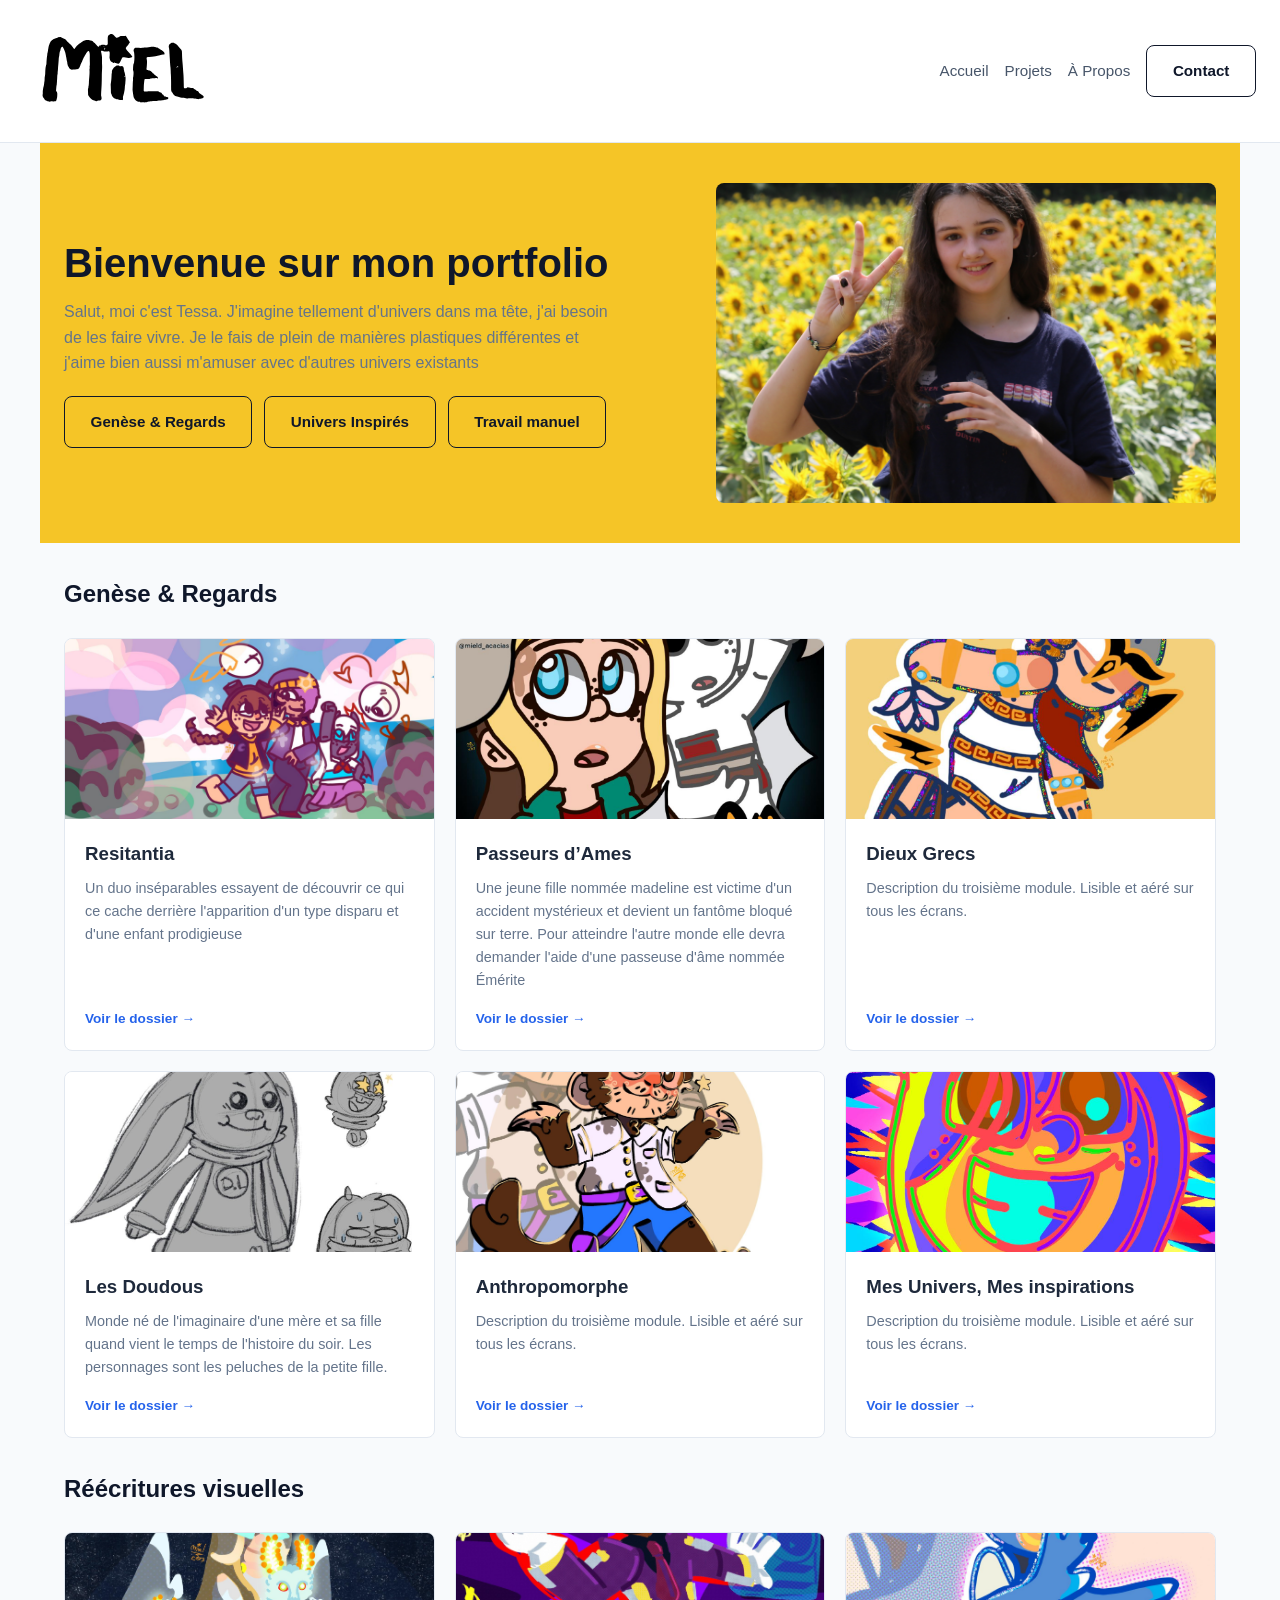
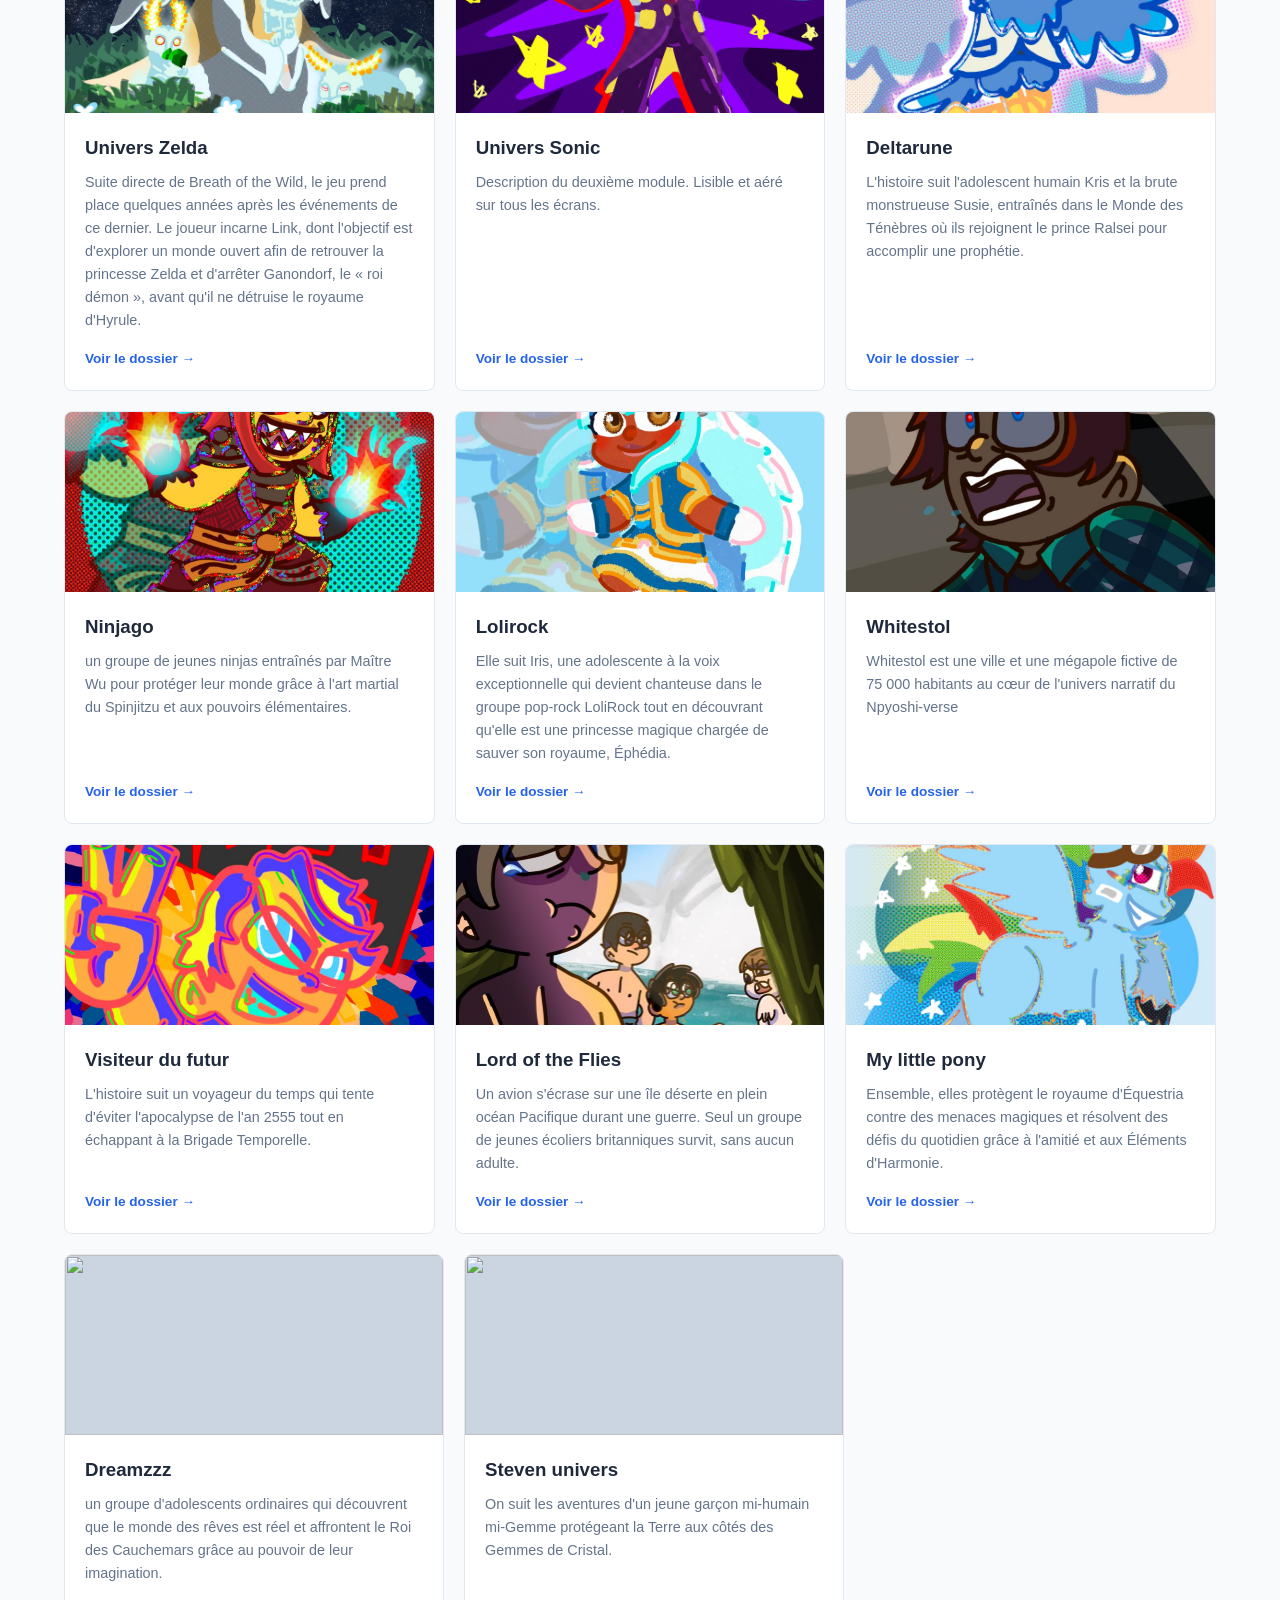
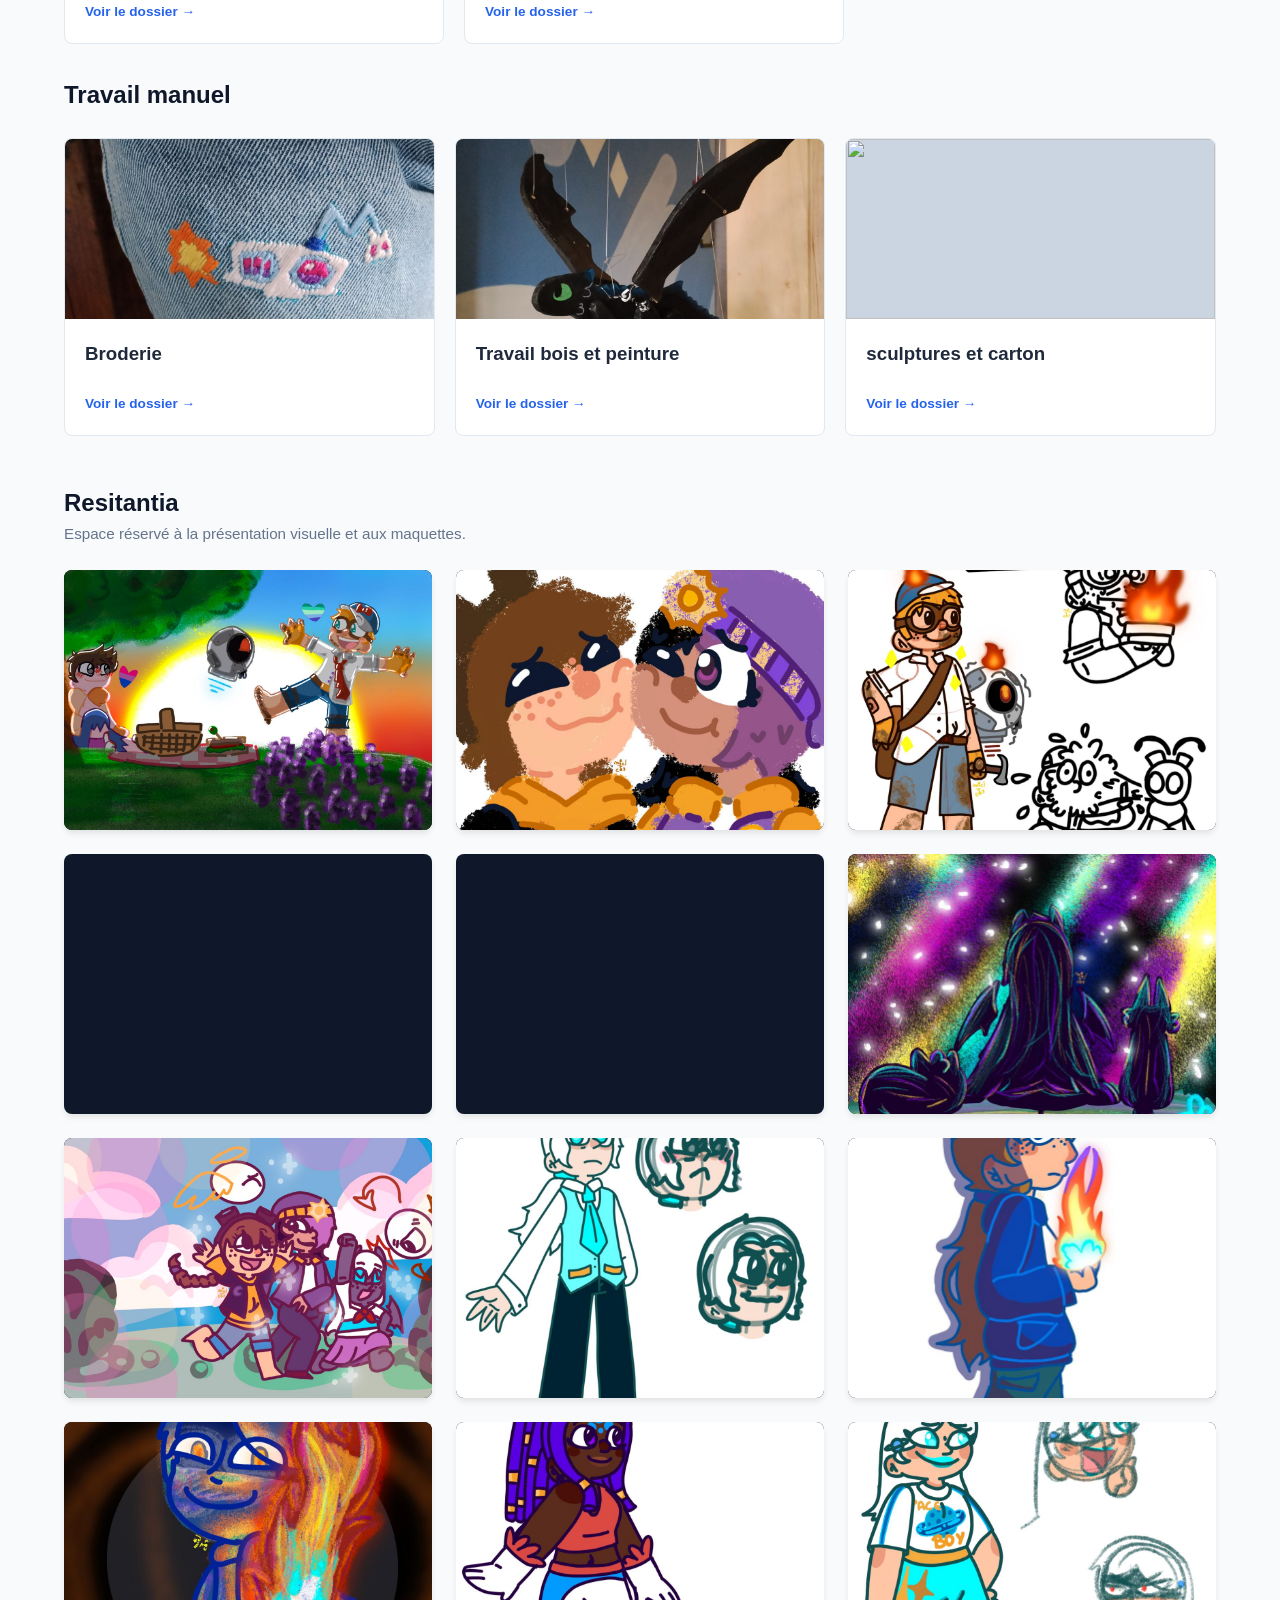
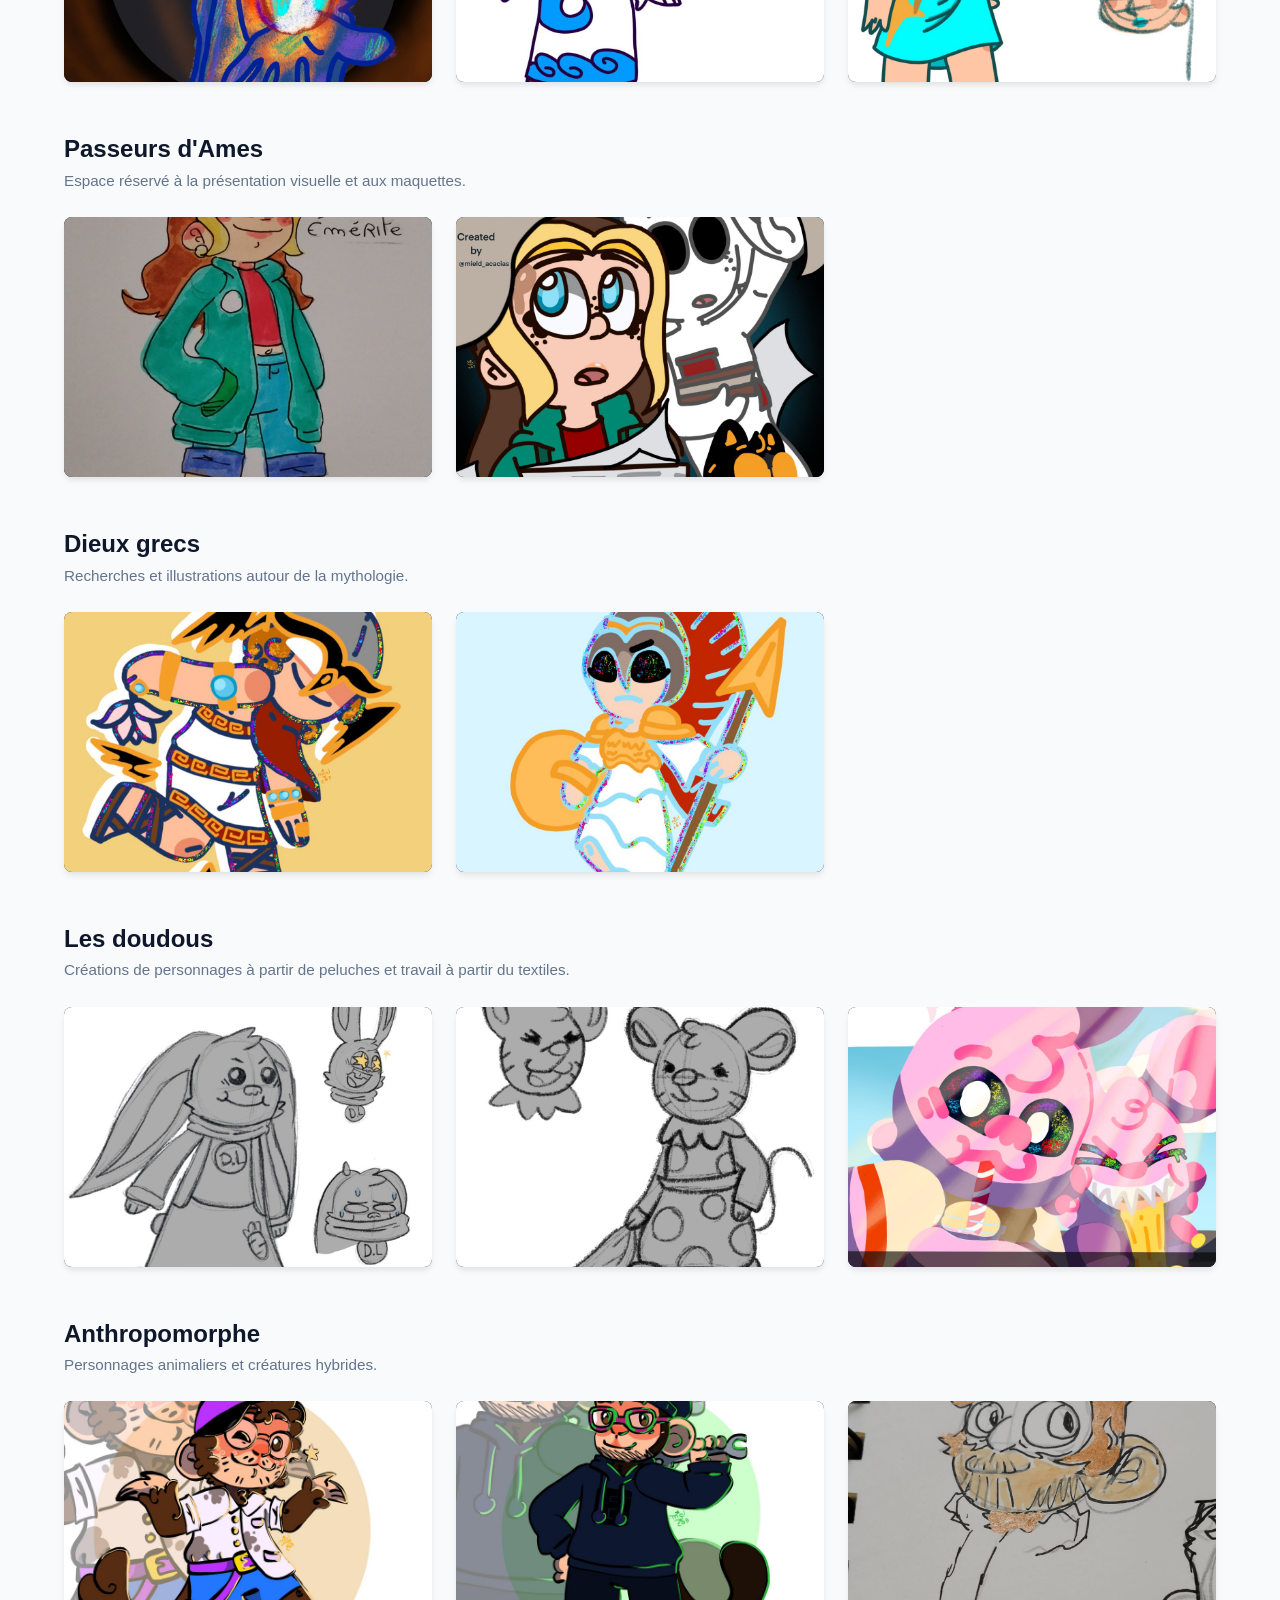
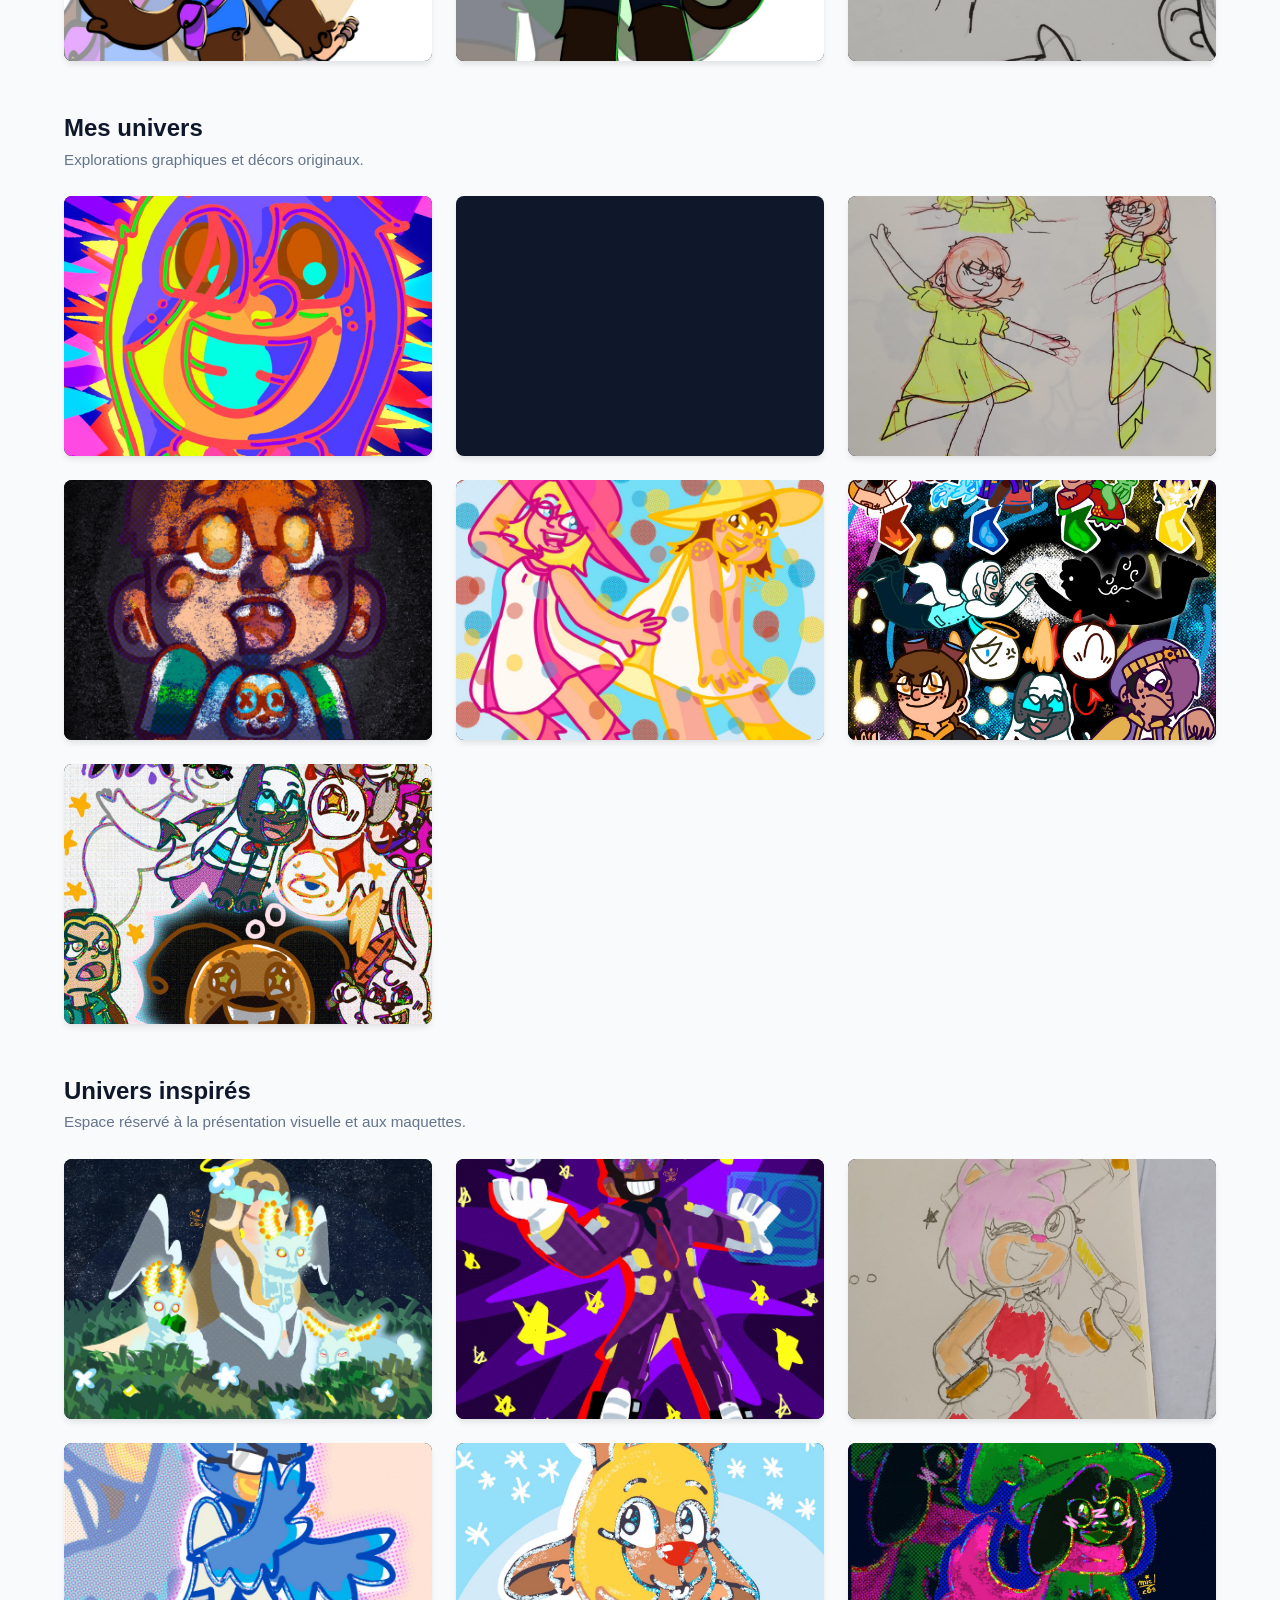
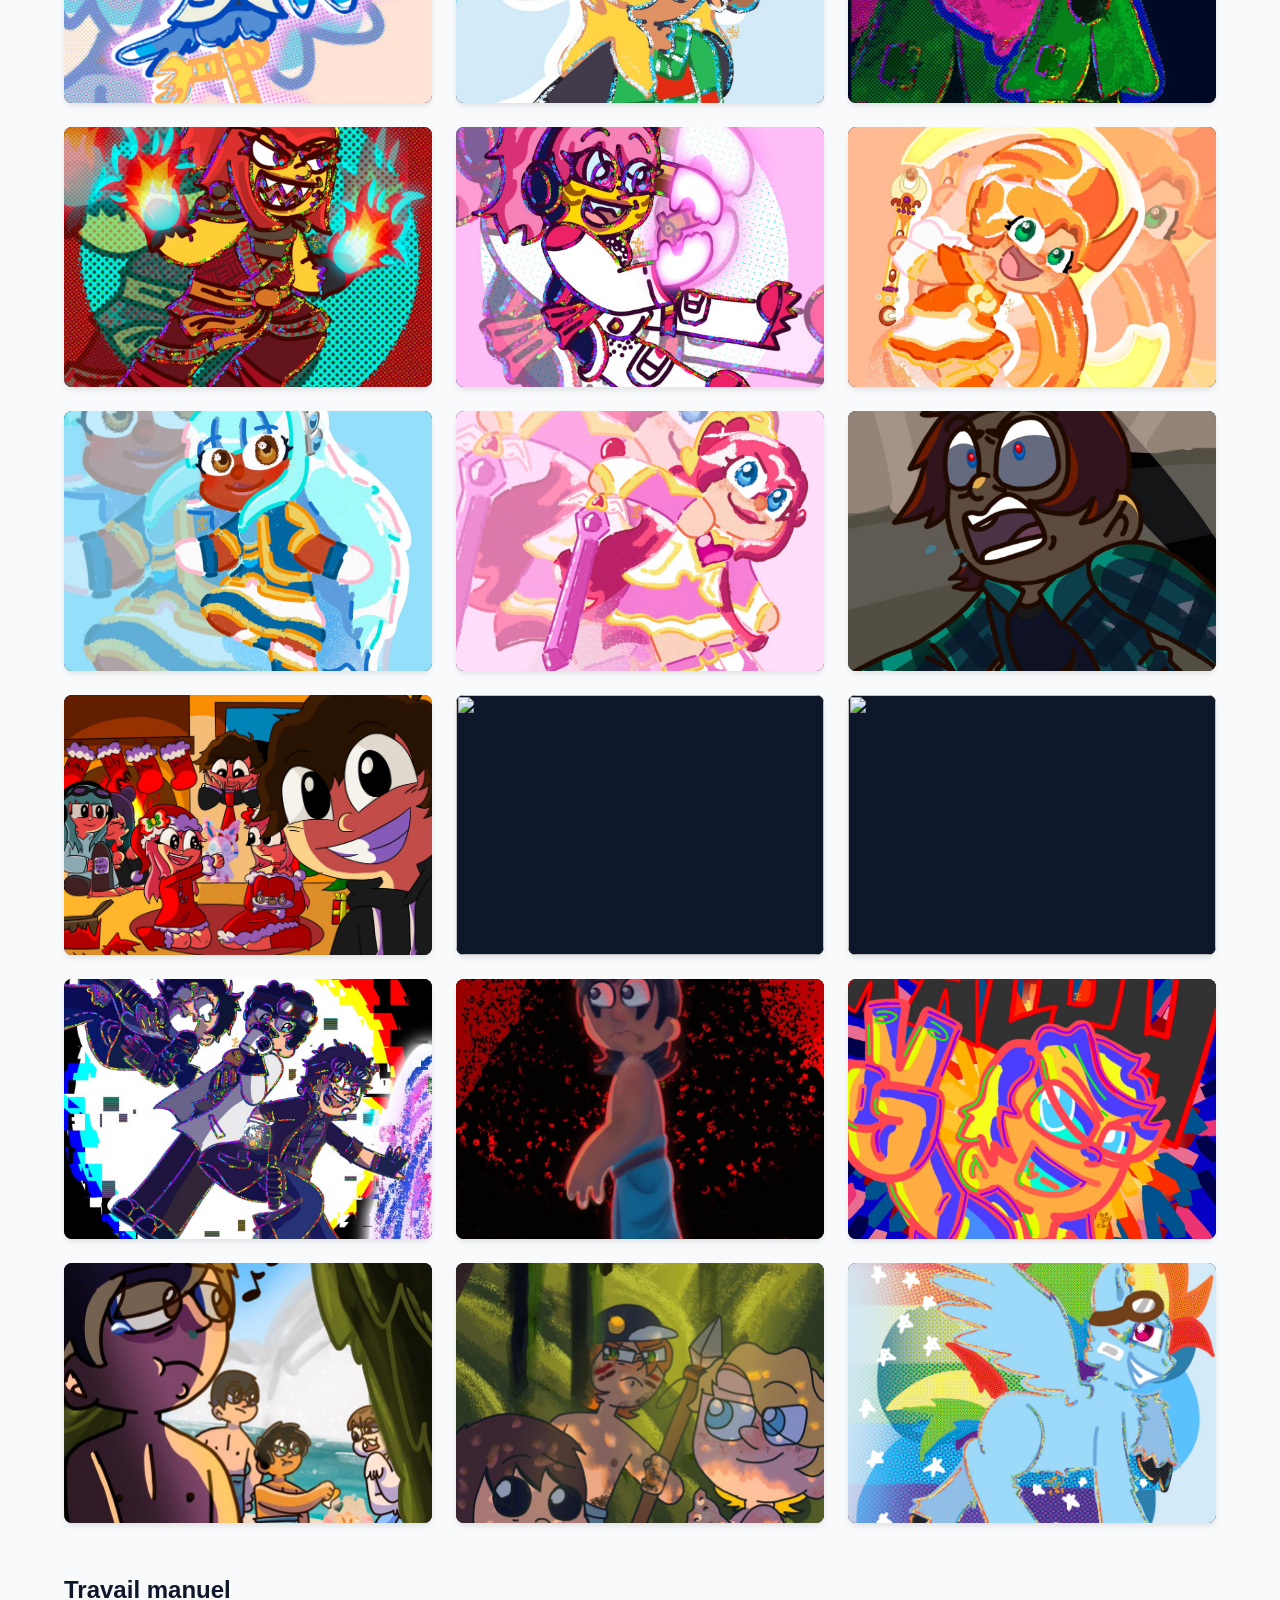
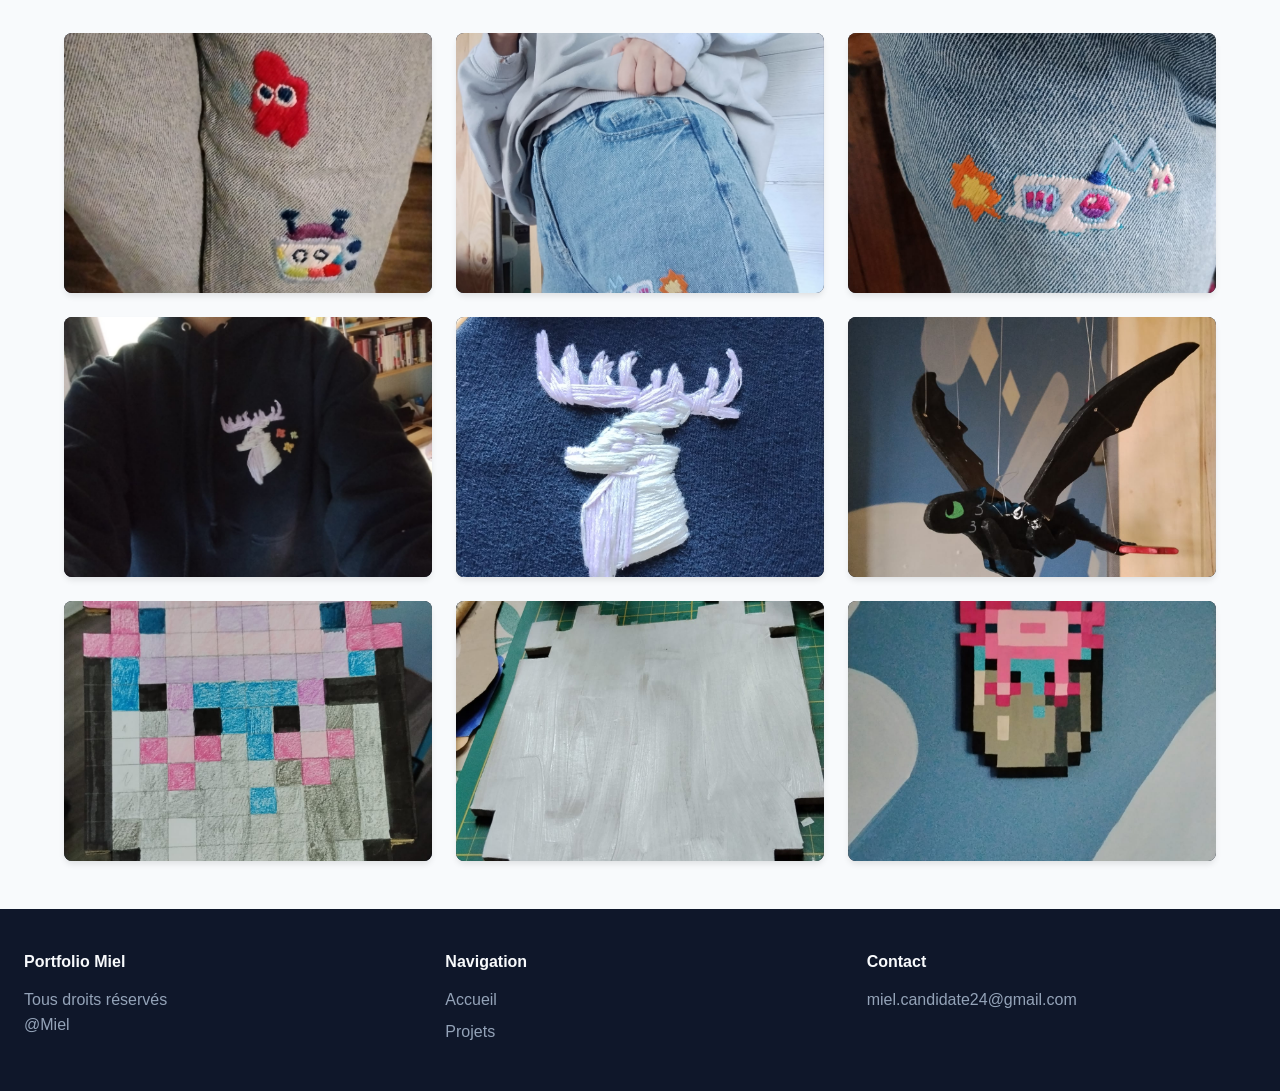
==== index.html @ b9666be2 "Update index.html" ====
<!DOCTYPE html>
<html lang="fr">
<head>
    <meta charset="UTF-8">
    <meta name="viewport" content="width=device-width, initial-scale=1.0">
    <title>Dossier de Site Web Responsive</title>
    <link rel="stylesheet" href="style.css">
    <!-- Méta-données pour WhatsApp et les réseaux sociaux (Open Graph) -->
<meta property="og:type" content="website">
<meta property="og:url" content="https://lea-paulette.github.io/Portfolio-Miel/">
<meta property="og:title" content="Portfolio Miel">
<meta property="og:description" content="Découvrez mes créations en design graphique et travaux d'art plastique.">
<meta property="og:image" content="https://lea-paulette.github.io/Portfolio-Miel/img/preview.jpg">

<!-- Sécurité pour iMessage et Twitter -->
<meta name="twitter:card" content="summary_large_image">
<meta name="twitter:title" content="Portfolio Miel">
<meta name="twitter:description" content="Découvrez mes créations en design graphique et travaux d'art plastique.">
<meta name="twitter:image" content="https://lea-paulette.github.io/Portfolio-Miel/img/preview.jpg">
</head>
<body>

    <!-- ENTÊTE / NAVIGATION RESPONSIVE -->
    <header class="main-header">
        <div class="logo"><img src="img/dessin.svg"></div>
        <nav class="nav-menu">
            <a href="#" class="nav-link">Accueil</a>
            <a href="#Projets" class="nav-link">Projets</a>
            <a href="#Accueil" class="nav-link">À Propos</a>
            <a href="#mail" class="btn btn-creative-secondary">Contact</a>
        </nav>
    </header>

    <!-- SECTION HERO / EN-TÊTE -->
    <section id="#Accueil" class="hero-section">
        <div class="hero-content">
            <h1>Bienvenue sur mon portfolio</h1>
            <p>Salut, moi c'est Tessa. J'imagine tellement d'univers dans ma tête, j'ai besoin de les faire vivre. Je le fais de plein de manières plastiques différentes et j'aime bien aussi m'amuser avec d'autres univers existants</p>
            <div class="hero-actions">
                <a href="#1" class="btn btn-creative-secondary">Genèse & Regards</a>
                <a href="#2" class="btn btn-creative-secondary">Univers Inspirés</a>
                <a href="#3" class="btn btn-creative-secondary">Travail manuel</a>
            </div>
        </div>
        <div class="hero-placeholder">
            <img src="img/portrait.jpg" alt="Visuel principal du site">
        </div>
    </section>

    <!-- SECTION CARTES / DOSSIER -->
    <main id="Projets" class="content-section">
        <h2 class="section-title">Genèse & Regards</h2>
        
        <div id="1" class="flex-container">
            <article class="flex-card">
                <div class="card-image-box"><img src="img/fond_ecran.jpeg"></div>
                <div class="card-body">
                    <h3>Resitantia</h3>
                    <p>Un duo inséparables essayent de découvrir ce qui ce cache derrière l'apparition d'un type disparu et d'une enfant prodigieuse</p>
                    <a href="#resistancia" class="card-link">Voir le dossier &rarr;</a>
                </div>
            </article>

            <article class="flex-card">
                <div class="card-image-box"><img src="img/emerite.jpeg"></div>
                <div class="card-body">
                    <h3>Passeurs d’Ames</h3>
                    <p>Une jeune fille nommée madeline est victime d'un accident mystérieux et devient un fantôme bloqué sur terre. Pour atteindre l'autre monde elle devra demander l'aide d'une passeuse d'âme nommée Émérite</p>
                    <a href="#Passeurs d’Ames" class="card-link">Voir le dossier &rarr;</a>
                </div>
            </article>

            <article class="flex-card">
                <div class="card-image-box"><img src="img/hermes.jpeg"></div>
                <div class="card-body">
                    <h3>Dieux Grecs</h3>
                    <p>Description du troisième module. Lisible et aéré sur tous les écrans.</p>
                    <a href="#Dieux" class="card-link">Voir le dossier &rarr;</a>
                </div>
            </article>
            <article class="flex-card">
                <div class="card-image-box"><img src="img/doudou_lapin_esquisse.jpeg"></div>
                <div class="card-body">
                    <h3>Les Doudous</h3>
                    <p>Monde né de l'imaginaire d'une mère et sa fille quand vient le temps de l'histoire du soir. Les personnages sont les peluches de la petite fille.</p>
                    <a href="#Les doudous" class="card-link">Voir le dossier &rarr;</a>
                </div>
            </article>
            <article class="flex-card">
                <div class="card-image-box"><img src="img/anthropomorphe2.jpeg"></div>
                <div class="card-body">
                    <h3>Anthropomorphe</h3>
                    <p>Description du troisième module. Lisible et aéré sur tous les écrans.</p>
                    <a href="#Anthropomorphe" class="card-link">Voir le dossier &rarr;</a>
                </div>
            </article>
            <article class="flex-card">
                <div class="card-image-box"><img src="img/autoportrait.jpeg"></div>
                <div class="card-body">
                    <h3>Mes Univers, Mes inspirations</h3>
                    <p>Description du troisième module. Lisible et aéré sur tous les écrans.</p>
                    <a href="#Mes univers" class="card-link">Voir le dossier &rarr;</a>
                </div>
            </article>
        </div>
    </main>

    <!-- SECTION CARTES / DOSSIER 2-->
    <main id="2" class="content-section">
        <h2 class="section-title">Réécritures visuelles</h2>
        
        <div class="flex-container">
            <article class="flex-card">
                <div class="card-image-box"><img src="img/amelie.jpeg"></div>
                <div class="card-body">
                    <h3>Univers Zelda</h3>
                    <p> Suite directe de Breath of the Wild, le jeu prend place quelques années après les événements de ce dernier. Le joueur incarne Link, dont l'objectif est d'explorer un monde ouvert afin de retrouver la princesse Zelda et d'arrêter Ganondorf, le « roi démon », avant qu'il ne détruise le royaume d'Hyrule.</p>
                    <a href="#Univers Zelda" class="card-link">Voir le dossier &rarr;</a>
                </div>
            </article>

            <article class="flex-card">
                <div class="card-image-box"><img src="img/agent_stone.jpeg"></div>
                <div class="card-body">
                    <h3>Univers Sonic</h3>
                    <p>Description du deuxième module. Lisible et aéré sur tous les écrans.</p>
                    <a href="#Univers Sonic" class="card-link">Voir le dossier &rarr;</a>
                </div>
            </article>

            <article class="flex-card">
                <div class="card-image-box"><img src="img/Berdly.jpeg"></div>
                <div class="card-body">
                    <h3>Deltarune</h3>
                    <p>L'histoire suit l'adolescent humain Kris et la brute monstrueuse Susie, entraînés dans le Monde des Ténèbres où ils rejoignent le prince Ralsei pour accomplir une prophétie.</p>
                    <a href="#Deltarune" class="card-link">Voir le dossier &rarr;</a>
                </div>
            </article>
            <article class="flex-card">
                <div class="card-image-box"><img src="img/wildfire.jpeg"></div>
                <div class="card-body">
                    <h3>Ninjago</h3>
                    <p>un groupe de jeunes ninjas entraînés par Maître Wu pour protéger leur monde grâce à l'art martial du Spinjitzu et aux pouvoirs élémentaires.</p>
                    <a href="#Ninjago" class="card-link">Voir le dossier &rarr;</a>
                </div>
            </article>
            <article class="flex-card">
                <div class="card-image-box"><img src="img/Talia.jpeg"></div>
                <div class="card-body">
                    <h3>Lolirock</h3>
                    <p>Elle suit Iris, une adolescente à la voix exceptionnelle qui devient chanteuse dans le groupe pop-rock LoliRock tout en découvrant qu'elle est une princesse magique chargée de sauver son royaume, Éphédia.</p>
                    <a href="#Lolirock" class="card-link">Voir le dossier &rarr;</a>
                </div>
            </article>
            <article class="flex-card">
                <div class="card-image-box"><img src="img/damien.jpeg"></div>
                <div class="card-body">
                    <h3>Whitestol</h3>
                    <p>Whitestol est une ville et une mégapole fictive de 75 000 habitants au cœur de l'univers narratif du Npyoshi-verse</p>
                    <a href="#Whitestol" class="card-link">Voir le dossier &rarr;</a>
                </div>
            </article>
            <article class="flex-card">
                <div class="card-image-box"><img src="img/ralph.jpeg"></div>
                <div class="card-body">
                    <h3>Visiteur du futur</h3>
                    <p>L'histoire suit un voyageur du temps qui tente d'éviter l'apocalypse de l'an 2555 tout en échappant à la Brigade Temporelle.</p>
                    <a href="#Visiteur du futur" class="card-link">Voir le dossier &rarr;</a>
                </div>
            </article>
            <article class="flex-card">
                <div class="card-image-box"><img src="img/percival.jpeg"></div>
                <div class="card-body">
                    <h3>Lord of the Flies</h3>
                    <p>Un avion s'écrase sur une île déserte en plein océan Pacifique durant une guerre. Seul un groupe de jeunes écoliers britanniques survit, sans aucun adulte.</p>
                    <a href="#Lord of the Flies" class="card-link">Voir le dossier &rarr;</a>
                </div>
            </article>
            <article class="flex-card">
                <div class="card-image-box"><img src="img/rainbow_dash.jpeg"></div>
                <div class="card-body">
                    <h3>My little pony</h3>
                    <p>Ensemble, elles protègent le royaume d'Équestria contre des menaces magiques et résolvent des défis du quotidien grâce à l'amitié et aux Éléments d'Harmonie.</p>
                    <a href="#My little pony" class="card-link">Voir le dossier &rarr;</a>
                </div>
            </article>
            <article class="flex-card">
                <div class="card-image-box"><img src="img/"></div>
                <div class="card-body">
                    <h3>Dreamzzz</h3>
                    <p>un groupe d'adolescents ordinaires qui découvrent que le monde des rêves est réel et affrontent le Roi des Cauchemars grâce au pouvoir de leur imagination.</p>
                    <a href="#Dreamzzz" class="card-link">Voir le dossier &rarr;</a>
                </div>
            </article>
            <article class="flex-card">
                <div class="card-image-box"><img src="img/"></div>
                <div class="card-body">
                    <h3>Steven univers</h3>
                    <p>On suit les aventures d'un jeune garçon mi-humain mi-Gemme protégeant la Terre aux côtés des Gemmes de Cristal.</p>
                    <a href="#Steven univers" class="card-link">Voir le dossier &rarr;</a>
                </div>
            </article>
        </div>
    </main>

 <!-- SECTION CARTES / DOSSIER 3-->
    <main id="3" class="content-section">
        <h2 class="section-title">Travail manuel</h2>
        
        <div id="Genèse & Regards" class="flex-container">
            <article class="flex-card">
                <div class="card-image-box"><img src="img/bone_drone.jpeg"></div>
                <div class="card-body">
                    <h3>Broderie</h3>
                    <p></p>
                    <a href="#broderie" class="card-link">Voir le dossier &rarr;</a>
                </div>
            </article>

            <article class="flex-card">
                <div class="card-image-box"><img src="img/krokmou.jpeg"></div>
                <div class="card-body">
                    <h3>Travail bois et peinture</h3>
                    <p></p>
                    <a href="#bois" class="card-link">Voir le dossier &rarr;</a>
                </div>
            </article>

            <article class="flex-card">
                <div class="card-image-box"><img src="img/.jpeg"></div>
                <div class="card-body">
                    <h3>sculptures et carton</h3>
                    <p></p>
                    <a href="#sculpture" class="card-link">Voir le dossier &rarr;</a>
                </div>
            </article>
        </div>
    </main>
    <!-- ========================================== -->
    <!-- SECTION 1 : Résitantia                        -->
    <!-- ========================================== -->
    <section id="resistancia" class="gallery-section">
        <div class="gallery-header">
            <h2>Resitantia</h2>
            <p>Espace réservé à la présentation visuelle et aux maquettes.</p>
        </div>

        <div class="gallery-grid">
            <!-- Item 1 -->
            <div class="gallery-item">
                <img src="img/pique_nique.jpeg" alt="Thomas et son ami">
                <div class="gallery-overlay">
                    <h4>Thomas et son ami</h4>
                </div>
            </div>

            <!-- Item 2 (Large) -->
            <div class="gallery-item item-wide">
                <img src="img/hanna et mel.jpeg" alt="Hanna et Mel">
                <div class="gallery-overlay">
                    <h4>Hanna et Mel</h4>
                </div>
            </div>

            <!-- Item 3 -->
            <div class="gallery-item">
                <img src="img/thomas.jpeg" alt="Thomas">
                <div class="gallery-overlay">
                    <h4>Thomas</h4>
                </div>
            </div>

            <!-- Item 4 -->
            <div class="gallery-item item-wide">
    <video autoplay muted loop playsinline preload="auto">
        <source src="img/ignis2.mp4" type="video/mp4">
    </video>

    <div class="gallery-overlay">
        <h4>Animation</h4>
    </div>
</div>

            <!-- Item 5 -->
            <div class="gallery-item item-wide">
    <video autoplay muted loop playsinline preload="auto">
        <source src="img/ignis1.mp4" type="video/mp4">
    </video>

    <div class="gallery-overlay">
        <h4>Animation</h4>
    </div>
</div>
            <!-- Item 6 -->
            <div class="gallery-item">
                <img src="img/stargazing.jpeg" alt="Stargazing">
                <div class="gallery-overlay">
                    <h4>Stargazing</h4>
                </div>
            </div>

            <!-- Item 7 -->
            <div class="gallery-item item-wide">
                <img src="img/fond_ecran.jpeg" alt="Mel, Hanna, Ignis, Deedee et Angel">
                <div class="gallery-overlay">
                    <h4>Mel, Hanna, Ignis, Deedee et Angel</h4>
                </div>
            </div>

            <!-- Item 8 -->
            <div class="gallery-item item-wide">
                <img src="img/harold.jpeg" alt="Harold">
                <div class="gallery-overlay">
                    <h4>Harold</h4>
                </div>
            </div>

            <!-- Item 9 -->
            <div class="gallery-item item-wide">
                <img src="img/Abi.jpeg" alt="Abi">
                <div class="gallery-overlay">
                    <h4>Abi</h4>
                </div>
            </div>

            <!-- Item 10 -->
            <div class="gallery-item item-wide">
                <img src="img/abi1.jpeg" alt="Abi (variante)">
                <div class="gallery-overlay">
                    <h4>Abi</h4>
                </div>
            </div>

            <!-- Item 11 -->
            <div class="gallery-item item-wide">
                <img src="img/poppy.jpeg" alt="Poppy">
                <div class="gallery-overlay">
                    <h4>Poppy</h4>
                </div>
            </div>

            <!-- Item 12 -->
            <div class="gallery-item item-wide">
                <img src="img/linda.jpeg" alt="Linda">
                <div class="gallery-overlay">
                    <h4>Linda</h4>
                </div>
            </div>
        </div>
    </section>


    <!-- ========================================== -->
    <!-- SECTION 2 : Passeurs d'Ames                 -->
    <!-- ========================================== -->
    <section id="Passeurs d’Ames" class="gallery-section">
        <div class="gallery-header">
            <h2>Passeurs d'Ames</h2>
            <p>Espace réservé à la présentation visuelle et aux maquettes.</p>
        </div>

        <div class="gallery-grid">
            <!-- Item 1 -->
            <div class="gallery-item">
                <img src="img/emerite1.jpeg" alt="Émérite">
                <div class="gallery-overlay">
                    <h4>Émérite</h4>
                </div>
            </div>

            <!-- Espace pour de futures images -->
            <div class="gallery-item">
                <img src="img/emerite.jpeg" alt="À venir">
                <div class="gallery-overlay">
                    <h4>Titre de l'œuvre</h4>
                </div>
            </div>
        </div>
    </section>


    <!-- ========================================== -->
    <!-- SECTION 3 : Dieux grecs                     -->
    <!-- ========================================== -->
    <section id="Dieux" class="gallery-section">
        <div class="gallery-header">
            <h2>Dieux grecs</h2>
            <p>Recherches et illustrations autour de la mythologie.</p>
        </div>

        <div class="gallery-grid">
            <!-- Item de base (à dupliquer selon les besoins) -->
            <div class="gallery-item">
                <img src="img/hermes.jpeg" alt="Dieu grec">
                <div class="gallery-overlay">
                    <h4>Hermès / déesse</h4>
                </div>
            </div>
            <div class="gallery-item">
                <img src="img/athena.jpeg" alt="Dieu grec">
                <div class="gallery-overlay">
                    <h4>Athena / déesse</h4>
                </div>
            </div>
        </div>
    </section>


    <!-- ========================================== -->
    <!-- SECTION 4 : Les doudous                     -->
    <!-- ========================================== -->
    <section id="Les doudous" class="gallery-section">
        <div class="gallery-header">
            <h2>Les doudous</h2>
            <p>Créations de personnages à partir de peluches et travail à partir du textiles.</p>
        </div>

        <div class="gallery-grid">
            <!-- Item de base (à dupliquer selon les besoins) -->
            <div class="gallery-item">
                <img src="img/doudou_lapin_esquisse.jpeg" alt="Doudou">
                <div class="gallery-overlay">
                    <h4>Doudou Lapin</h4>
                </div>
            </div>
            <div class="gallery-item">
                <img src="img/doudounette.jpeg" alt="Doudou">
                <div class="gallery-overlay">
                    <h4>Doudounette</h4>
                </div>
            </div>
            <div class="gallery-item">
                <img src="img/doudou_sortie.jpeg" alt="Doudou">
                <div class="gallery-overlay">
                    <h4>Sortie entre Doudous</h4>
                </div>
            </div>
        
        </div>
    </section>


    <!-- ========================================== -->
    <!-- SECTION 5 : Anthropomorphe                  -->
    <!-- ========================================== -->
    <section id="Anthropomorphe" class="gallery-section">
        <div class="gallery-header">
            <h2>Anthropomorphe</h2>
            <p>Personnages animaliers et créatures hybrides.</p>
        </div>

        <div class="gallery-grid">
            <!-- Item de base (à dupliquer selon les besoins) -->
            <div class="gallery-item">
                <img src="img/anthropomorphe2.jpeg" alt="Anthropomorphe">
                <div class="gallery-overlay">
                    <h4>Nom du personnage</h4>
                </div>
            </div>
            <div class="gallery-item">
                <img src="img/anthropomorphe3.jpeg" alt="Anthropomorphe">
                <div class="gallery-overlay">
                    <h4>Nom du personnage</h4>
                </div>
            </div>
            <div class="gallery-item">
                <img src="img/anthropomorphe4.jpeg" alt="Anthropomorphe">
                <div class="gallery-overlay">
                    <h4>Nom du personnage</h4>
                </div>
            </div>
        </div>
    </section>


    <!-- ========================================== -->
    <!-- SECTION 6 : Mes univers                     -->
    <!-- ========================================== -->
    <section id="Mes univers" class="gallery-section">
        <div class="gallery-header">
            <h2>Mes univers</h2>
            <p>Explorations graphiques et décors originaux.</p>
        </div>

        <div class="gallery-grid">
            <!-- Item de base (à dupliquer selon les besoins) -->
            <div class="gallery-item item-wide">
                <img src="img/autoportrait.jpeg" alt="Univers">
                <div class="gallery-overlay">
                    <h4>Autoportrait</h4>
                </div>
            </div>
            <div class="gallery-item item-wide">
    <video autoplay muted loop playsinline preload="auto">
        <source src="img/anim1.mp4" type="video/mp4">
    </video>

    <div class="gallery-overlay">
        <h4>Animation</h4>
    </div>
</div>
            <div class="gallery-item item-wide">
                <img src="img/lalaland.jpeg" alt="Univers">
                <div class="gallery-overlay">
                    <h4>Lalaland</h4>
                </div>
            </div>
            <div class="gallery-item item-wide">
                <img src="img/enfant.jpeg" alt="Univers">
                <div class="gallery-overlay">
                    <h4>Enfance</h4>
                </div>
            </div>
            <div class="gallery-item item-wide">
                <img src="img/demoiselles.jpeg" alt="Univers">
                <div class="gallery-overlay">
                    <h4>Les demoiselles de Rocheford</h4>
                </div>
            </div>
             <div class="gallery-item item-wide">
                <img src="img/affiche.jpeg" alt="Univers">
                <div class="gallery-overlay">
                    <h4>Affiche</h4>
                </div>
            </div>
            <div class="gallery-item item-wide">
                <img src="img/mes univers.jpeg" alt="Univers">
                <div class="gallery-overlay">
                    <h4>Mes personnages</h4>
                </div>
            </div>
        </div>
    </section>
     <!-- ========================================== -->
    <!-- SECTION 7 : Univers inspirés                -->
    <!-- ========================================== -->
   <section id="univers-zelda" class="gallery-section">

    <div id="Univers Inspirés" class="gallery-header">
        <h2>Univers inspirés</h2>
        <p>Espace réservé à la présentation visuelle et aux maquettes.</p>
    </div>

    <div class="gallery-grid">

        <!-- Item 1 -->
        <div id="Univers Zelda" class="gallery-item">
            <img src="img/amelie.jpeg" alt="Émérite">
            <div class="gallery-overlay">
                <h4>Amélie</h4>
            </div>
        </div>

        <!-- Item 2 -->
        <div id="Univers Sonic" class="gallery-item">
            <img src="img/agent_stone.jpeg" alt="Agent Stone">
            <div class="gallery-overlay">
                <h4>Agent Stone</h4>
            </div>
        </div>

        <!-- Item 3 -->
        <div class="gallery-item">
            <img src="img/amy.jpeg" alt="Amy">
            <div class="gallery-overlay">
                <h4>Amy</h4>
            </div>
        </div>

        <!-- Item 4 -->
        <div id="Deltarune" class="gallery-item">
            <img src="img/Berdly.jpeg" alt="">
            <div class="gallery-overlay">
                <h4>Berdly</h4>
            </div>
        </div>

        <!-- Item 5 -->
        <div class="gallery-item">
            <img src="img/noelle.jpeg" alt="">
            <div class="gallery-overlay">
                <h4>Noelle</h4>
            </div>
        </div>

        <!-- Item 6 -->
        <div class="gallery-item">
            <img src="img/ralsei.jpeg" alt="">
            <div class="gallery-overlay">
                <h4>Ralsei</h4>
            </div>
        </div>

        <!-- Item 7 -->
        

        <!-- Item 8 -->
        <div id="Ninjago" class="gallery-item">
            <img src="img/wildfire.jpeg" alt="">
            <div class="gallery-overlay">
                <h4>Wildfire</h4>
            </div>
        </div>

        <!-- Item 9 -->
        <div class="gallery-item">
            <img src="img/sora.jpeg" alt="">
            <div class="gallery-overlay">
                <h4>Sora</h4>
            </div>
        </div>

        <!-- Item 10 -->
        <div id="Lolirock" class="gallery-item">
            <img src="img/auriana.jpeg" alt="">
            <div class="gallery-overlay">
                <h4>Auriana</h4>
            </div>
        </div>

        <!-- Item 11 -->
        <div class="gallery-item">
            <img src="img/Talia.jpeg" alt="">
            <div class="gallery-overlay">
                <h4>Talia</h4>
            </div>
        </div>

        <!-- Item 12 -->
        <div class="gallery-item">
            <img src="img/iris.jpeg" alt="">
            <div class="gallery-overlay">
                <h4>Iris</h4>
            </div>
        </div>
        <div id="Whitestol" class="gallery-item">
            <img src="img/damien.jpeg" alt="">
            <div class="gallery-overlay">
                <h4>Damien</h4>
            </div>
        </div>

        <!-- Item 13 -->
        <div class="gallery-item">
            <img src="img/Noel.jpeg" alt="">
            <div class="gallery-overlay">
                <h4>Noel</h4>
            </div>
        </div>

        <!-- Item 14 -->
        <div class="gallery-item">
            <img src="img/.jpeg" alt="">
            <div class="gallery-overlay">
                <h4>Tommy</h4>
            </div>
        </div>

        <!-- Item 15 -->
        <div class="gallery-item">
            <img src="img/w.jpeg" alt="">
            <div class="gallery-overlay">
                <h4>Titre 15</h4>
            </div>
        </div>

        <!-- Item 16 -->
        <div class="gallery-item">
            <img src="img/visiteurs_du_futur.jpeg" alt="">
            <div class="gallery-overlay">
                <h4>Visiteur du futur</h4>
            </div>
        </div>

        <!-- Item 17 -->

        <!-- Item 18 -->
        <div class="gallery-item">
            <img src="img/simon.jpeg" alt="">
            <div class="gallery-overlay">
                <h4>Simon</h4>
            </div>
        </div>

        <!-- Item 19 -->
        <div id="Lord of the Flies" class="gallery-item">
            <img src="img/ralph.jpeg" alt="">
            <div class="gallery-overlay">
                <h4>Lord of the Flies-Ralph</h4>
            </div>
        </div>

        <!-- Item 20 -->
        <div class="gallery-item">
            <img src="img/percival.jpeg" alt="">
            <div class="gallery-overlay">
                <h4>Percival</h4>
            </div>
        </div>

        <!-- Item 21 -->
        <div class="gallery-item">
            <img src="img/Trio.jpeg" alt="">
            <div class="gallery-overlay">
                <h4>Trio</h4>
            </div>
        </div>

        <!-- Item 22 -->
        <div id="My little pony" class="gallery-item">
            <img src="img/rainbow_dash.jpeg" alt="">
            <div class="gallery-overlay">
                <h4>Rainbow dash</h4>
            </div>
        </div>

    </div><!-- Fin gallery-grid -->

</section><!-- Fin gallery-section -->
<!-- ========================================== -->
    <!-- SECTION  : Travail manuel                -->
    <!-- ========================================== -->
    <section id="Passeurs d’Ames" class="gallery-section">
        <div class="gallery-header">
            <h2>Travail manuel</h2>
            <p></p>
        </div>

        <div id="broderie" class="gallery-grid">
            <!-- Item 1 -->
            <div class="gallery-item">
                <img src="img/puzzles.jpeg" alt="Émérite">
                <div class="gallery-overlay">
                    <h4>Puzzle</h4>
                </div>
            </div>

            <!-- Espace pour de futures images -->
            <div class="gallery-item">
                <img src="img/bone_drone2.jpeg" alt="À venir">
                <div class="gallery-overlay">
                    <h4>Bone drone</h4>
                </div>
            </div>
             <div class="gallery-item">
                <img src="img/bone_drone.jpeg" alt="Émérite">
                <div class="gallery-overlay">
                    <h4>bone drone</h4>
                </div>
            </div>
             <div class="gallery-item">
                <img src="img/cerf.jpeg" alt="Émérite">
                <div class="gallery-overlay">
                    <h4>cerf-emblème</h4>
                </div>
            </div>
             <div class="gallery-item">
                <img src="img/cerf1.jpeg" alt="Émérite">
                <div class="gallery-overlay">
                    <h4>cerf-emblème</h4>
                </div>
            </div>
             <div id="bois" class="gallery-item">
                <img src="img/krokmou.jpeg" alt="À venir">
                <div class="gallery-overlay">
                    <h4>krokmou</h4>
                </div>
            </div>
             <div class="gallery-item">
                <img src="img/axolotl.jpeg" alt="Émérite">
                <div class="gallery-overlay">
                    <h4>axolote</h4>
                </div>
            </div>
             <div class="gallery-item">
                <img src="img/axolotl2.jpeg" alt="Émérite">
                <div class="gallery-overlay">
                    <h4>axolote</h4>
                </div>
            </div>
             <div class="gallery-item">
                <img src="img/axolotl3.jpeg" alt="Émérite">
                <div class="gallery-overlay">
                    <h4>axolote</h4>
                </div>
            </div>
        </div>
    </section>

    <!-- PIED DE PAGE -->
    <footer class="main-footer">
        <div class="footer-col">
            <h4>Portfolio Miel</h4>
            <p>Tous droits réservés<br>@Miel</p>
        </div>
        <div class="footer-col">
            <h4>Navigation</h4>
            <ul>
                <li><a href="#Accueil">Accueil</a></li>
                <li><a href="#Projets">Projets</a></li>
            </ul>
        </div>
        <div id="mail" class="footer-col">
            <h4>Contact</h4>
            <ul>
                <li><a href="#">miel.candidate24@gmail.com</a></li>
                <li><a href="#"></a></li>
            </ul>
        </div>
    </footer>

</body>
</html>
---- style.css ----
/* ==========================================
   RESET & STYLES DE BASE
   ========================================== */
* {
    box-sizing: border-box;
    margin: 0;
    padding: 0;
}

body {
    font-family: -apple-system, BlinkMacSystemFont, "Segoe UI", Roboto, Helvetica, Arial, sans-serif;
    line-height: 1.6;
    color: #2d3748;
    background-color: #f8fafc;
    overflow-x: hidden; /* Sécurité anti-débordement horizontal */
}

a {
    text-decoration: none;
    color: inherit;
}

/* Règle globale pour empêcher TOUTE image de casser son conteneur */
img {
    max-width: 100%;
    height: auto;
    display: block;
}

/* ==========================================
   HEADER / NAVIGATION
   ========================================== */
.main-header {
    display: flex;
    justify-content: space-between;
    align-items: center;
    padding: 1rem 1.5rem;
    background-color: #ffffff;
    border-bottom: 1px solid #e2e8f0;
    flex-wrap: wrap;
    gap: 1rem;
}

.logo {
    font-weight: 700;
    font-size: 1.2rem;
    color: #0f172a;
    max-width: 200px;
}

.nav-menu {
    display: flex;
    align-items: center;
    gap: 1rem;
    flex-wrap: wrap;
}

.nav-link {
    color: #475569;
    font-weight: 500;
    font-size: 0.95rem;
}

.nav-link:hover {
    color: #2563eb;
}

.btn-cta {
    padding: 0.4rem 0.8rem;
    background-color: #2563eb;
    color: #ffffff !important;
    border-radius: 6px;
}

/* ==========================================
   SECTION HERO (VERROUILLÉE)
   ========================================== */
.hero-section {
    display: flex;
    flex-wrap: wrap;
    align-items: center;
    justify-content: space-between;
    padding: 2.5rem 1.5rem;
    max-width: 1200px;
    margin: 0 auto;
    gap: 2rem;
    background-color: #F5C527;
}

.hero-content {
    flex: 1 1 300px;
    max-width: 550px; /* Empêche le bloc texte de trop s'étaler */
}

.hero-content h1 {
    font-size: 2rem;
    margin-bottom: 0.75rem;
    color: #0f172a;
    line-height: 1.2;
}

.hero-content p {
    font-size: 1rem;
    color: #64748b;
    margin-bottom: 1.25rem;
}

.hero-actions {
    display: flex;
    gap: 0.75rem;
    flex-wrap: wrap;
}

.btn {
    padding: 0.75rem 1.25rem;
    border: none;
    border-radius: 6px;
    font-weight: 600;
    cursor: pointer;
}

.btn-primary { background-color: #2563eb; color: #ffffff; }
.btn-secondary { background-color: #e2e8f0; color: #334155; }
.btn-rainbow {
    /* Dégradé arc-en-ciel étendu pour permettre le glissement */
    background: linear-gradient(
        115deg, 
        #ff007f, 
        #7928ca, 
        #0070f3, 
        #00dfd8, 
        #7928ca, 
        #ff007f
    );
    /* On agrandit l'arrière-plan à 300% pour pouvoir l'animer */
    background-size: 300% 300%;
    background-position: 0% 50%;
    
    color: #ffffff !important;
    font-weight: 700;
    border: none;
    border-radius: 8px;
    padding: 0.75rem 1.5rem;
    cursor: pointer;
    
    /* Ombre portée subtile avec la couleur principale */
    box-shadow: 0 4px 15px rgba(121, 40, 202, 0.35);
    
    /* Transitions fluides pour le survol */
    transition: background-position 0.6s ease, transform 0.2s ease, box-shadow 0.3s ease;
}

/* Effet au survol (Hover) */
.btn-rainbow:hover {
    /* Déplace le dégradé pour créer l'effet d'animation */
    background-position: 100% 50%;
    
    /* Léger soulèvement du bouton */
    transform: translateY(-2px);
    
    /* Accentuation de l'ombre portée au survol */
    box-shadow: 0 6px 20px rgba(0, 223, 216, 0.45);
}

/* Effet au clic (Active) */
.btn-rainbow:active {
    transform: translateY(0);
    box-shadow: 0 2px 10px rgba(121, 40, 202, 0.3);
}

/* Conteneur de l'image Hero avec limites strictes */
.hero-placeholder {
    flex: 1 1 300px;
    max-width: 500px;       /* Largeur maximale sur grand écran */
    width: 100%;            /* S'adapte sur mobile */
    height: 320px;          /* Hauteur verrouillée */
    background-color: #e2e8f0;
    border:zero;
    border-radius: 8px;
    overflow: hidden;       /* Masque strict de ce qui dépasse */
    position: relative;
    display: flex;
    align-items: center;
    justify-content: center;
}

/* Image à l'intérieur du bloc Hero */
.hero-placeholder img {
    width: 100%;
    height: 100%;
    object-fit: cover;      /* Cadre parfait sans déformation */
}

.btn-coloring {
    position: relative;
    z-index: 1;
    overflow: hidden; /* Masque la couleur de fond avant le survol */
    
    background-color: #ffffff;
    color: #4a5568;
    font-weight: 700;
    border: 2px solid #e2e8f0;
    border-radius: 8px;
    padding: 0.75rem 1.5rem;
    cursor: pointer;
    
    /* Smooth transitions */
    transition: color 0.4s ease, border-color 0.4s ease, transform 0.2s ease, box-shadow 0.3s ease;
}

/* Pseudo-élément qui simule le coup de pinceau / coloriage en arrière-plan */
.btn-coloring::before {
    content: "";
    position: absolute;
    top: 0;
    left: 0;
    width: 100%;
    height: 100%;
    z-index: -1;
    
    /* Dégradé arc-en-ciel doux / pastel */
    background: linear-gradient(
        120deg, 
        #ffb7b2, /* Pêche / Rose pastel */
        #ffdac1, /* Abricot pastel */
        #e2f0cb, /* Vert menthe pastel */
        #b5ead7, /* Turquoise pastel */
        #c7ceea  /* Lavande / Bleu pastel */
    );
    
    /* Positionné complètement en dehors du bouton à gauche par défaut */
    transform: translateX(-101%);
    transition: transform 0.45s cubic-bezier(0.4, 0, 0.2, 1);
}

/* --- EFFETS AU SURVOL (HOVER) --- */
.btn-coloring:hover {
    color: #2d3748; /* Couleur du texte plus contrastée sur fond pastel */
    border-color: transparent; /* Masque la bordure grise */
    transform: translateY(-2px);
    box-shadow: 0 4px 15px rgba(199, 206, 234, 0.5); /* Douce ombre pastel */
}

/* Déclenchement de l'effet de coloriage (glissement du dégradé) */
.btn-coloring:hover::before {
    transform: translateX(0);
}

/* Effet au clic (Active) */
.btn-coloring:active {
    transform: translateY(0);
    box-shadow: 0 2px 8px rgba(199, 206, 234, 0.3);
}
/* ==========================================
   BOUTONS CRÉATIFS & NEUTRES (ELEGANT/MODERNE)
   ========================================== */

/* Base commune */
.btn {
    padding: 0.8rem 1.6rem;
    font-size: 0.95rem;
    font-weight: 600;
    border-radius: 8px;
    cursor: pointer;
    position: relative;
    overflow: hidden;
    z-index: 1;
    transition: all 0.35s cubic-bezier(0.16, 1, 0.3, 1);
}

/* ------------------------------------------
   1. BOUTON PRINCIPAL : ÉCLIPSE / SOMBRE
   ------------------------------------------ */
.btn-creative-primary {
    background-color: #0f172a;
    color: #ffffff;
    border: 1px solid #0f172a;
    letter-spacing: 0px;
    box-shadow: 0 4px 12px rgba(15, 23, 42, 0.12);
}

/* Reflet subtil au survol */
.btn-creative-primary::before {
    content: "";
    position: absolute;
    top: 0;
    left: -100%;
    width: 100%;
    height: 100%;
    background: linear-gradient(
        90deg, 
        transparent, 
        rgba(255, 255, 255, 0.15), 
        transparent
    );
    transition: left 0.6s ease;
    z-index: -1;
}

.btn-creative-primary:hover {
    background-color: #1e293b;
    transform: translateY(-2px);
    letter-spacing: 0.5px; /* Petit effet typographique créatif */
    box-shadow: 0 8px 20px rgba(15, 23, 42, 0.22);
}

.btn-creative-primary:hover::before {
    left: 100%; /* Le reflet balaye le bouton */
}

/* ------------------------------------------
   2. BOUTON SECONDAIRE : CONTOUR INTERACTIF
   ------------------------------------------ */
.btn-creative-secondary {
    background-color: transparent;
    color: #0f172a;
    border: 1.5px solid #0f172a;
}

/* Fond sombre qui monte au survol */
.btn-creative-secondary::before {
    content: "";
    position: absolute;
    top: 100%;
    left: 0;
    width: 100%;
    height: 100%;
    background-color: #0f172a;
    transition: transform 0.35s cubic-bezier(0.16, 1, 0.3, 1);
    z-index: -1;
}

.btn-creative-secondary:hover {
    color: #ffffff;
    transform: translateY(-2px);
    box-shadow: 0 6px 16px rgba(15, 23, 42, 0.1);
}

.btn-creative-secondary:hover::before {
    transform: translateY(-100%);
}

/* Effet d'appui (Active) pour les deux */
.btn:active {
    transform: translateY(0);
    box-shadow: none;
}

/* ==========================================
   SECTION CONTENU / MODULES (VERROUILLÉE)
   ========================================== */
.content-section {
    max-width: 1200px;
    margin: 2rem auto;
    padding: 0 1.5rem;
}

.section-title {
    margin-bottom: 1.5rem;
    color: #0f172a;
    font-size: 1.5rem;
}

.flex-container {
    display: flex;
    flex-wrap: wrap;
    gap: 1.25rem;
}

.flex-card {
    flex: 1 1 280px;
    max-width: 380px;       /* Évite qu'une carte isolée ne devienne géante */
    background-color: #ffffff;
    border: 1px solid #e2e8f0;
    border-radius: 8px;
    overflow: hidden;       /* Verrouille l'image dans sa carte */
    display: flex;
    flex-direction: column;
}

.card-image-box {
    width: 100%;
    height: 180px;          /* Hauteur fixe pour l'image du module */
    background-color: #cbd5e1;
    overflow: hidden;
    position: relative;
    display: flex;
    align-items: center;
    justify-content: center;
}

.card-image-box img {
    width: 100%;
    height: 100%;
    object-fit: cover;
}

.card-body {
    padding: 1.25rem;
    display: flex;
    flex-direction: column;
    flex-grow: 1;
}

.card-body h3 {
    margin-bottom: 0.5rem;
    color: #1e293b;
}

.card-body p {
    color: #64748b;
    font-size: 0.9rem;
    margin-bottom: 1rem;
    flex-grow: 1;
}

.card-link {
    color: #2563eb;
    font-weight: 600;
    font-size: 0.85rem;
}

/* ==========================================
   SECTION MOSAÏQUE (CADRÉE & FLEXIBLE)
   ========================================== */
.gallery-item {
    position: relative;
    overflow: hidden;
}

.gallery-item video {
    position: absolute;
    inset: 0;
    width: 100%;
    height: 100%;
    object-fit: cover;
    display: block;
}
.gallery-section {
    max-width: 1200px;
    margin: 3rem auto;
    padding: 0 1.5rem;
}

.gallery-header {
    margin-bottom: 1.5rem;
}

.gallery-header h2 {
    color: #0f172a;
    font-size: 1.5rem;
}

.gallery-header p {
    color: #64748b;
    font-size: 0.95rem;
}

/* Grille responsive fluide */
.gallery-grid {
    display: grid;
    grid-template-columns: repeat(auto-fill, minmax(280px, 1fr));
    gap: 1.5rem;
    align-items: start; /* Permet aux cartes de s'ajuster verticalement si besoin */
}

/* Cadre de base de la vignette */
.gallery-item {
    position: relative;
    height: 280px;          /* Hauteur fixe initiale pour la mosaïque */
    border-radius: 8px;
    overflow: hidden;       
    background-color: #0f172a; /* Fond sombre élégant pour les bandes si l'image est très différente */
    box-shadow: 0 4px 6px -1px rgba(0, 0, 0, 0.1);
    cursor: pointer;
    transition: height 0.4s cubic-bezier(0.4, 0, 0.2, 1); /* La boîte s'agrandit en douceur */
}

/* L'image au repos (remplit le cadre en mosaïque) */
.gallery-item img {
    width: 100%;
    height: 100%;
    object-fit: cover;      /* Au repos : coupe proprement pour faire une belle mosaïque */
    transition: object-fit 0.3s ease, background-color 0.3s ease;
}

/* LE VRAI DÉPLOIEMENT AU SURVOL */
.gallery-item:hover {
    height: 450px;          /* On agrandit la hauteur de la carte pour laisser toute l'image respirer ! */
}

.gallery-item:hover img {
    object-fit: contain;    /* L'image se met à plat et montre 100% de son contenu sans crop */
    background-color: #0f172a; /* Assure un fond propre */
}

/* Masque vide d'attente (placeholders) */
.image-placeholder {
    width: 100%;
    height: 100%;
    display: flex;
    align-items: center;
    justify-content: center;
    background: linear-gradient(135deg, #f7f8fa 0%, #fafbfc 100%);
    color: #334155;
    font-weight: 600;
    border: 0px dashed #64748b;
}

/* L'overlay (titre/légende) */
.gallery-overlay {
    position: absolute;
    inset: 0;
    background: linear-gradient(to top, rgba(15, 23, 42, 0.85) 0%, rgba(15, 23, 42, 0) 25%);
    display: flex;
    flex-direction: column;
    justify-content: flex-end;
    padding: 1rem;
    color: #ffffff;
    opacity: 0;             
    transition: opacity 0.3s ease;
    pointer-events: none;
}

.gallery-item:hover .gallery-overlay {
    opacity: 1;
}

.gallery-overlay h4 { font-size: 1rem; margin-bottom: 0.2rem; }
.gallery-overlay p { font-size: 0.8rem; color: #cbd5e1; }

/* Adaptation mobile */
@media (max-width: 768px) {
    .gallery-item {
        height: 350px; /* Hauteur généreuse sur mobile */
    }
    .gallery-item img {
        object-fit: contain; /* Directement en entier sur mobile */
    }
    .gallery-overlay {
        opacity: 1;
        background: linear-gradient(to top, rgba(15, 23, 42, 0.9) 0%, rgba(15, 23, 42, 0) 25%);
    }
}

/* ==========================================
   FOOTER
   ========================================== */
.main-footer {
    background-color: #0f172a;
    color: #94a3b8;
    padding: 2.5rem 1.5rem;
    display: flex;
    flex-wrap: wrap;
    gap: 2rem;
    margin-top: 3rem;
}

.footer-col {
    flex: 1 1 180px;
}

.footer-col h4 {
    color: #f8fafc;
    margin-bottom: 0.75rem;
}

.footer-col ul { list-style: none; }
.footer-col li { margin-bottom: 0.4rem; }

/* ==========================================
   RESPONSIVE (TABLETTES ET ÉCRANS LARGES)
   ========================================== */

/* TABLETTES (min 600px) */
@media (min-width: 600px) {
    .gallery-item {
        flex: 1 1 calc(50% - 0.5rem); 
        max-width: calc(50% - 0.5rem);
        height: 250px;
    }

    .gallery-item.item-wide {
        flex: 1 1 100%;
        max-width: 100%;
    }
}

/* ORDINATEURS ET ÉCRANS HD (min 900px) */
@media (min-width: 900px) {
    .hero-content h1 { font-size: 2.5rem; }

    .gallery-item {
        flex: 1 1 280px;
        max-width: 380px;       
        height: 260px;
    }

    .gallery-item.item-wide {
        flex: 2 1 500px;
        max-width: 800px;
    }

    .gallery-item.item-tall {
        height: 360px;          
    }
}
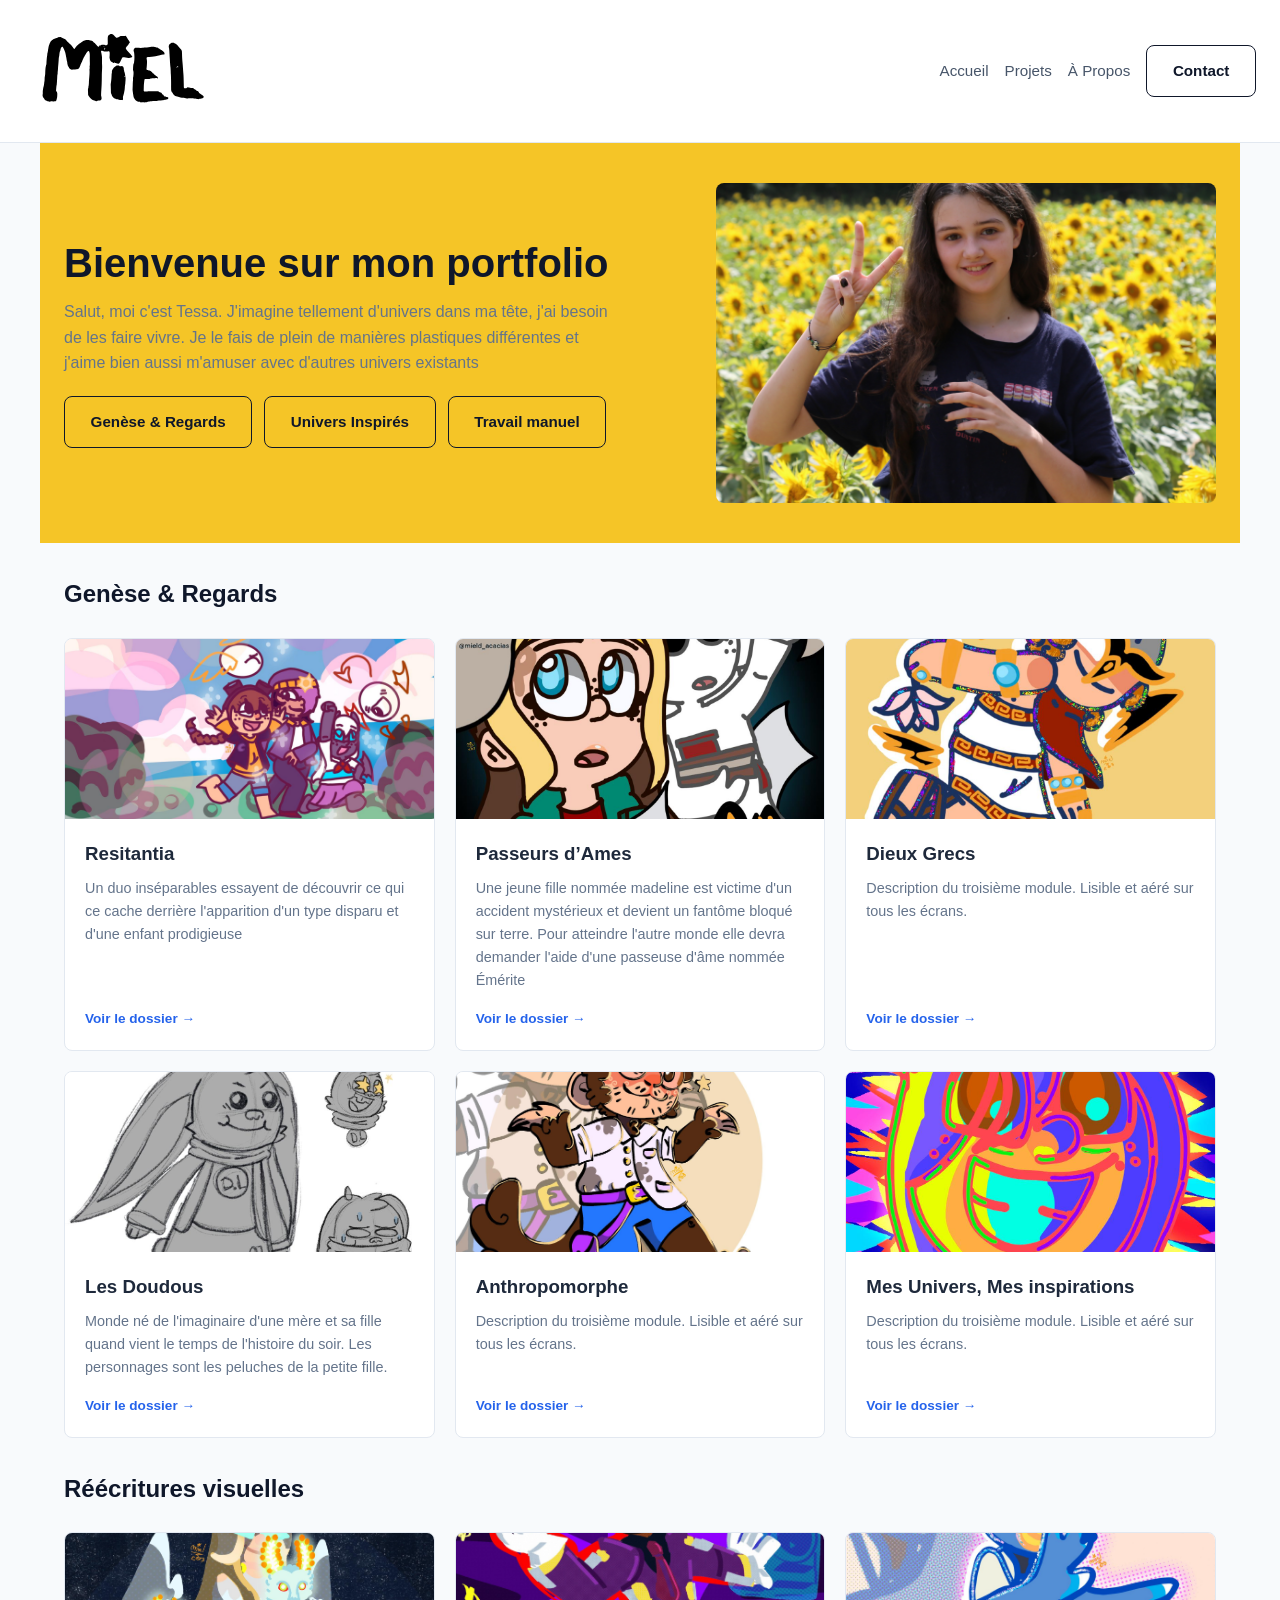
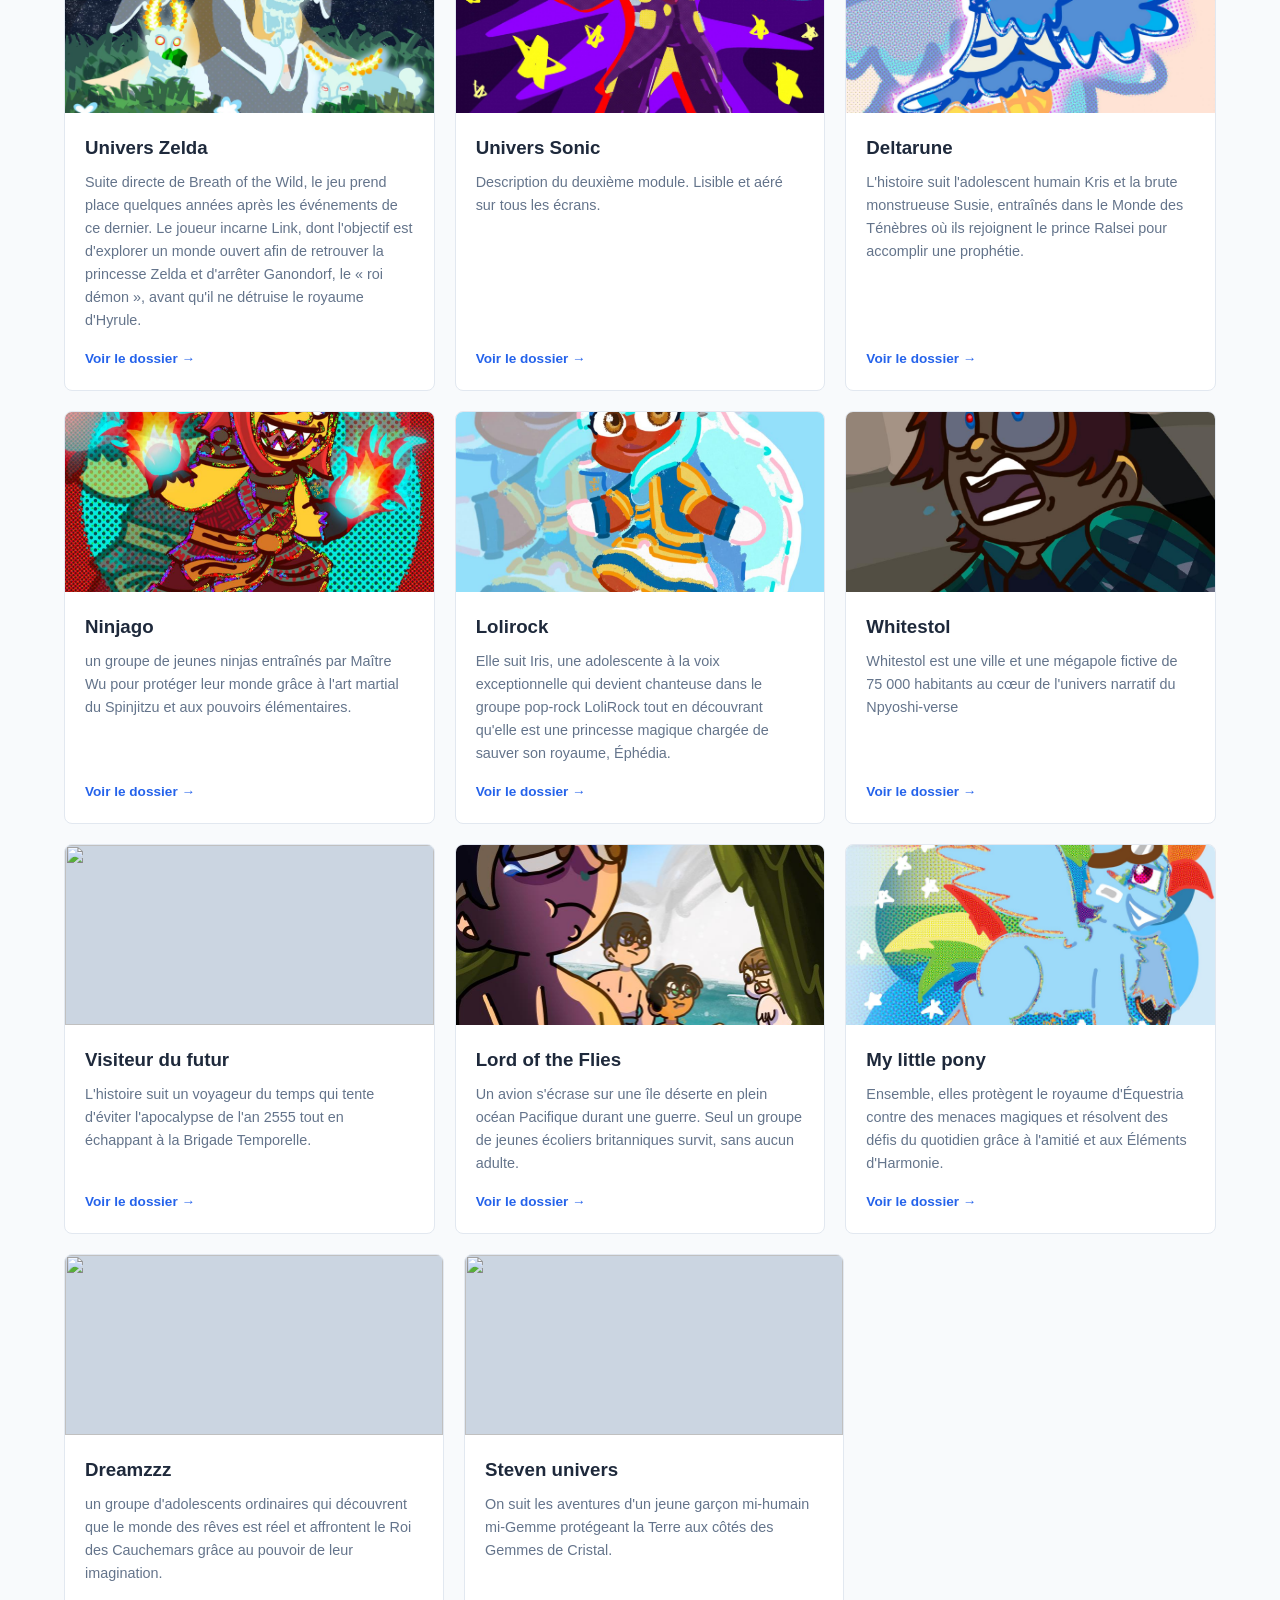
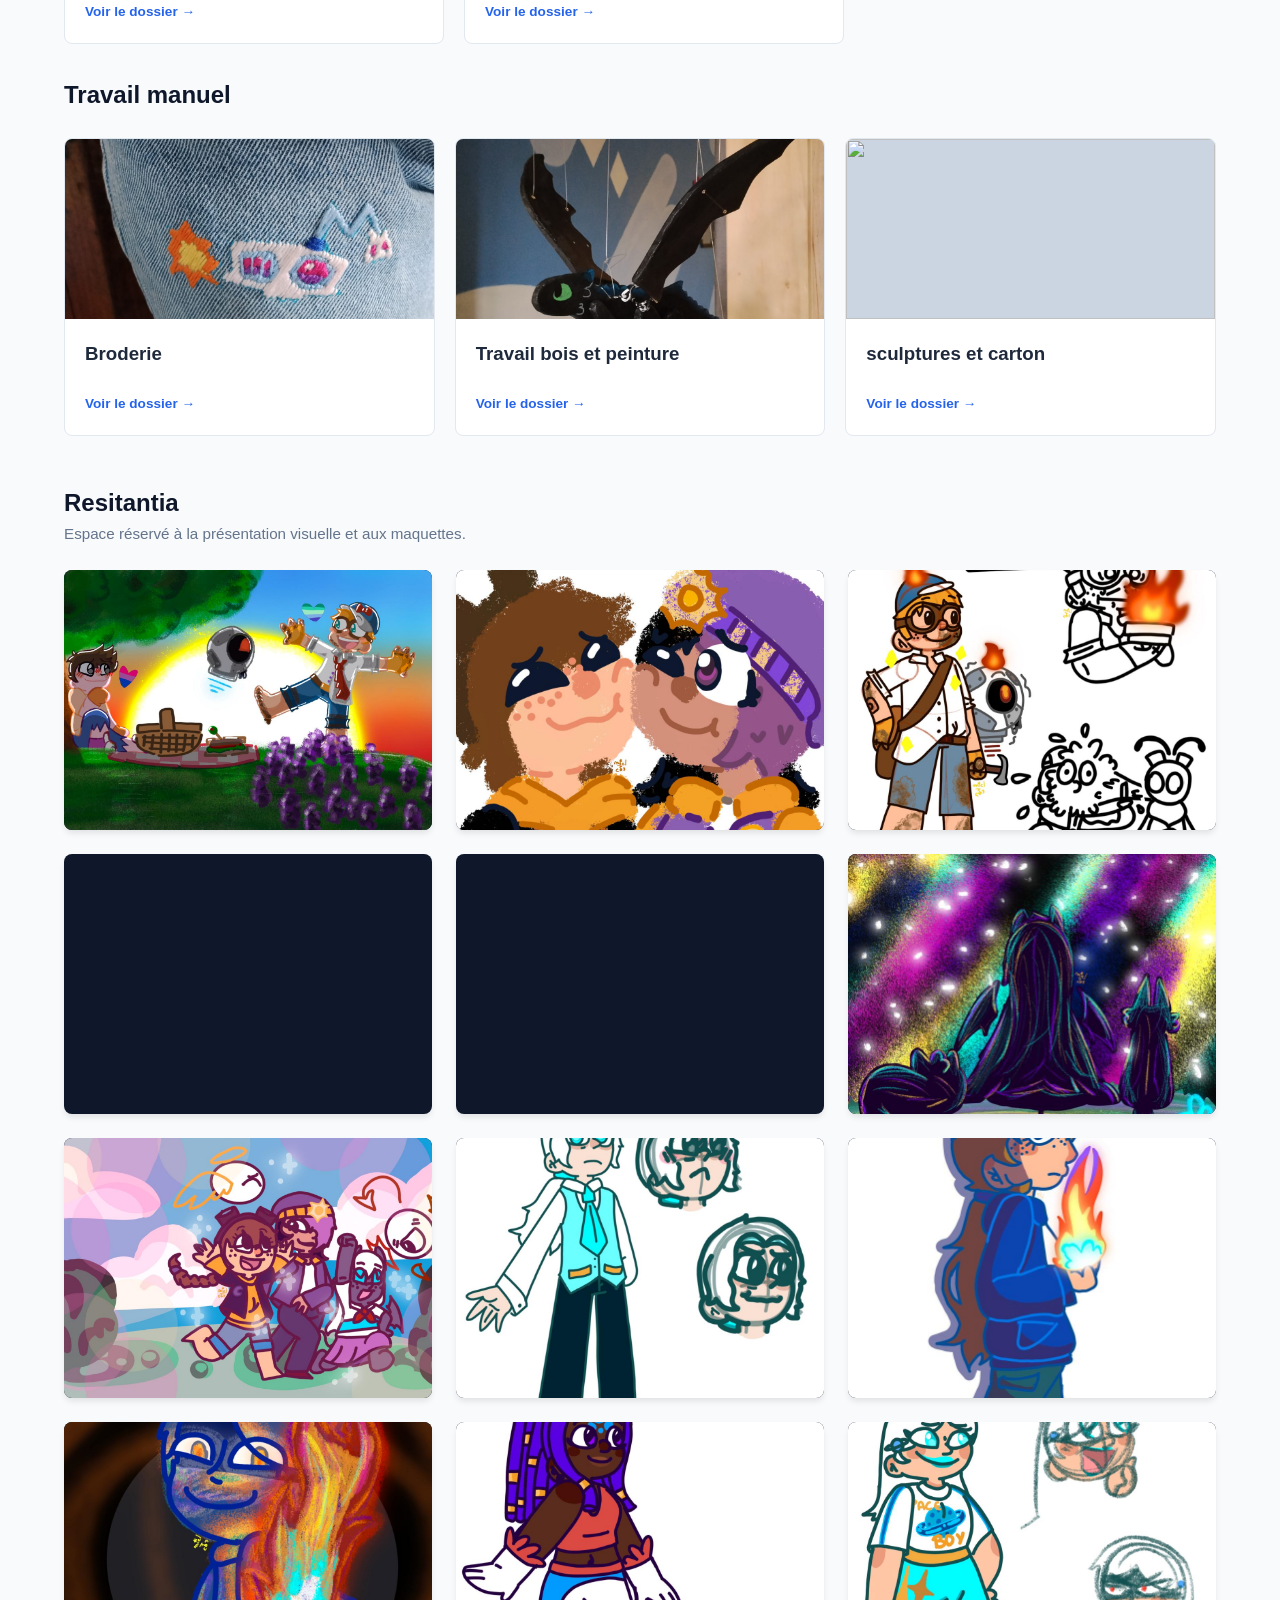
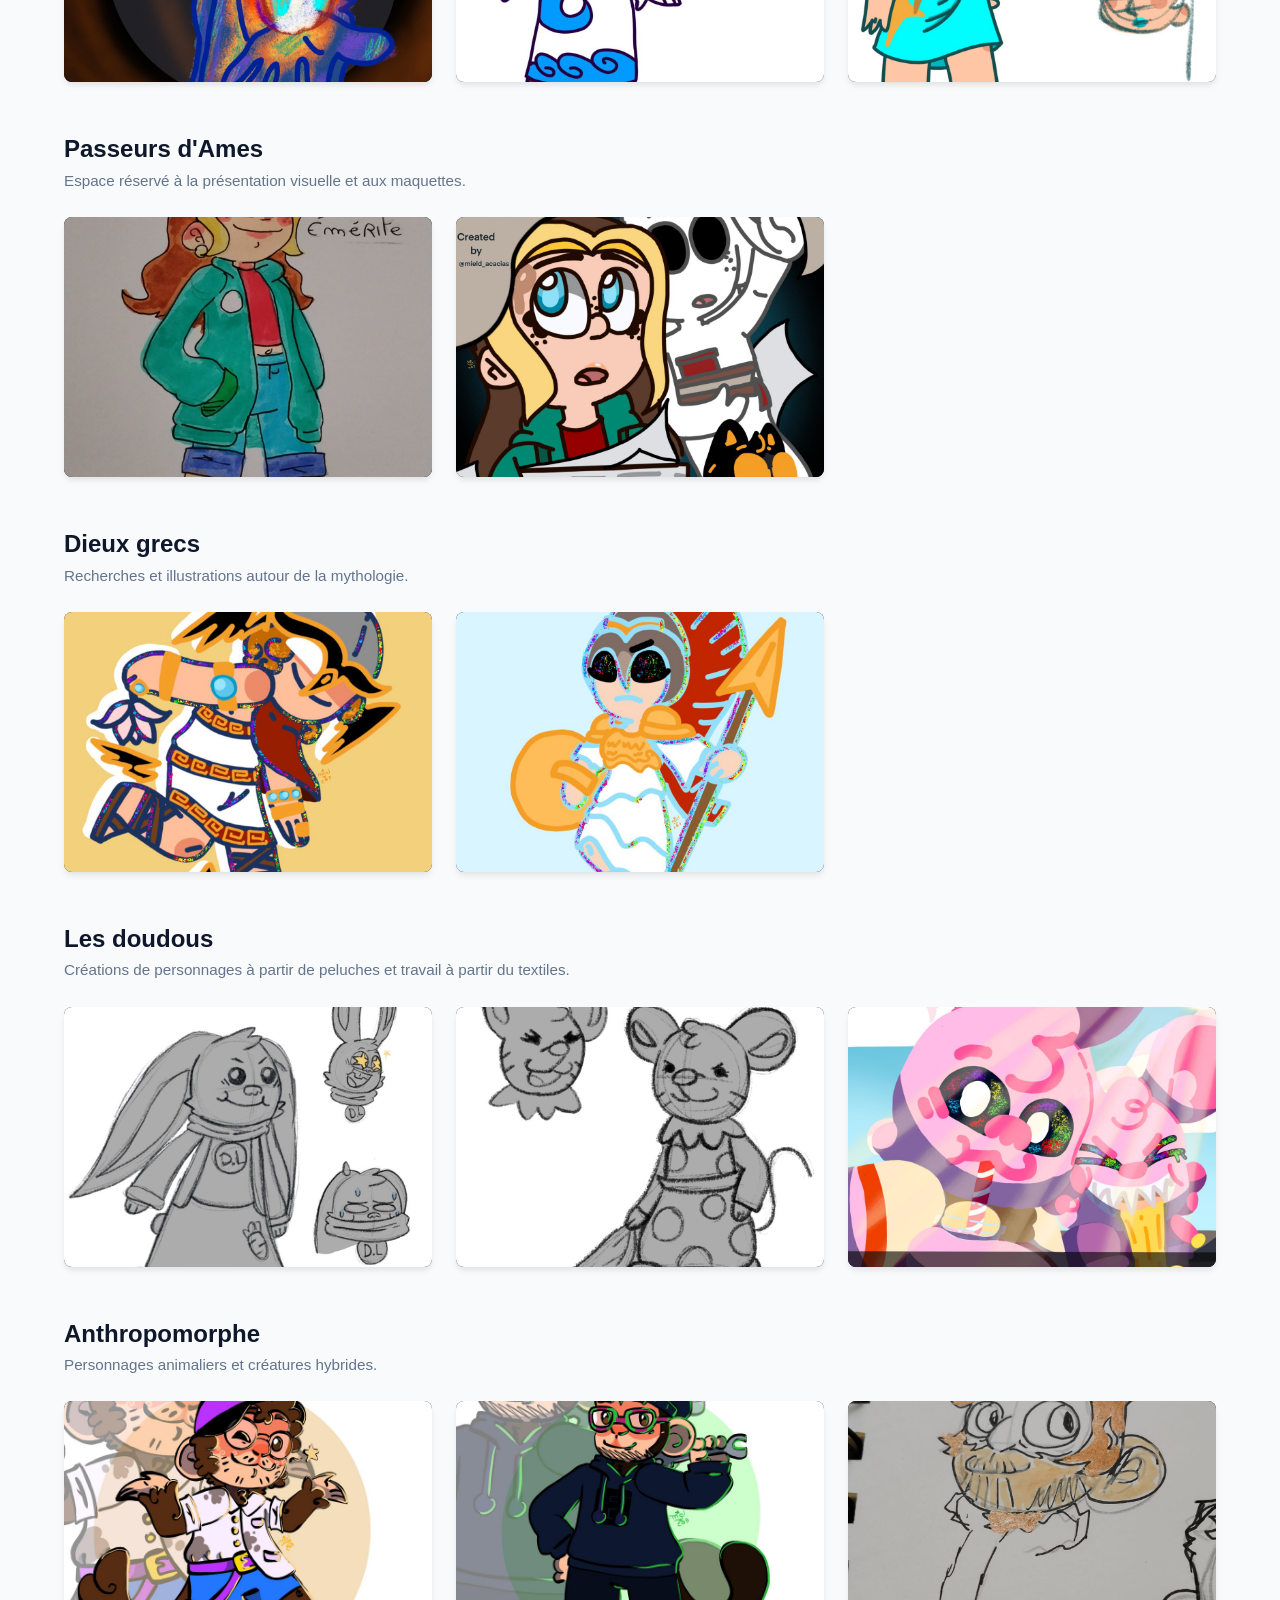
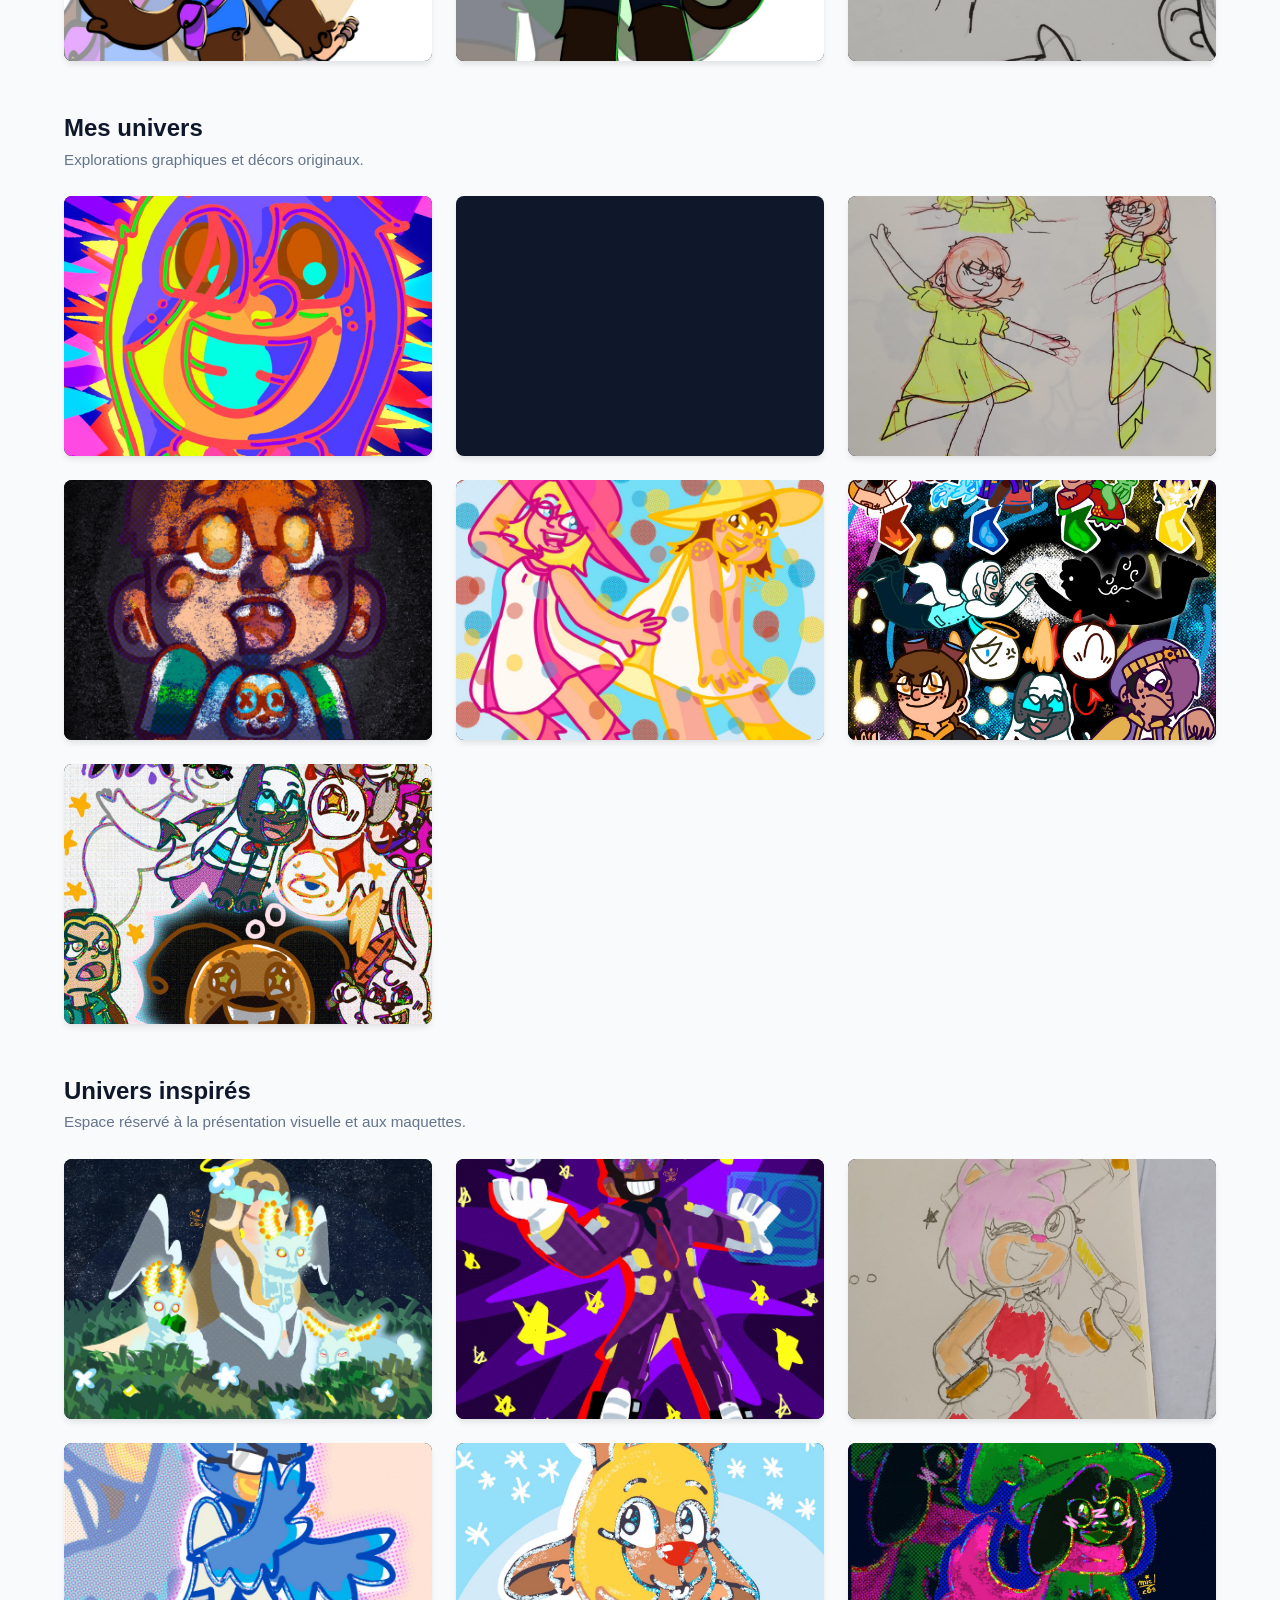
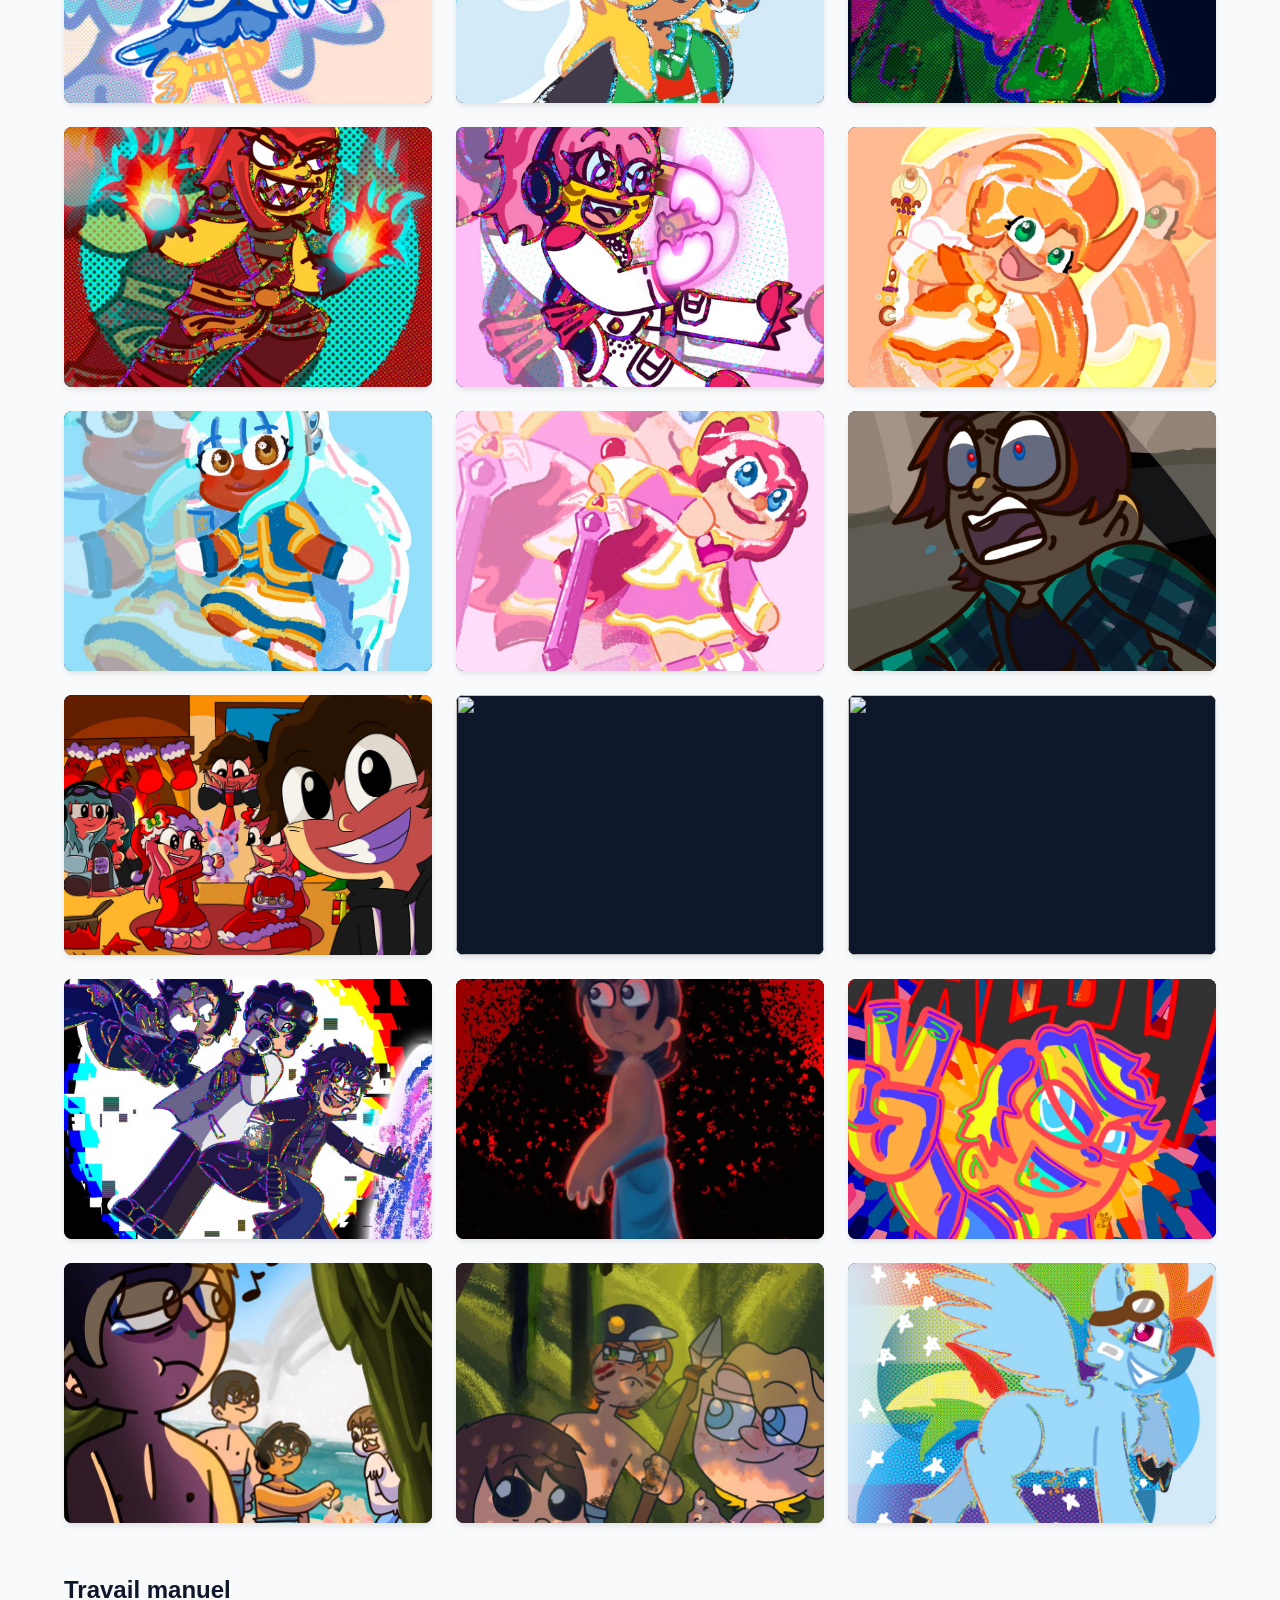
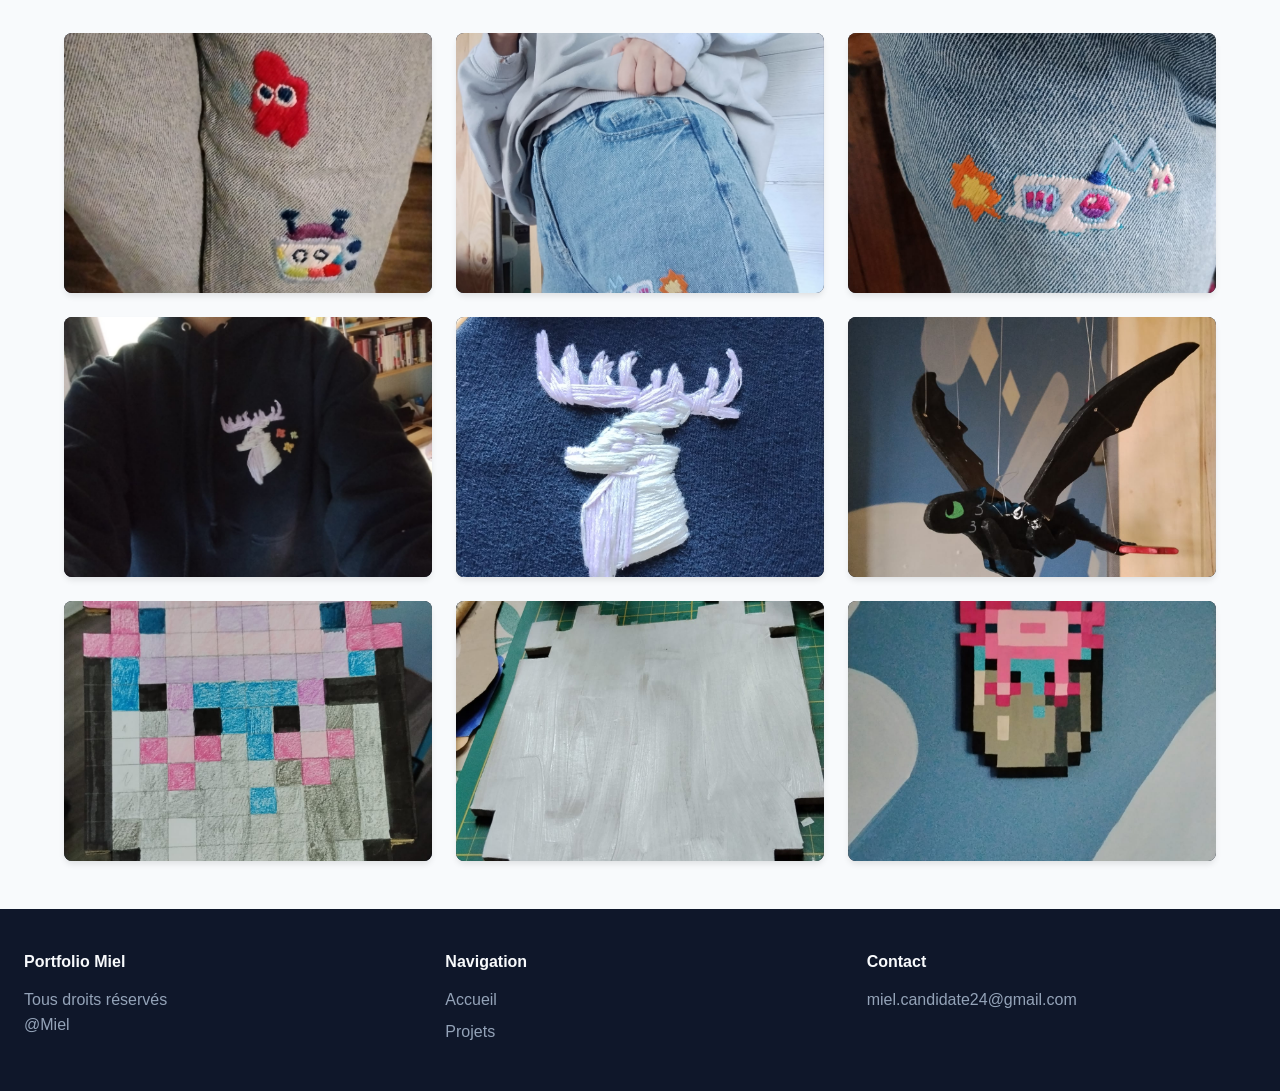
==== commit 4e4ced24: "Update index.html" ====
--- a/index.html
+++ b/index.html
@@ -161,7 +161,7 @@
                 </div>
             </article>
             <article class="flex-card">
-                <div class="card-image-box"><img src="img/ralph.jpeg"></div>
+                <div class="card-image-box"><img src="img/visiteurs.jpeg"></div>
                 <div class="card-body">
                     <h3>Visiteur du futur</h3>
                     <p>L'histoire suit un voyageur du temps qui tente d'éviter l'apocalypse de l'an 2555 tout en échappant à la Brigade Temporelle.</p>
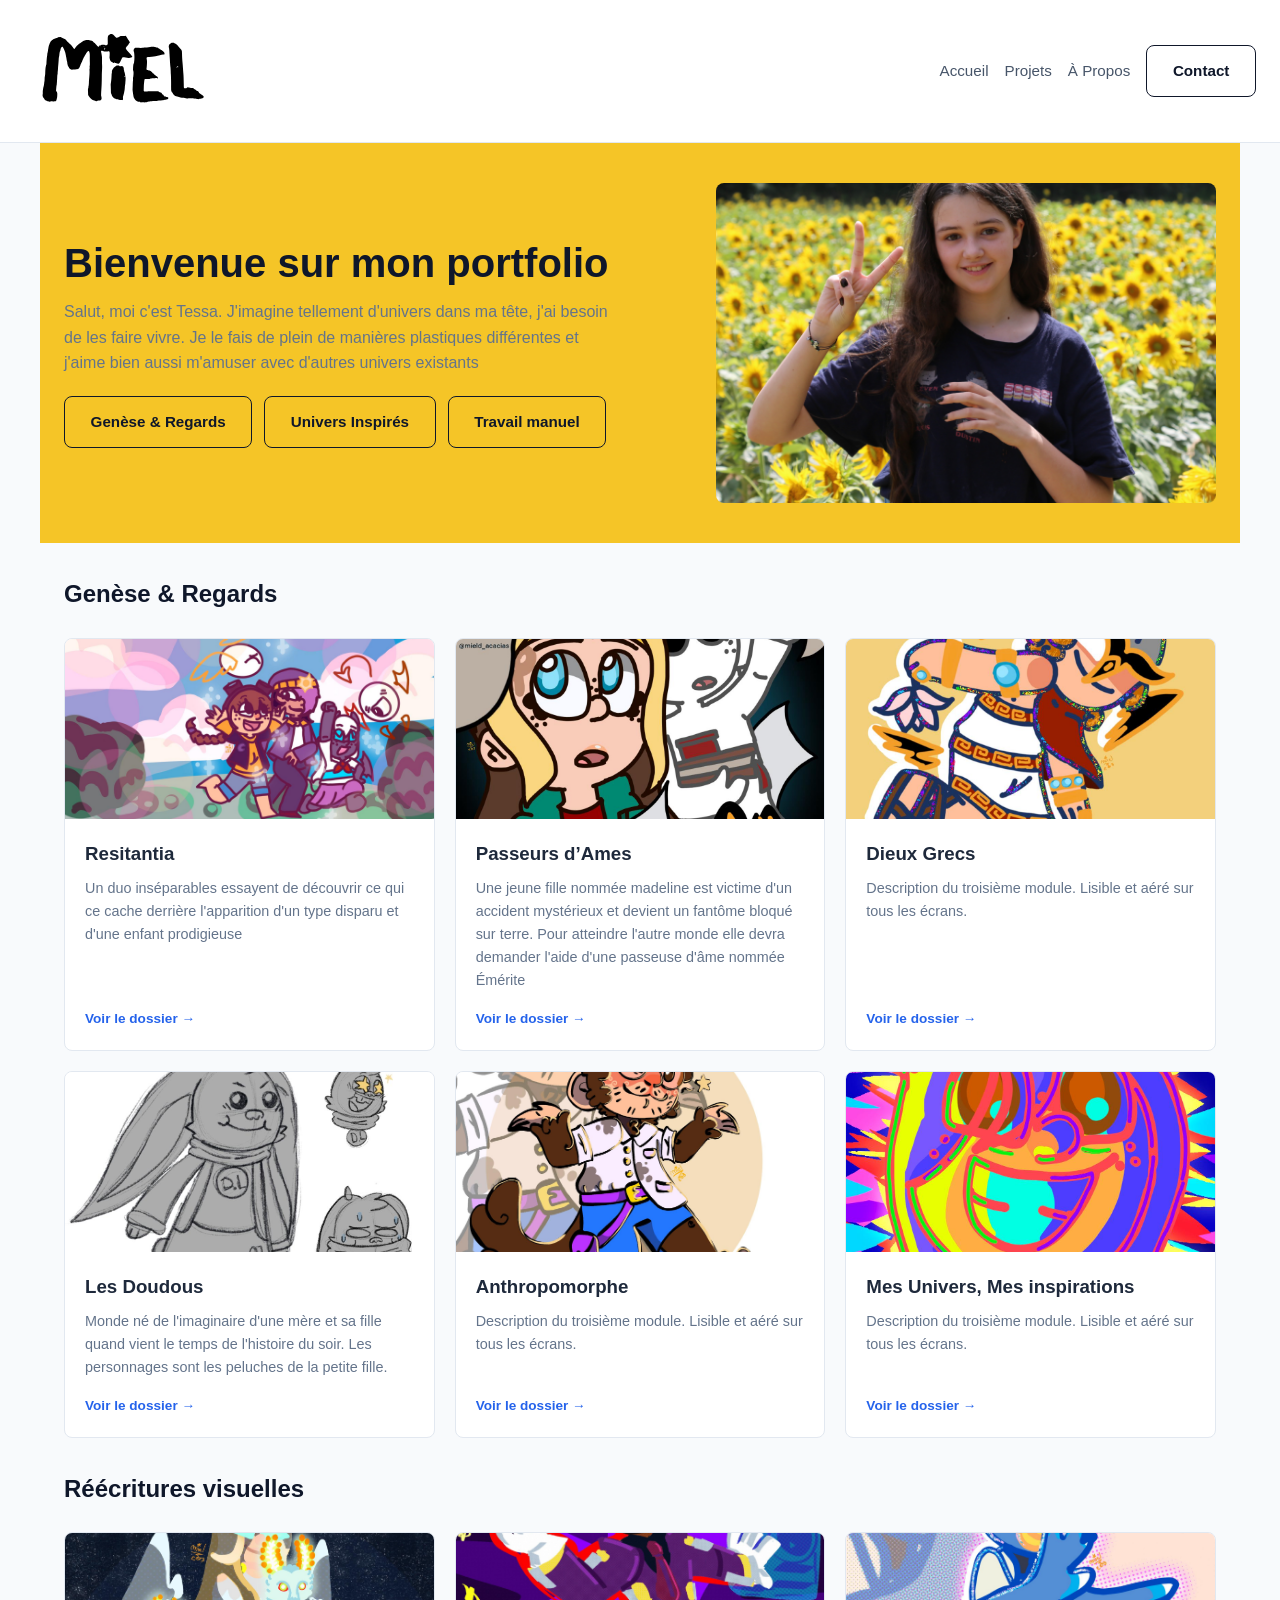
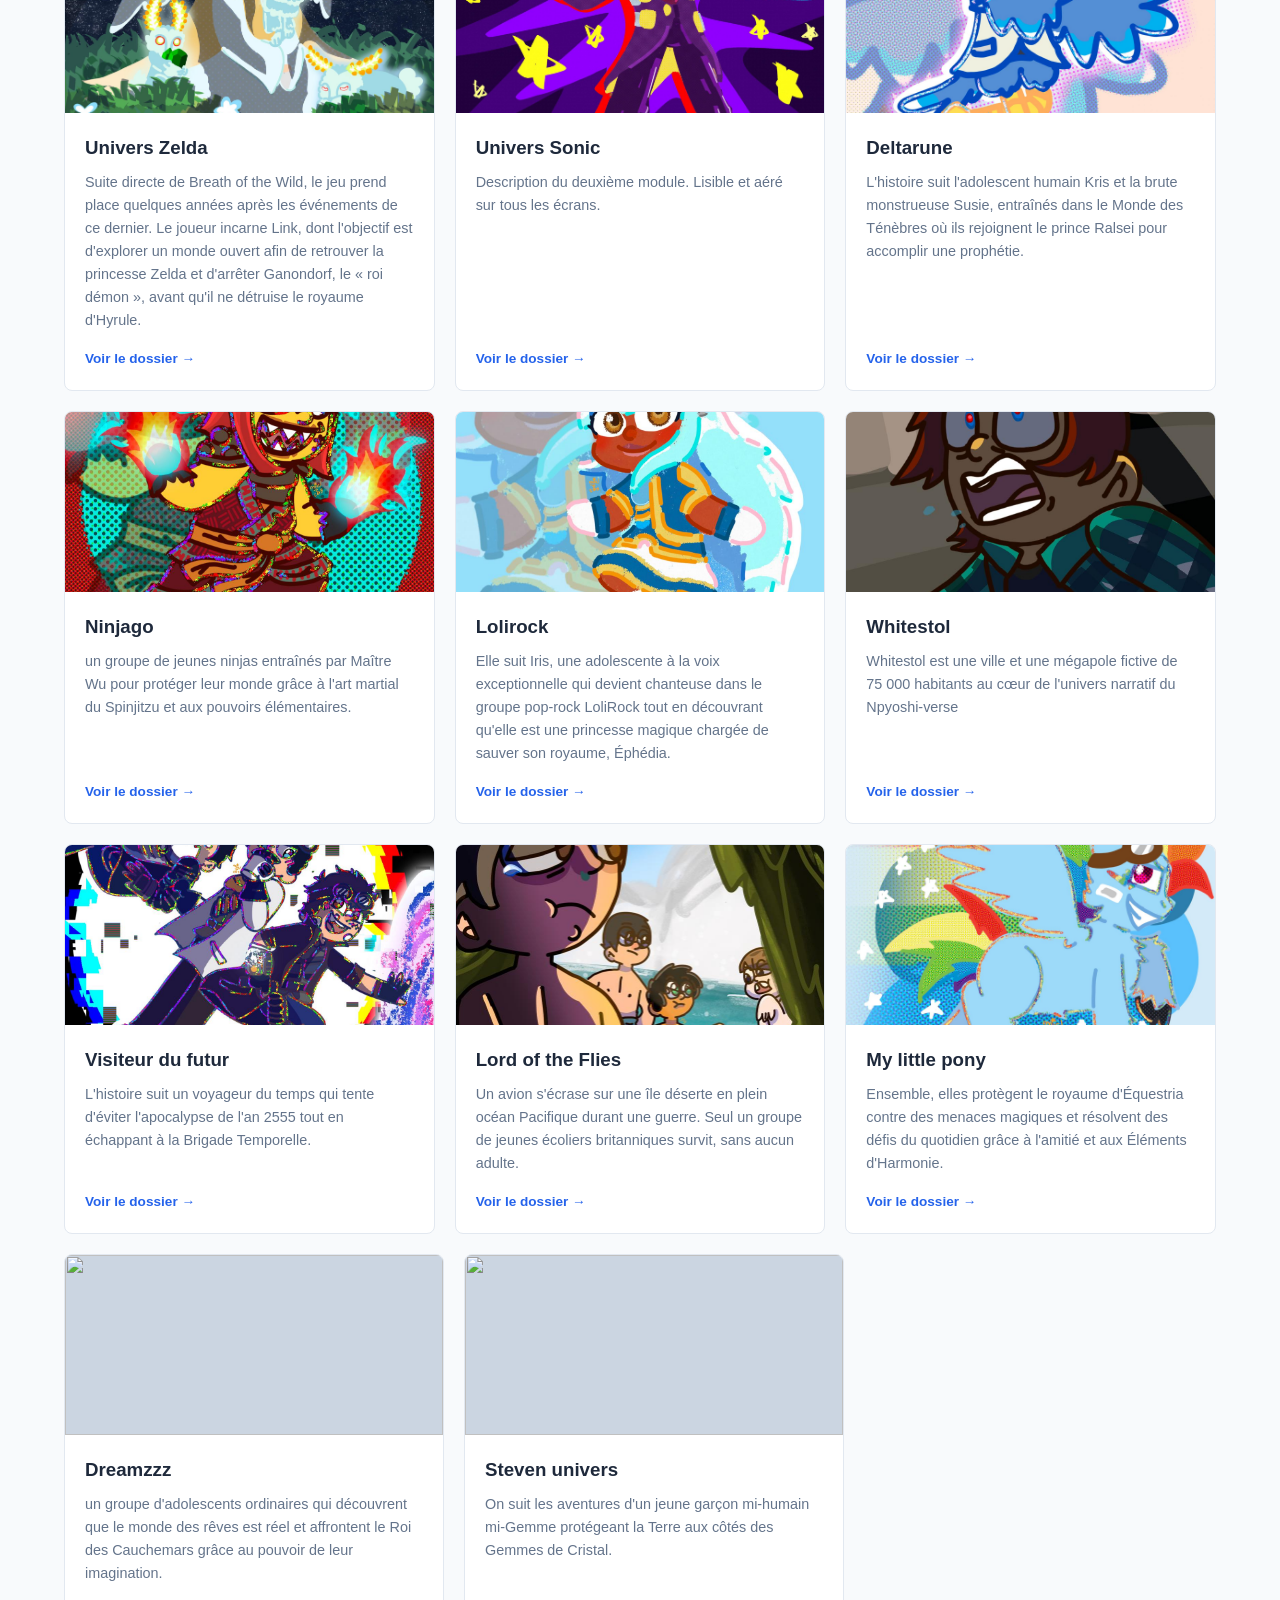
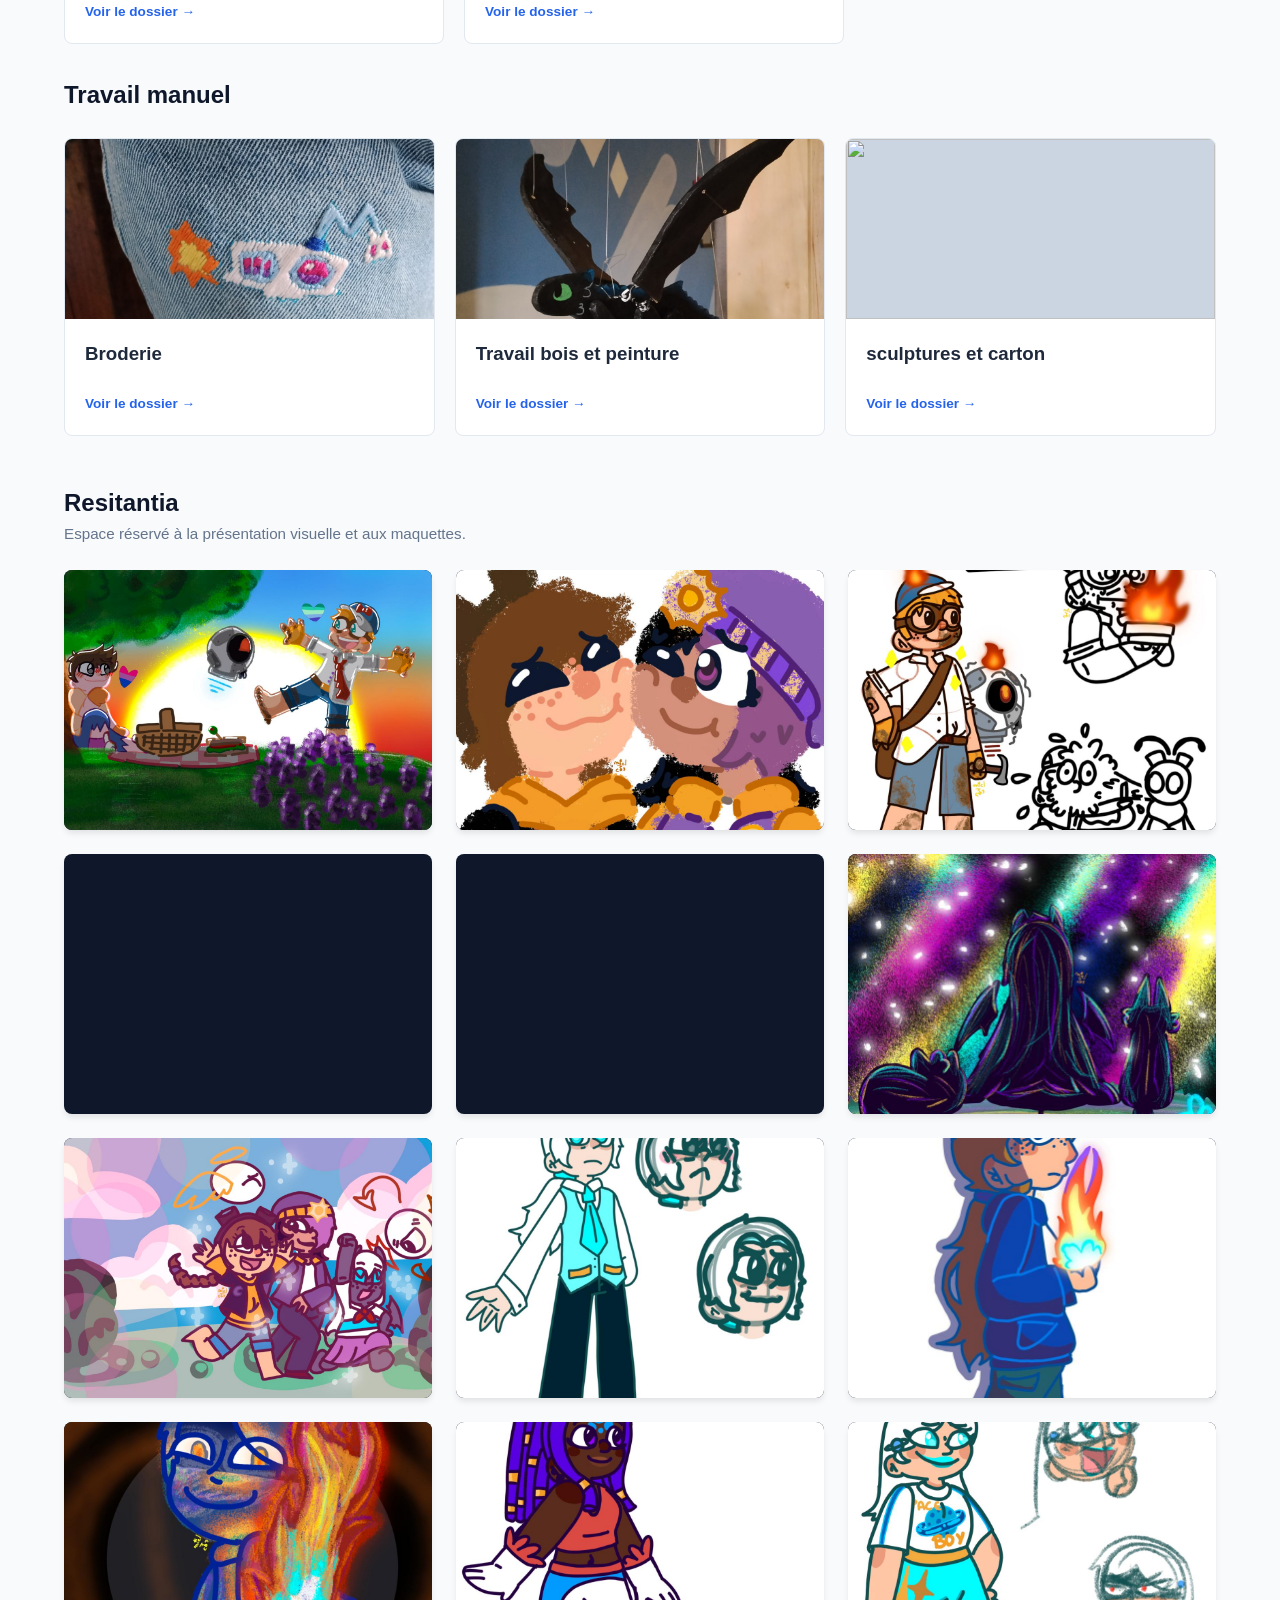
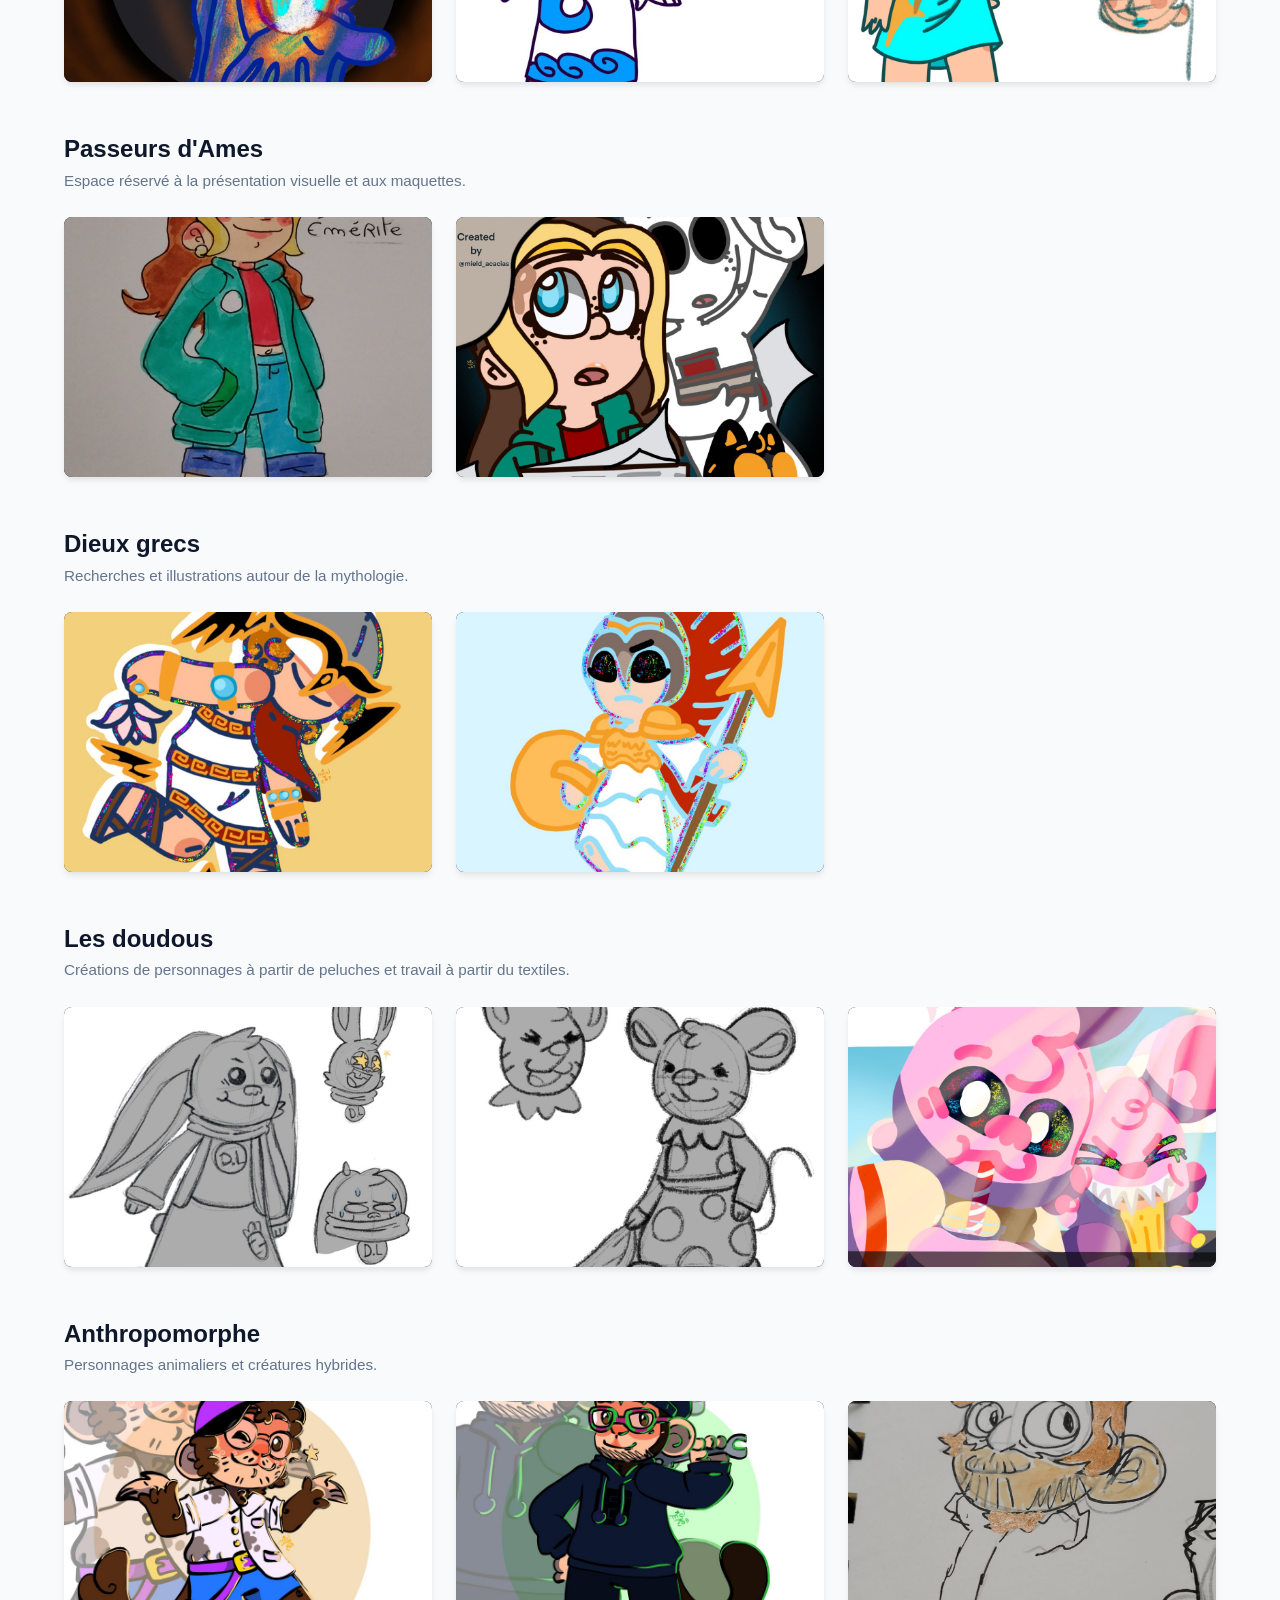
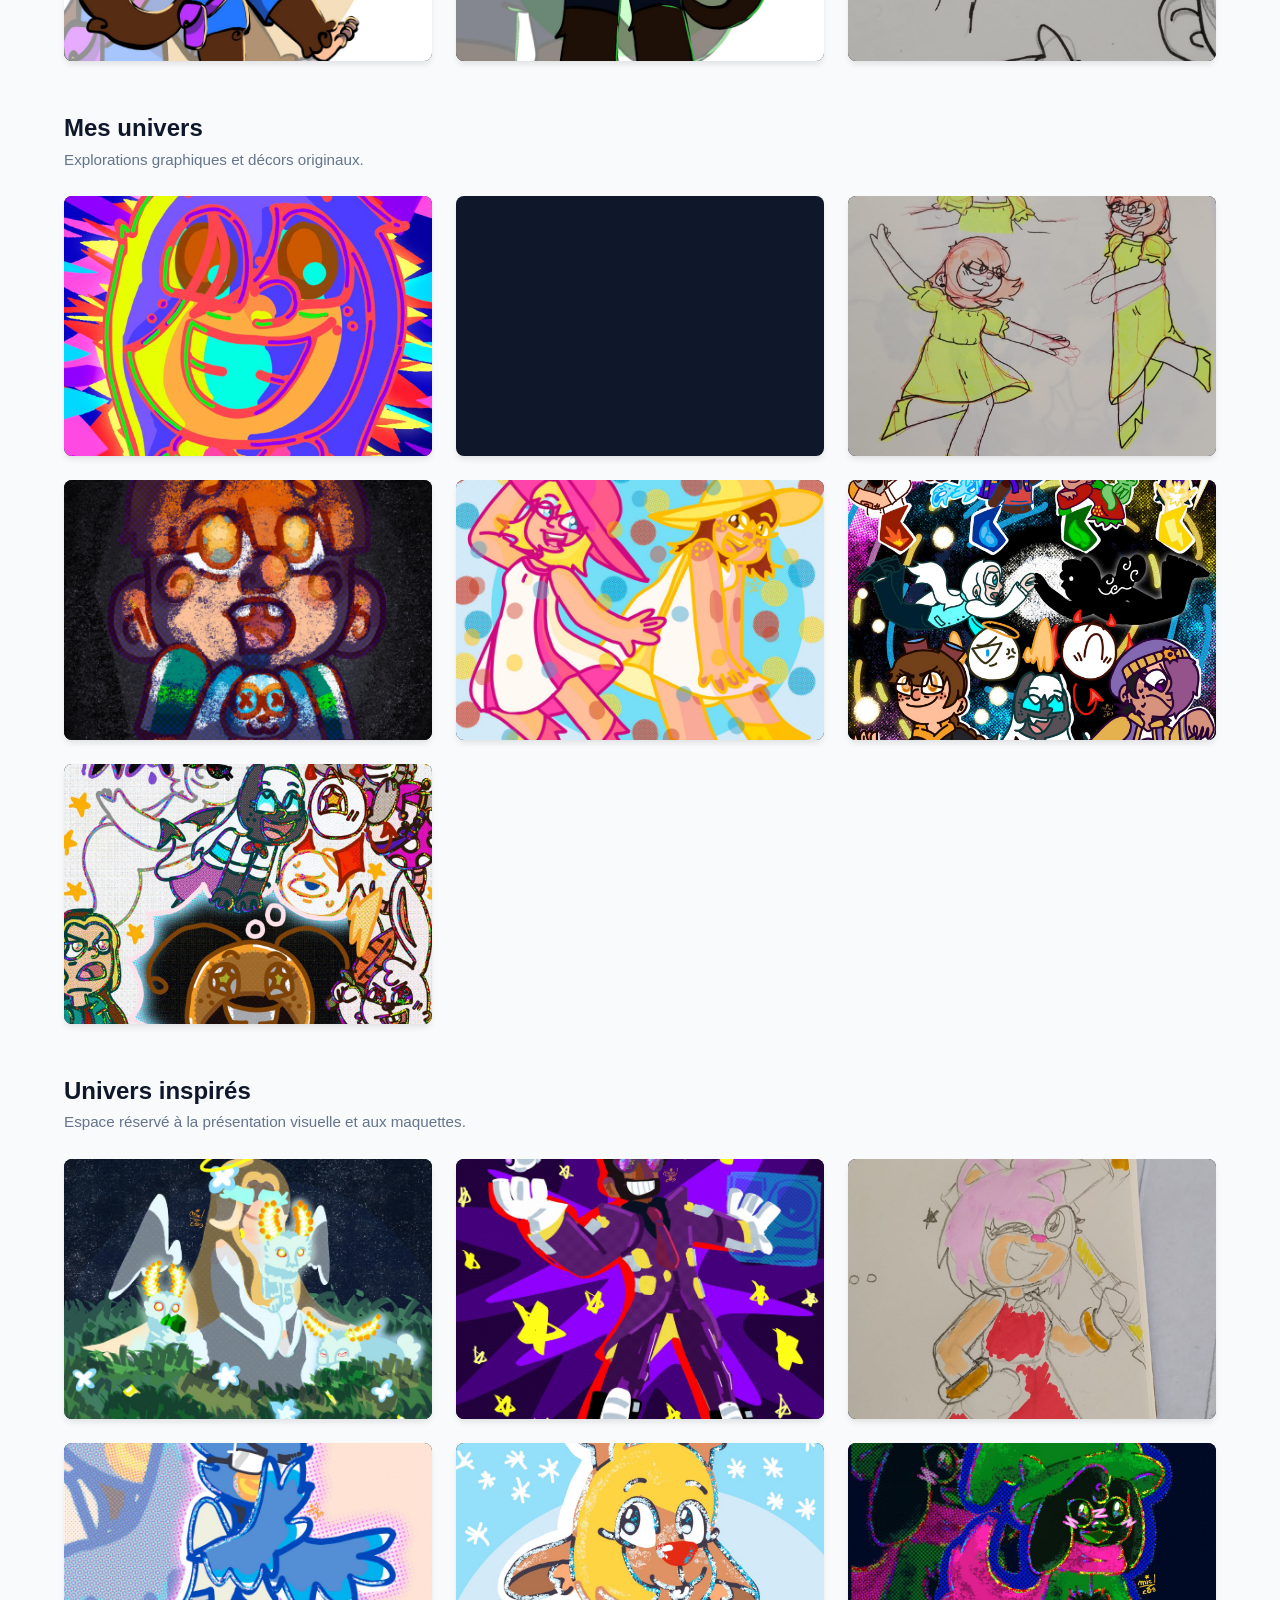
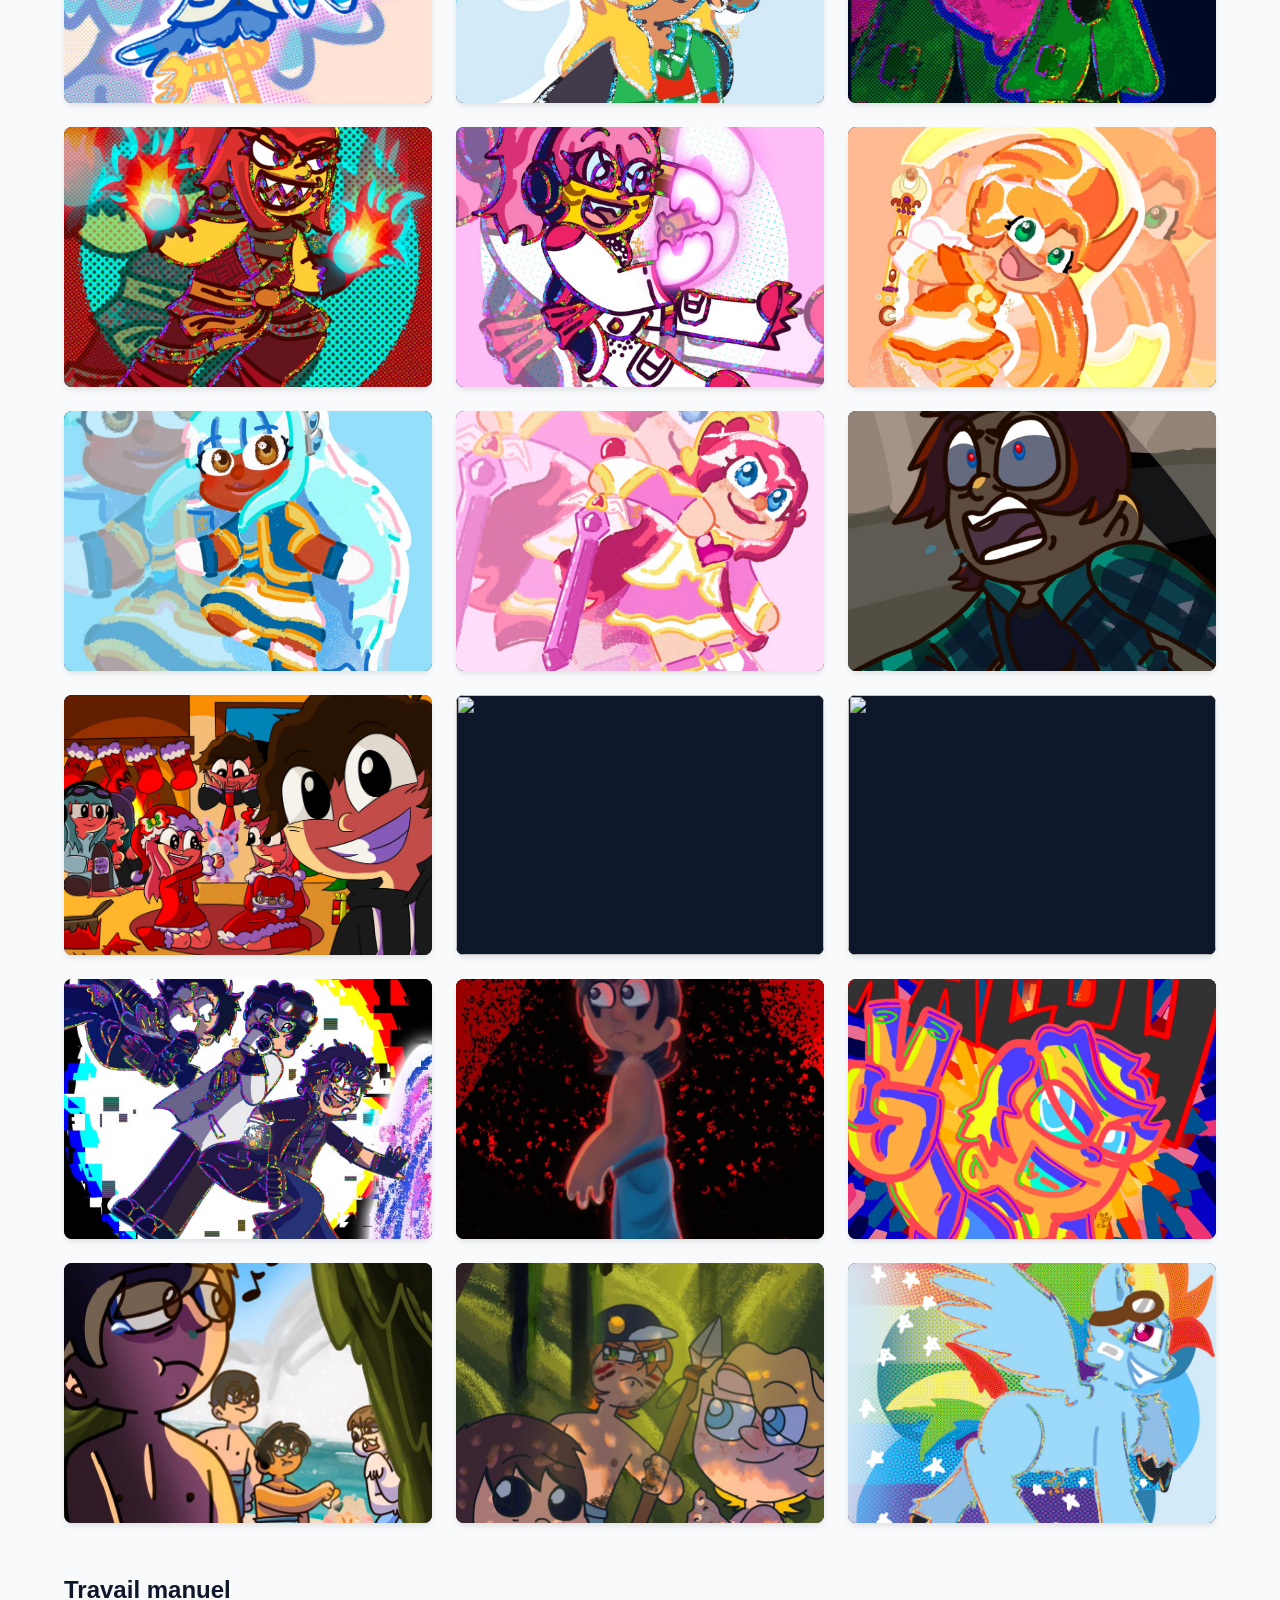
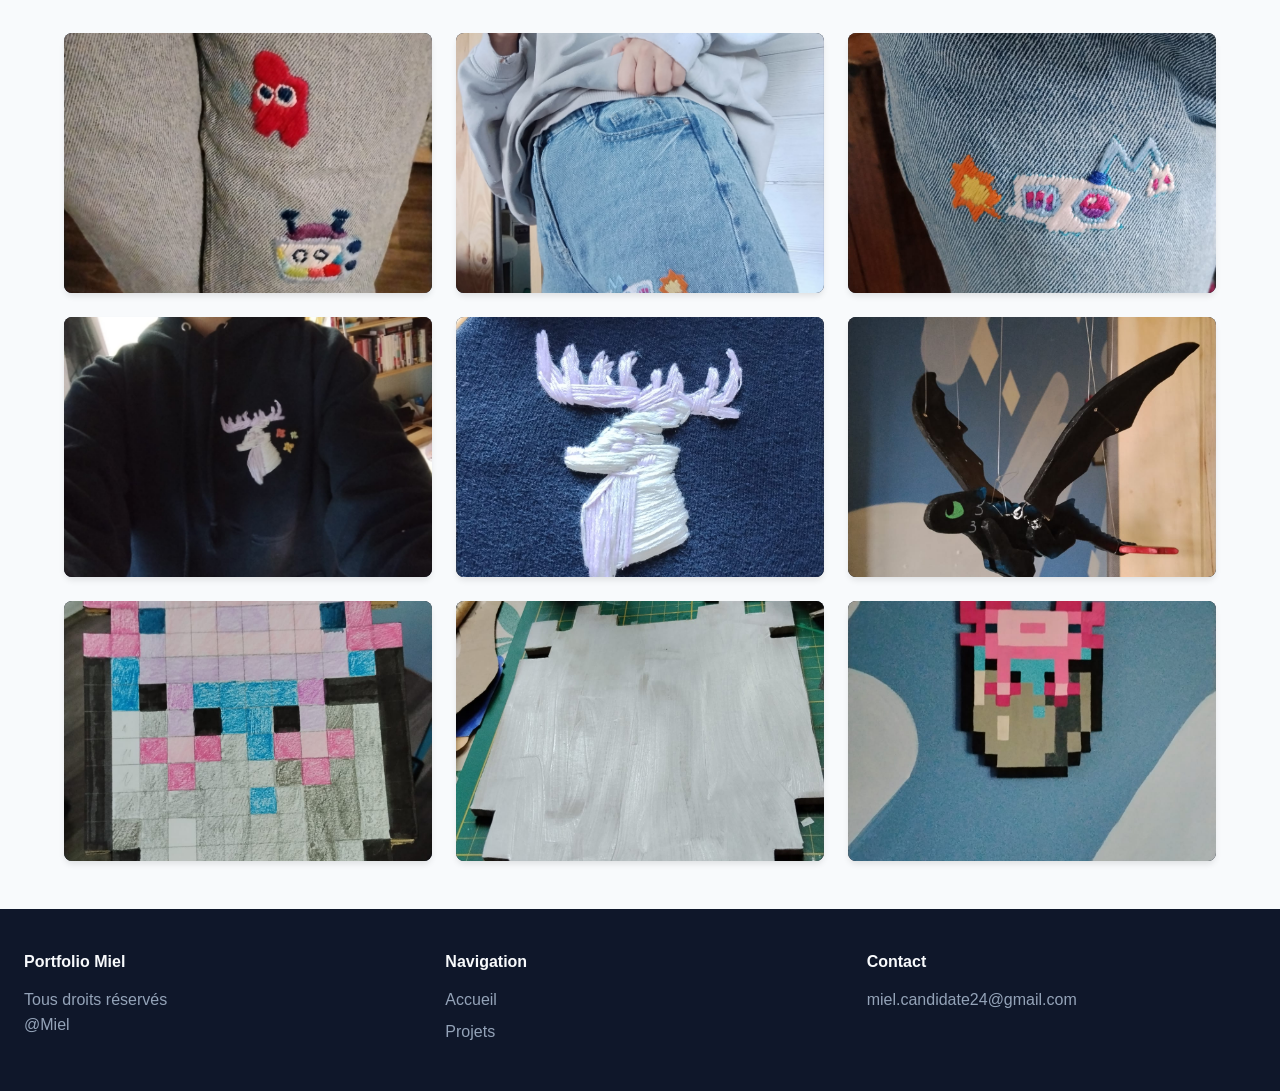
==== commit 7431b4bf: "Update index.html" ====
--- a/index.html
+++ b/index.html
@@ -161,7 +161,7 @@
                 </div>
             </article>
             <article class="flex-card">
-                <div class="card-image-box"><img src="img/visiteurs.jpeg"></div>
+                <div class="card-image-box"><img src="img/visiteurs_du_futur.jpeg"></div>
                 <div class="card-body">
                     <h3>Visiteur du futur</h3>
                     <p>L'histoire suit un voyageur du temps qui tente d'éviter l'apocalypse de l'an 2555 tout en échappant à la Brigade Temporelle.</p>
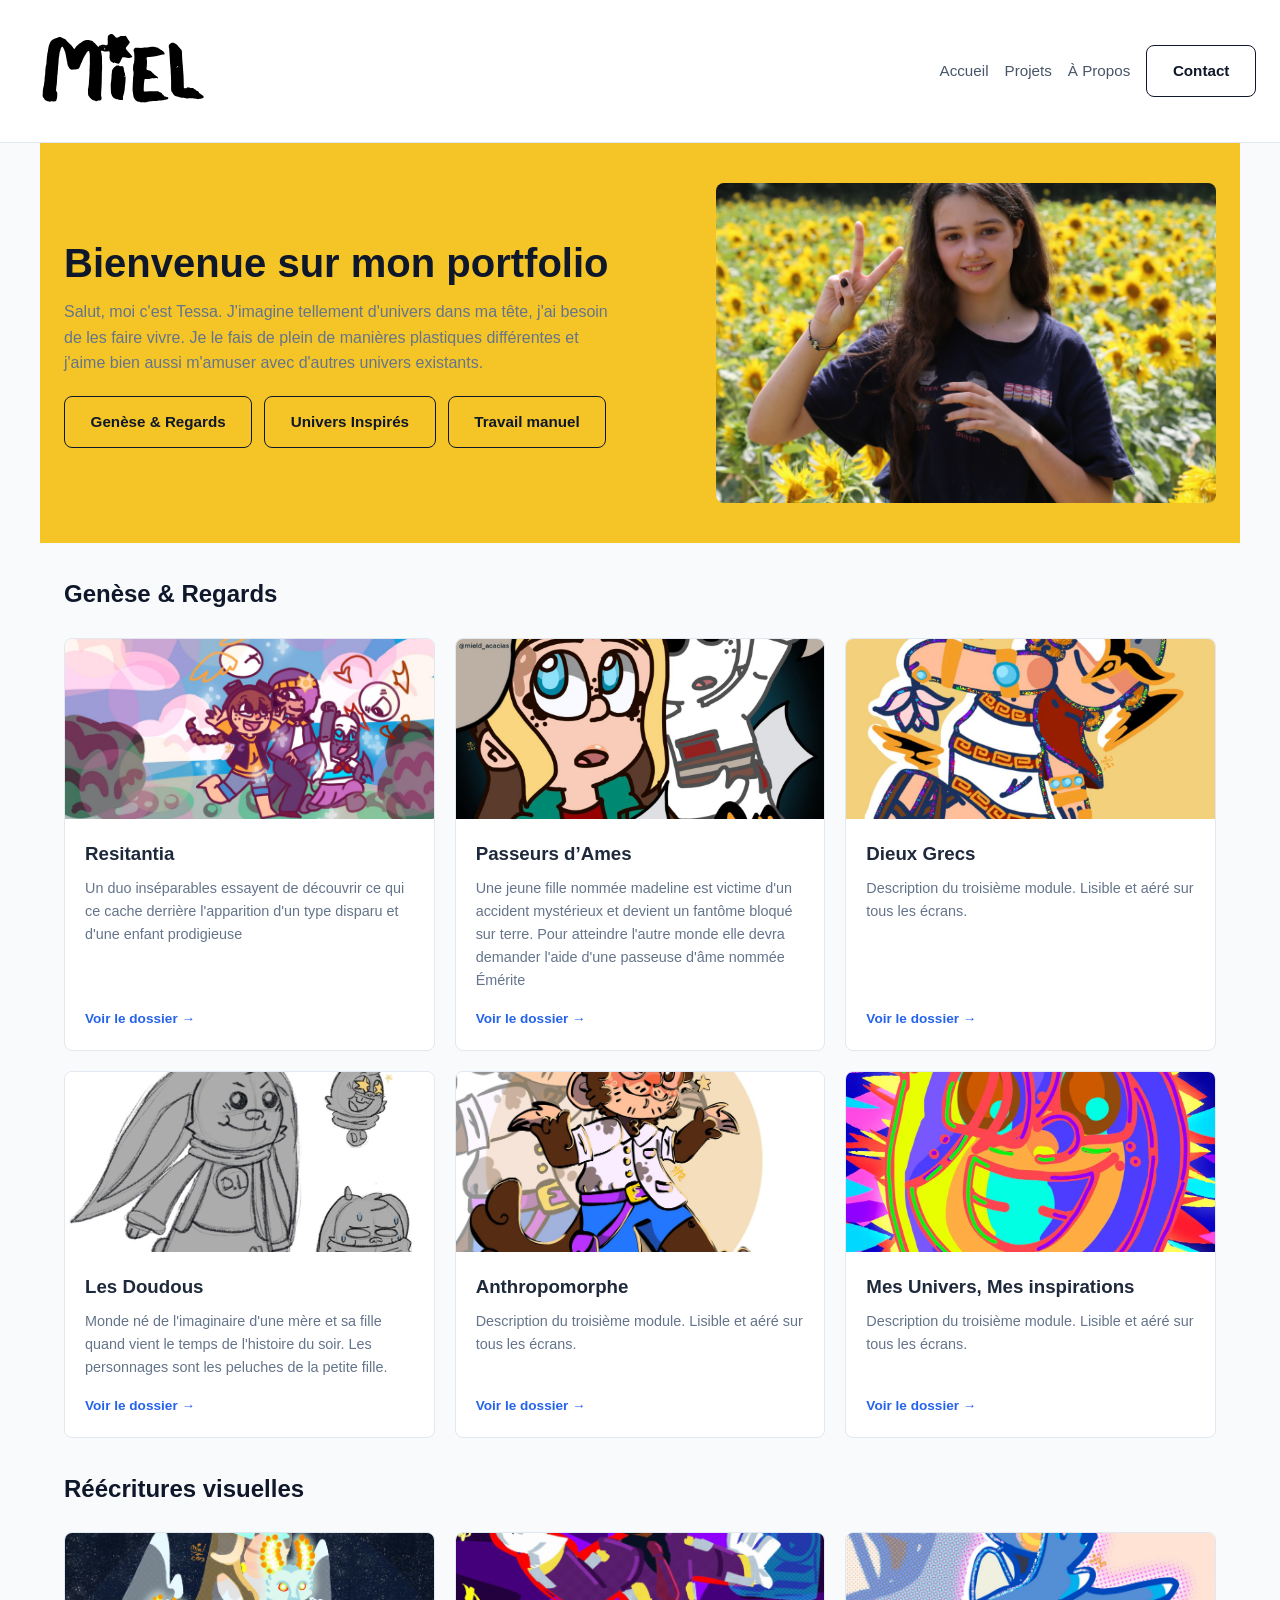
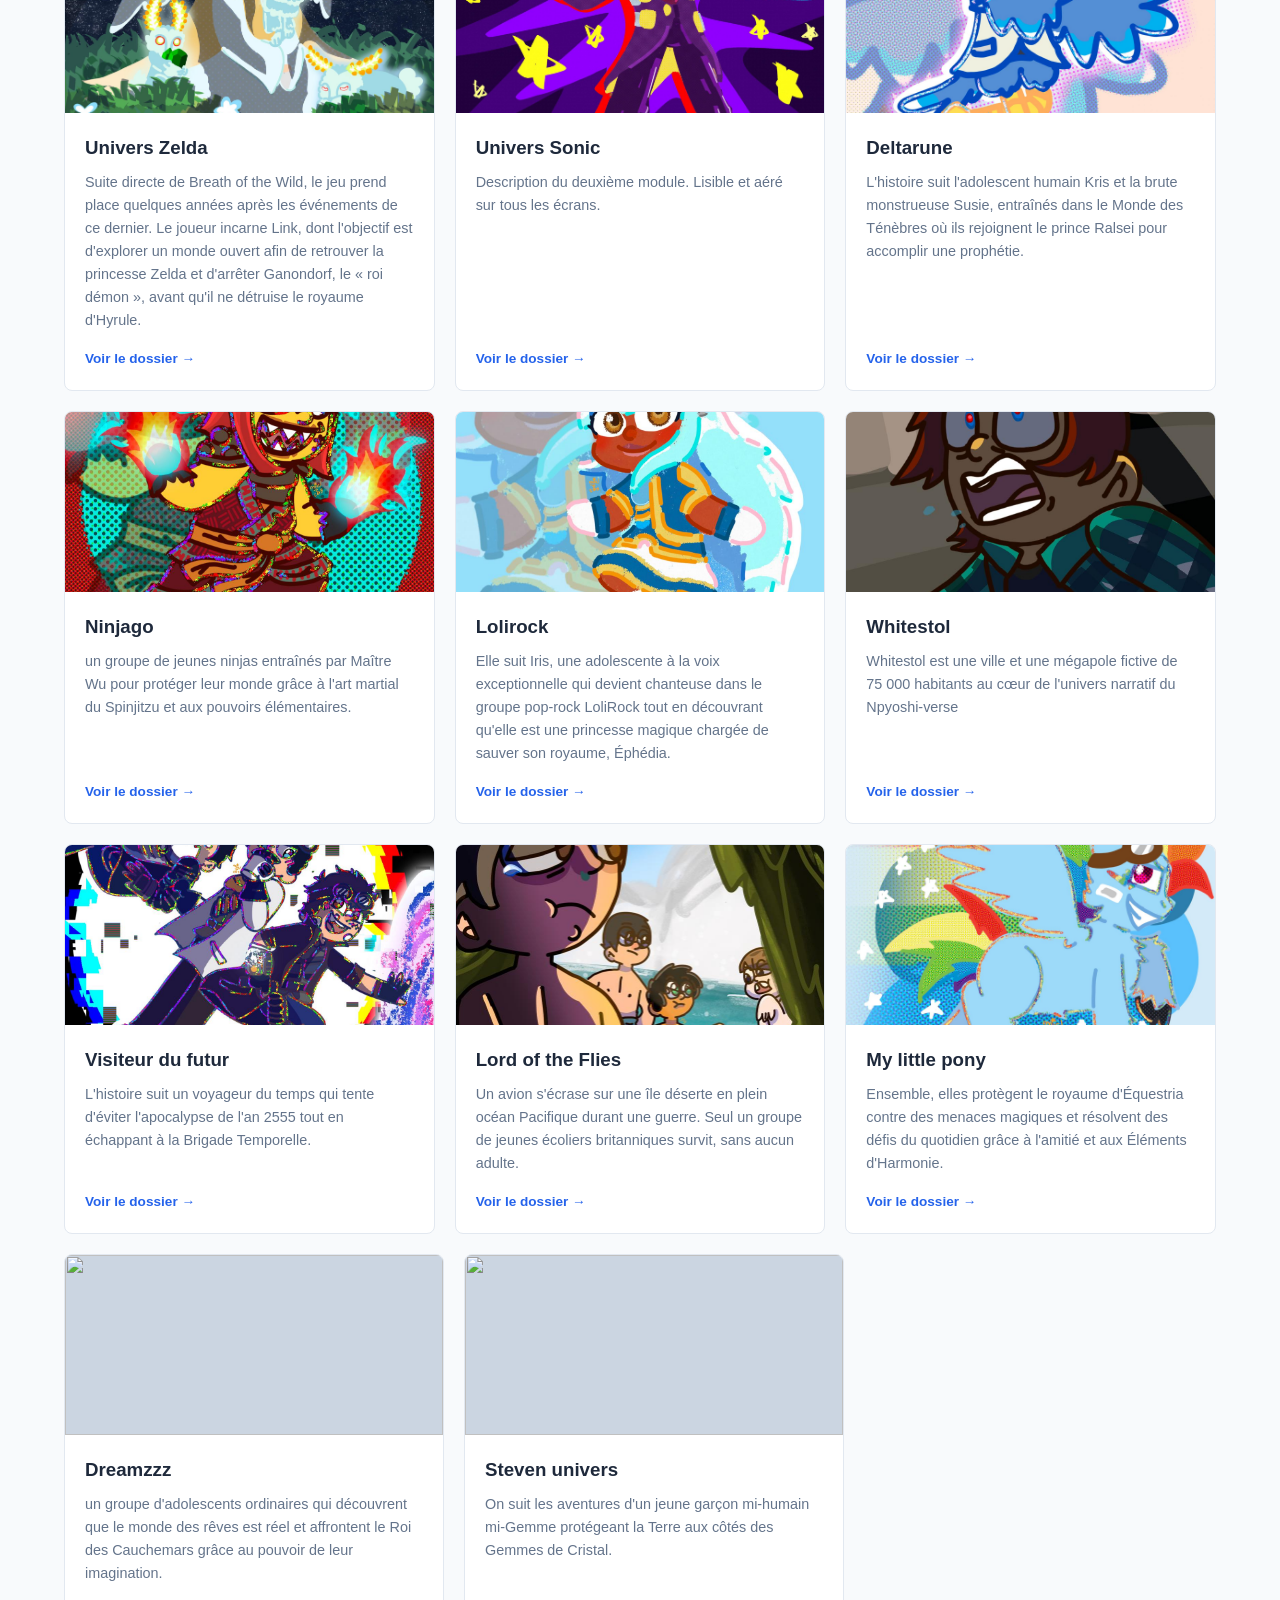
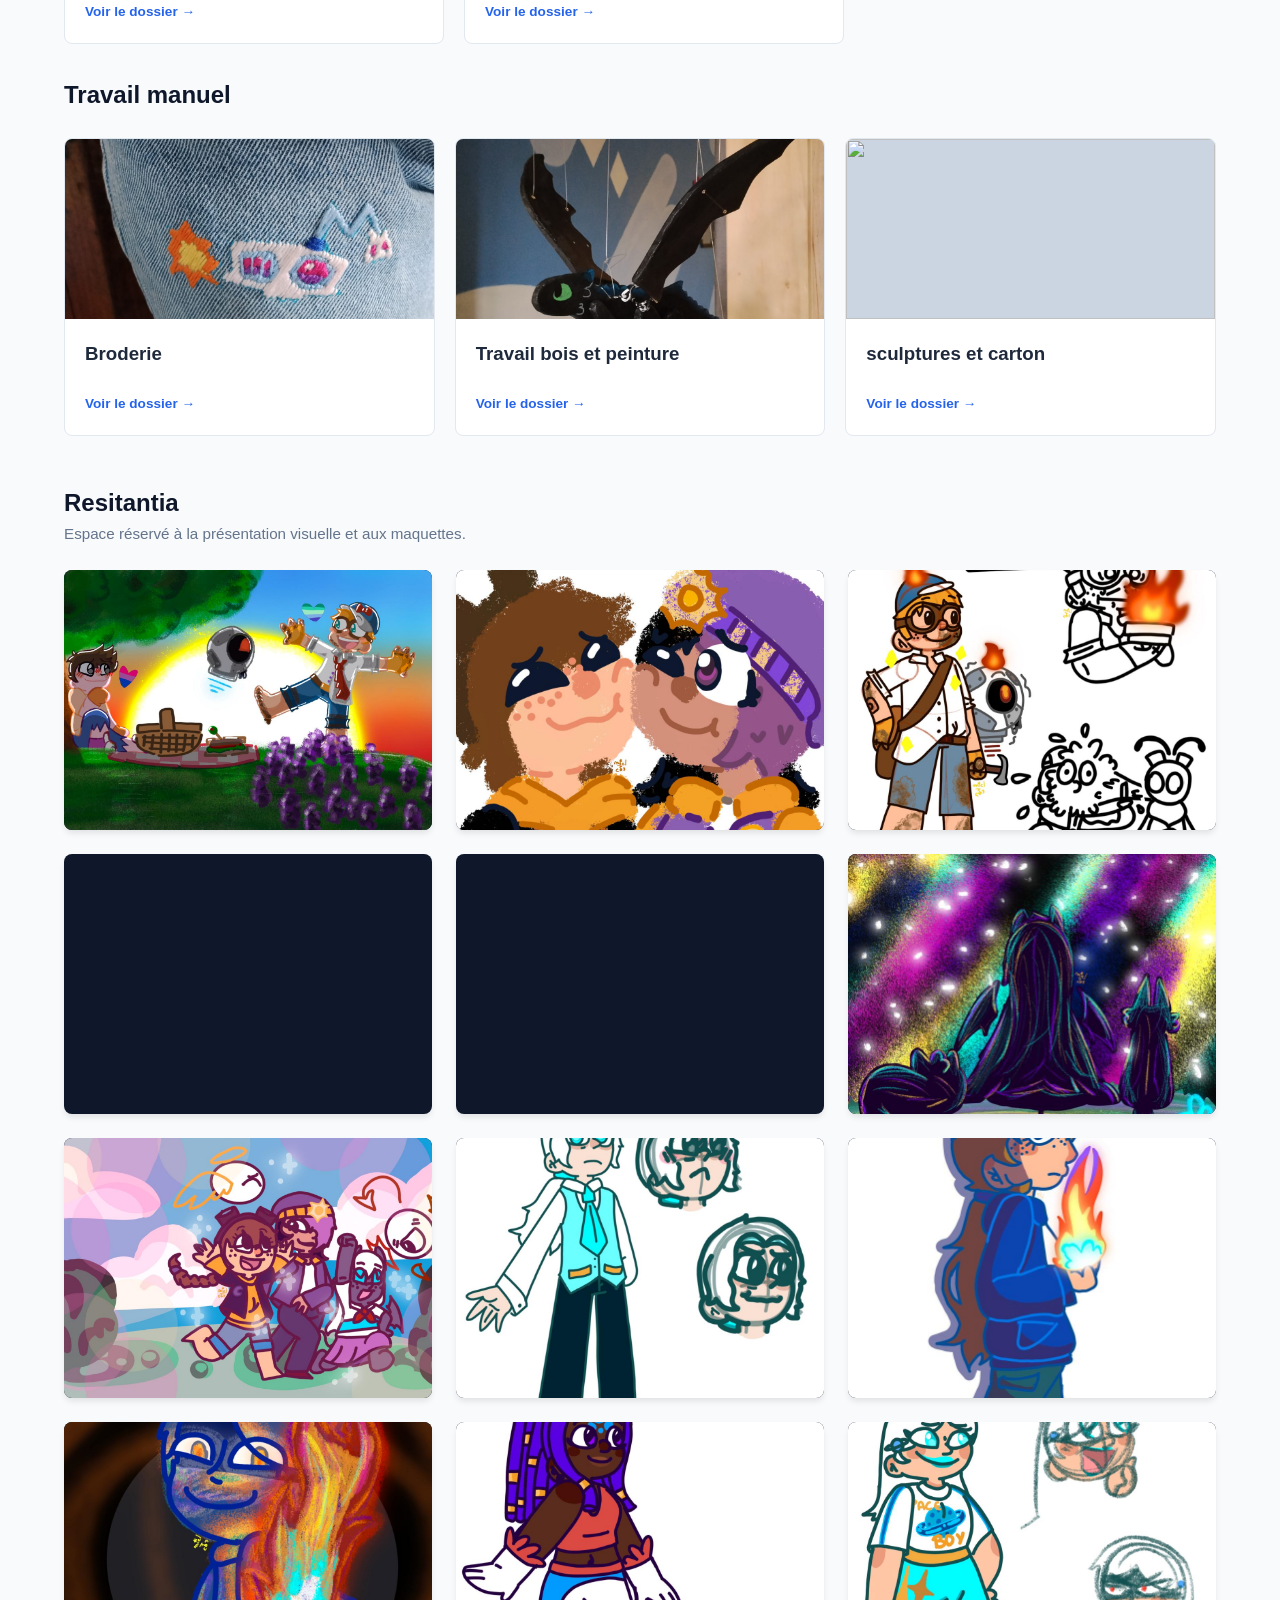
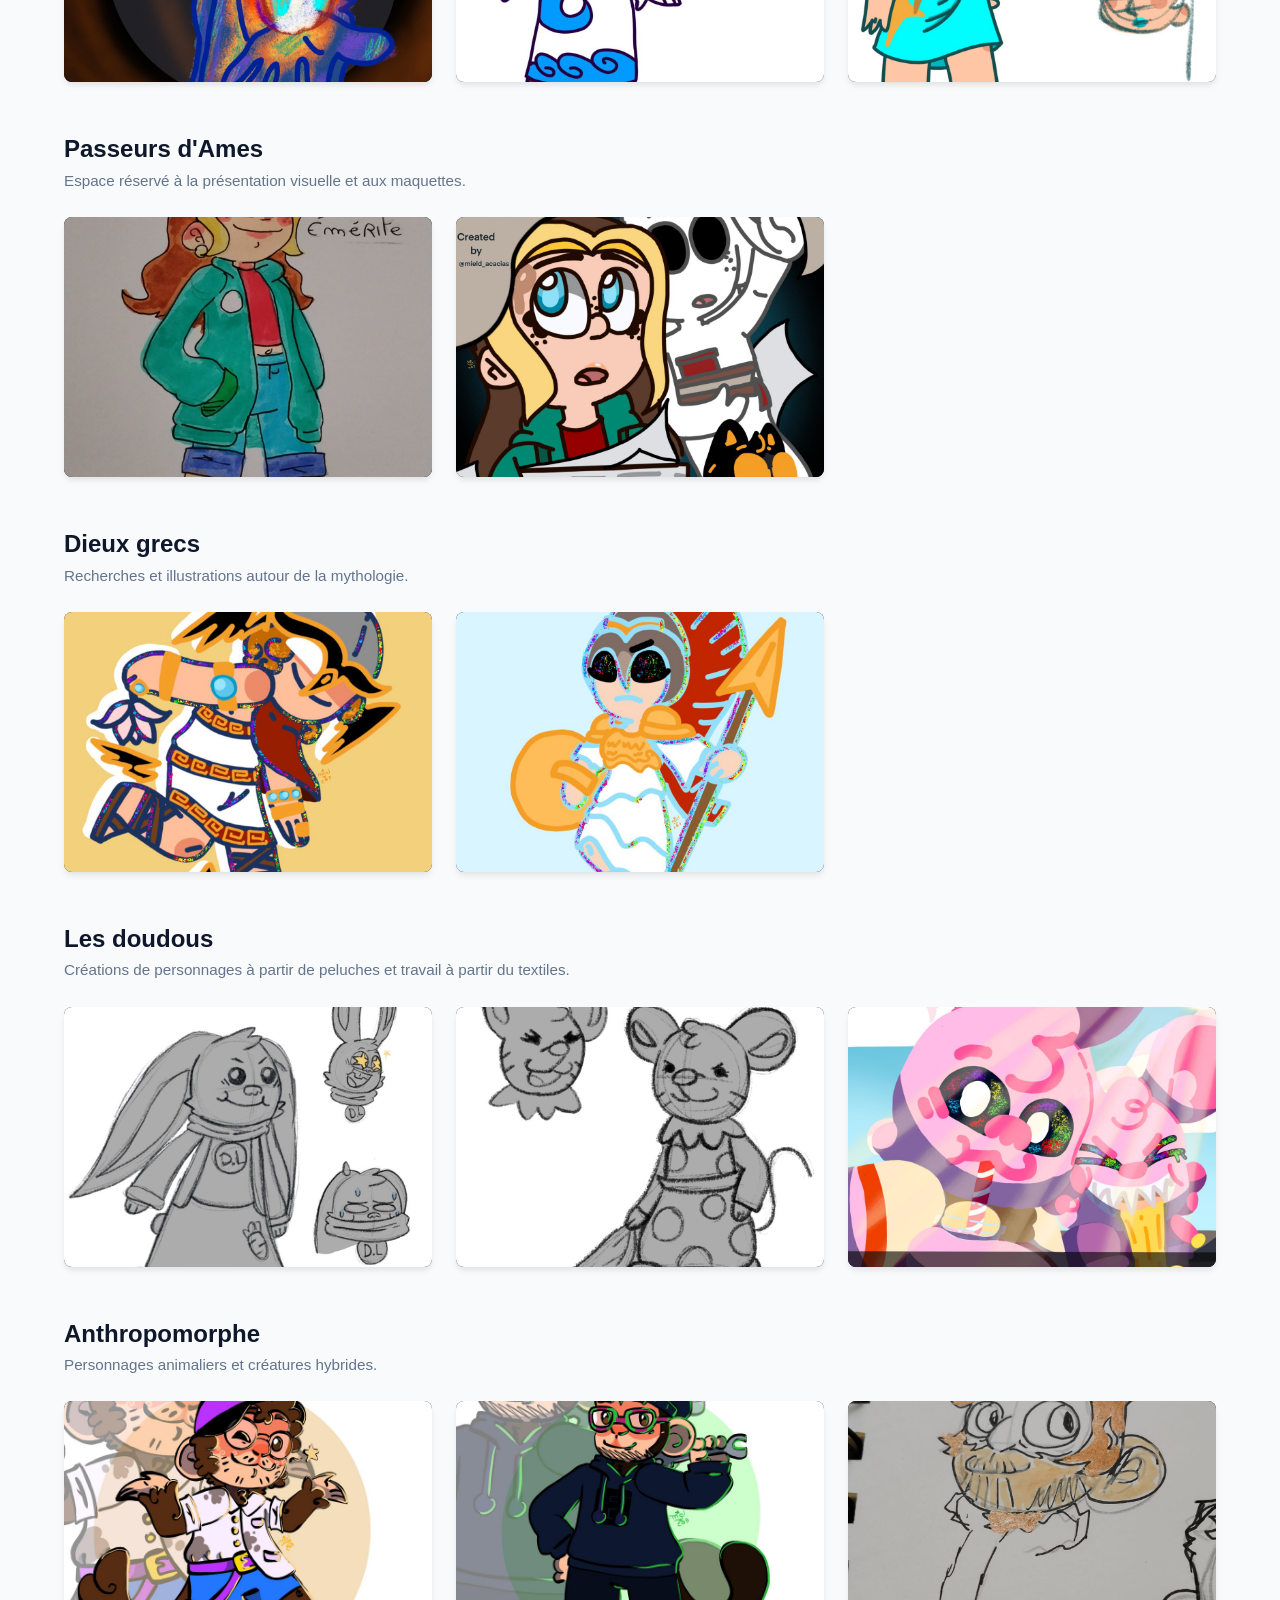
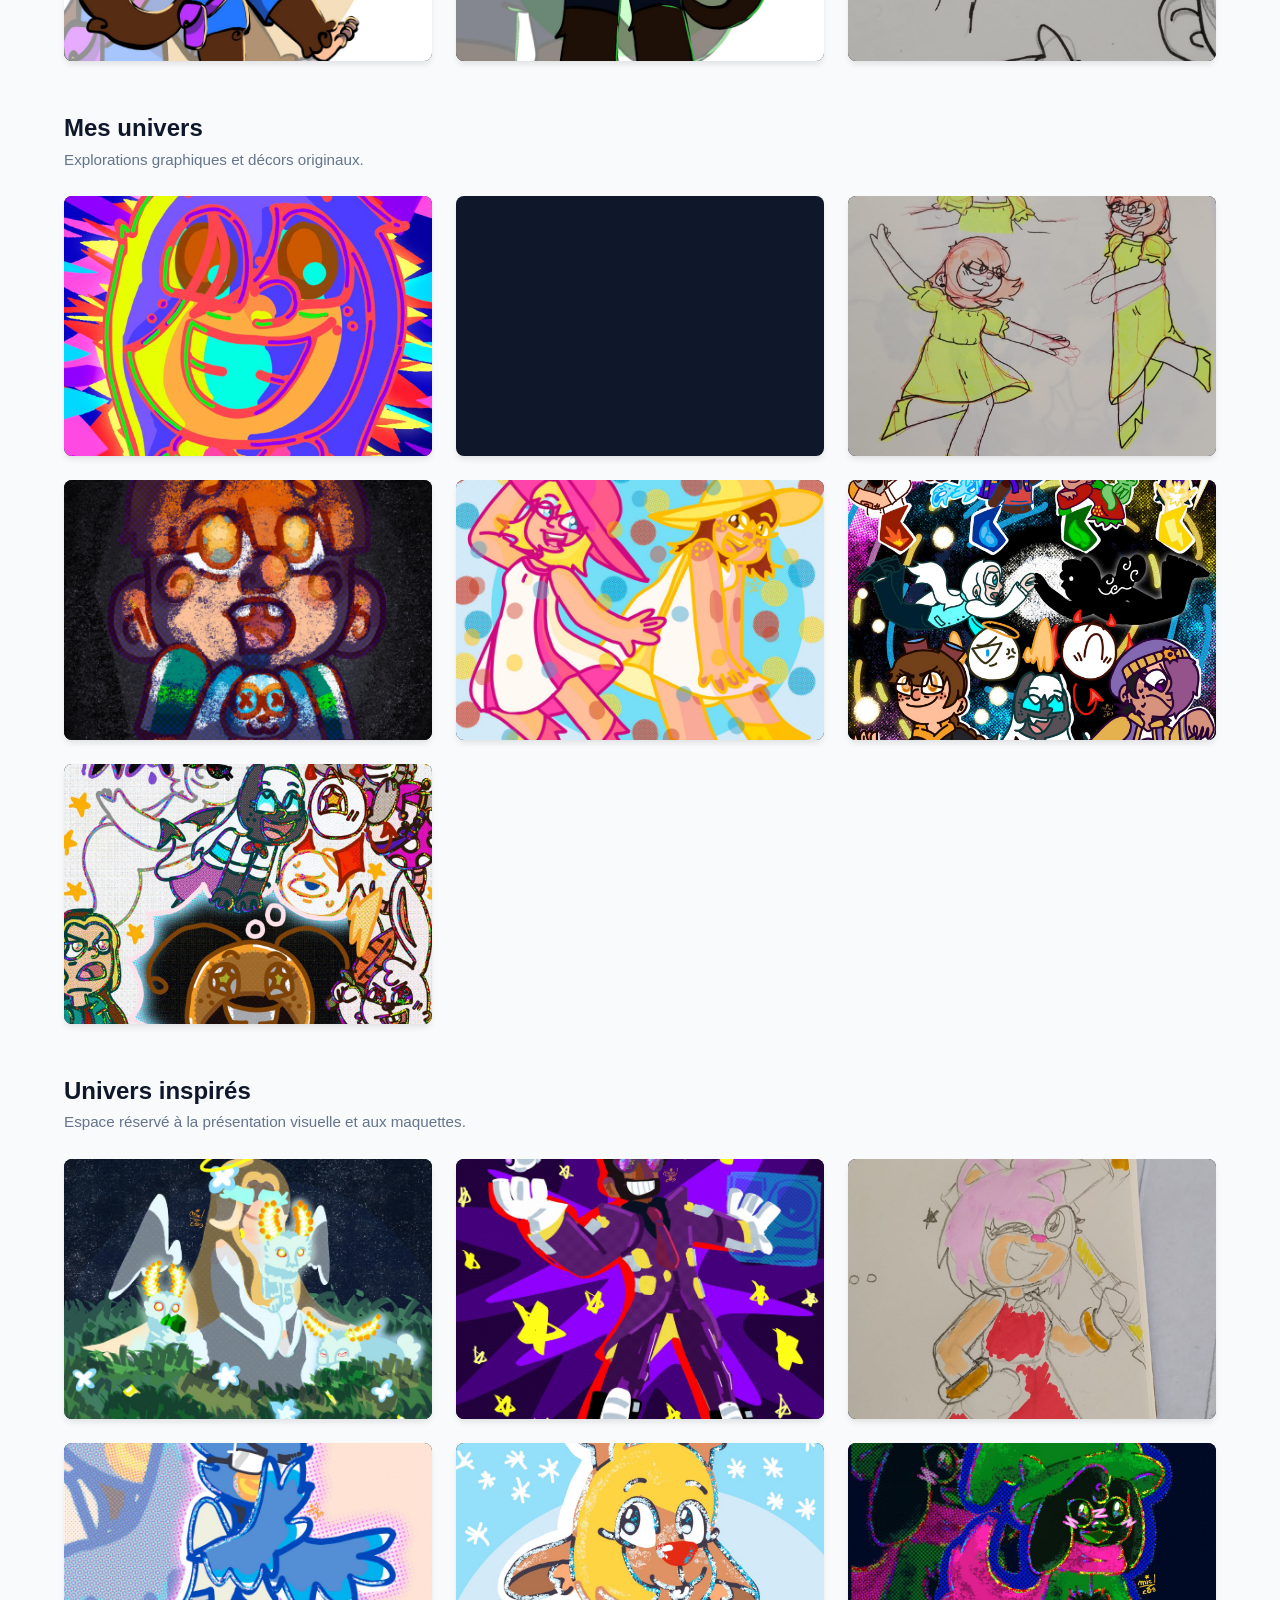
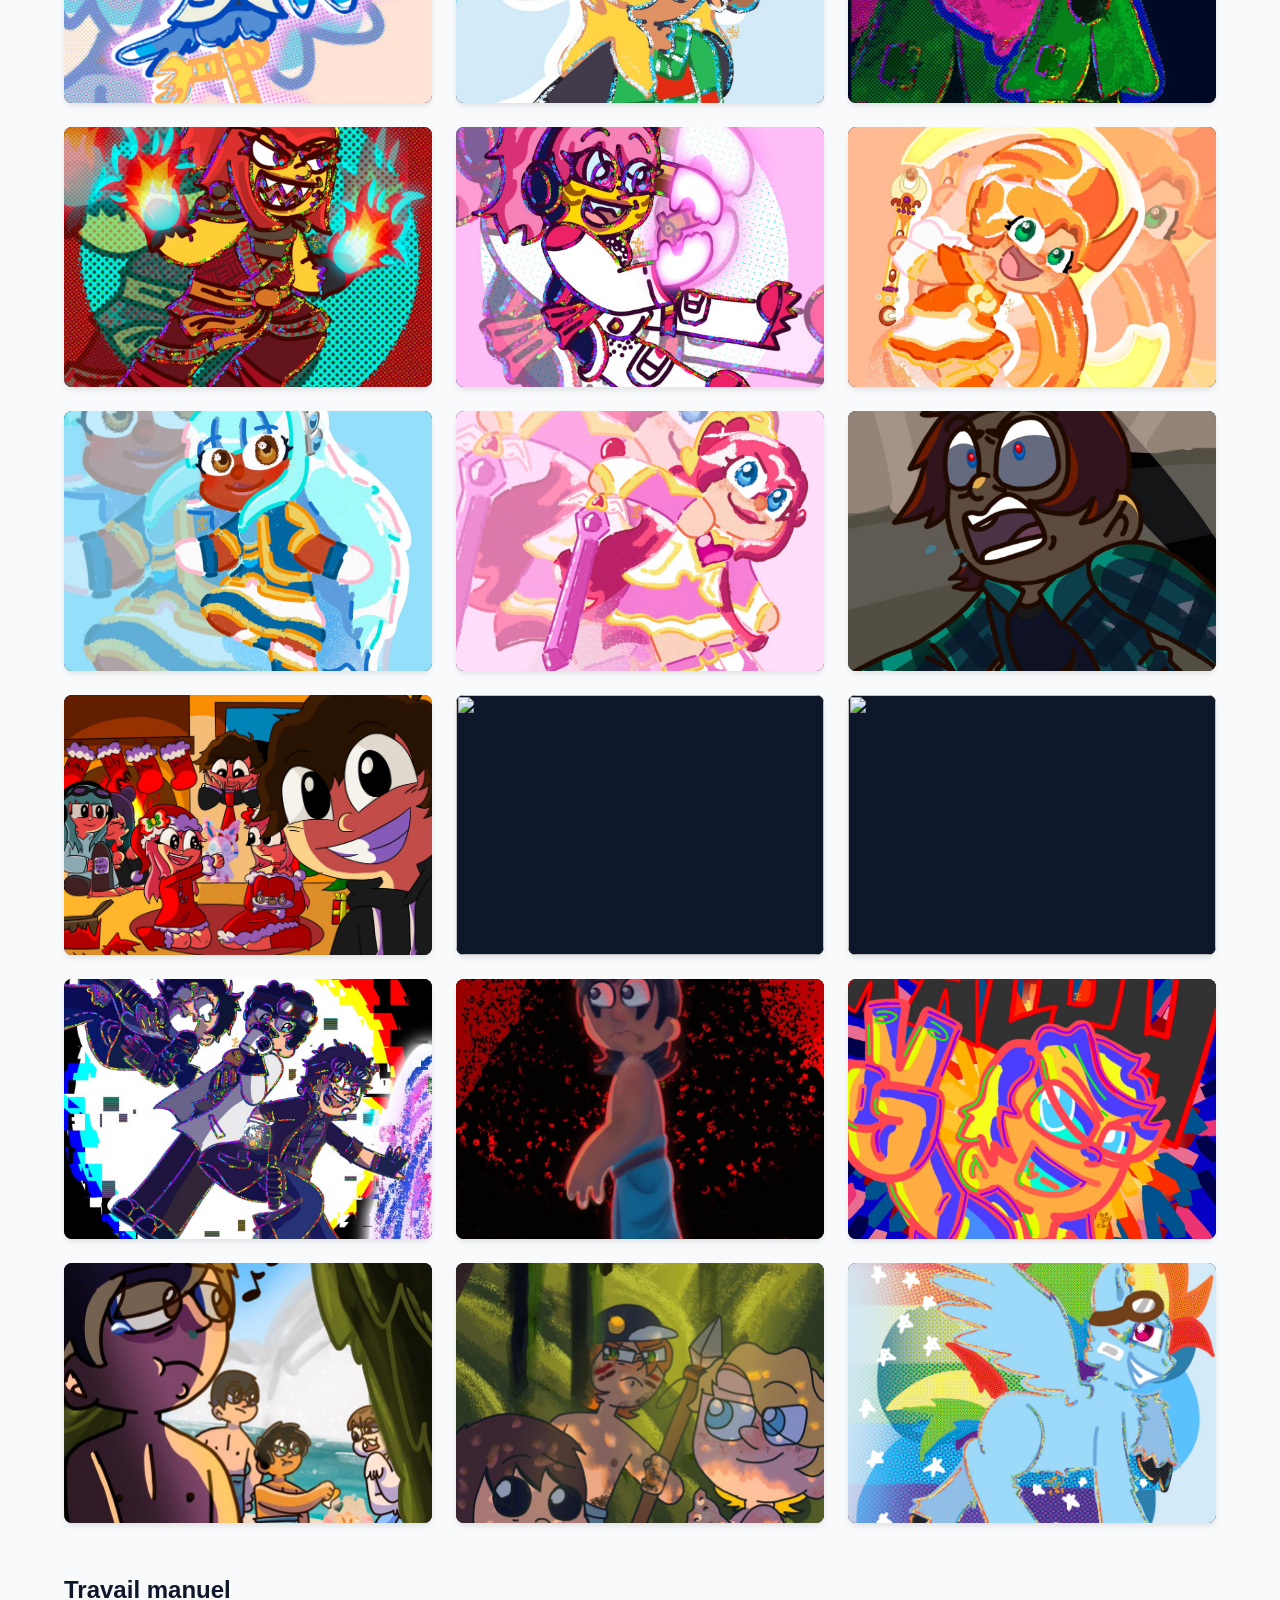
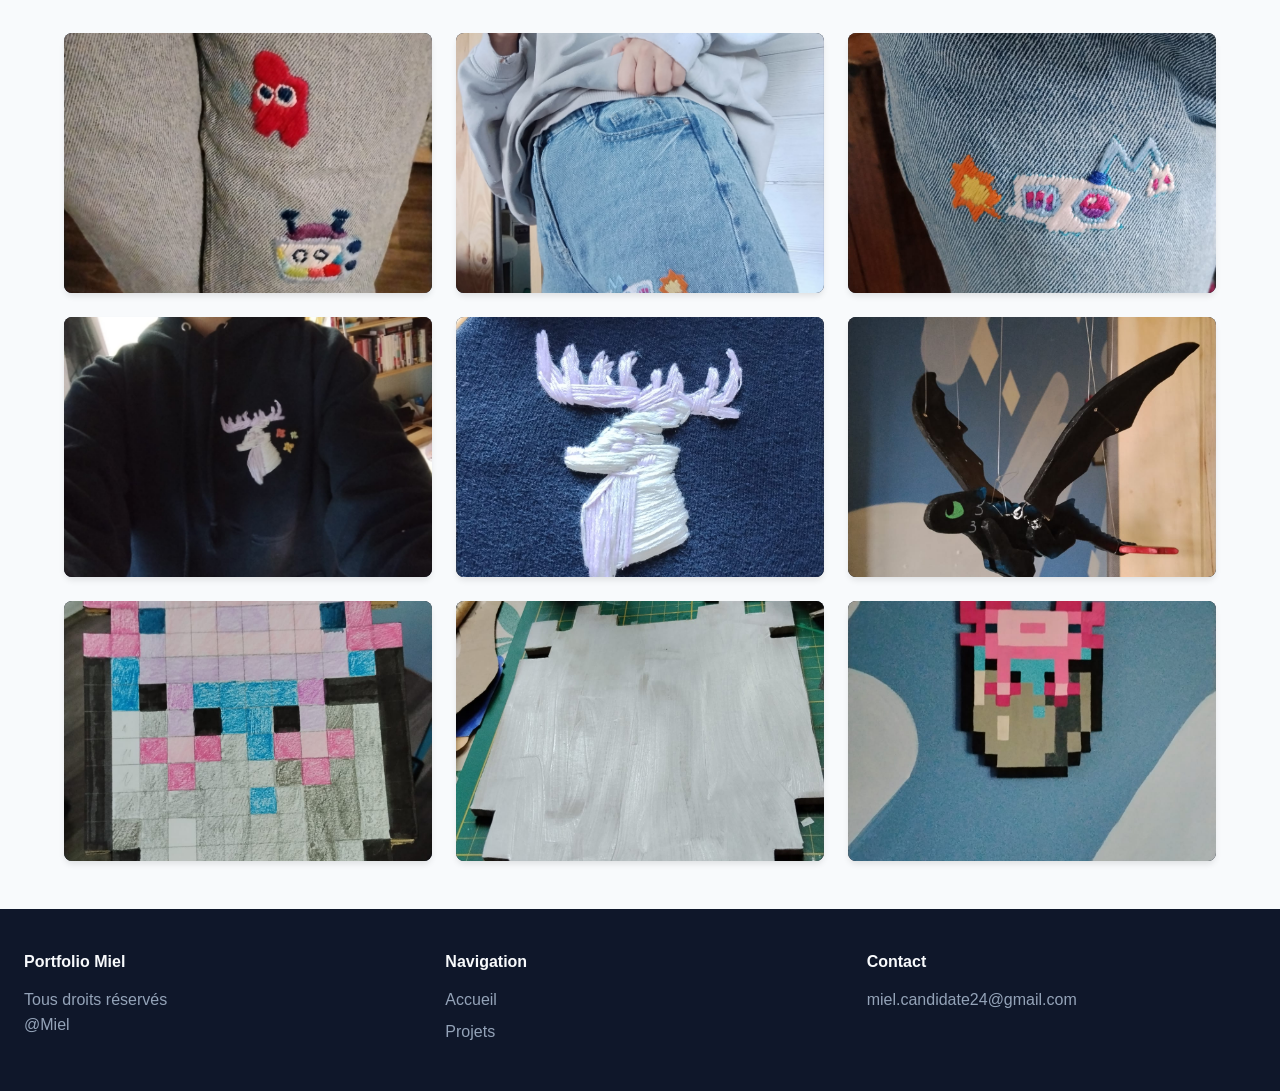
==== commit 6cc16a14: "Update index.html" ====
--- a/index.html
+++ b/index.html
@@ -35,7 +35,7 @@
     <section id="#Accueil" class="hero-section">
         <div class="hero-content">
             <h1>Bienvenue sur mon portfolio</h1>
-            <p>Salut, moi c'est Tessa. J'imagine tellement d'univers dans ma tête, j'ai besoin de les faire vivre. Je le fais de plein de manières plastiques différentes et j'aime bien aussi m'amuser avec d'autres univers existants</p>
+            <p>Salut, moi c'est Tessa. J'imagine tellement d'univers dans ma tête, j'ai besoin de les faire vivre. Je le fais de plein de manières plastiques différentes et j'aime bien aussi m'amuser avec d'autres univers existants.</p>
             <div class="hero-actions">
                 <a href="#1" class="btn btn-creative-secondary">Genèse & Regards</a>
                 <a href="#2" class="btn btn-creative-secondary">Univers Inspirés</a>
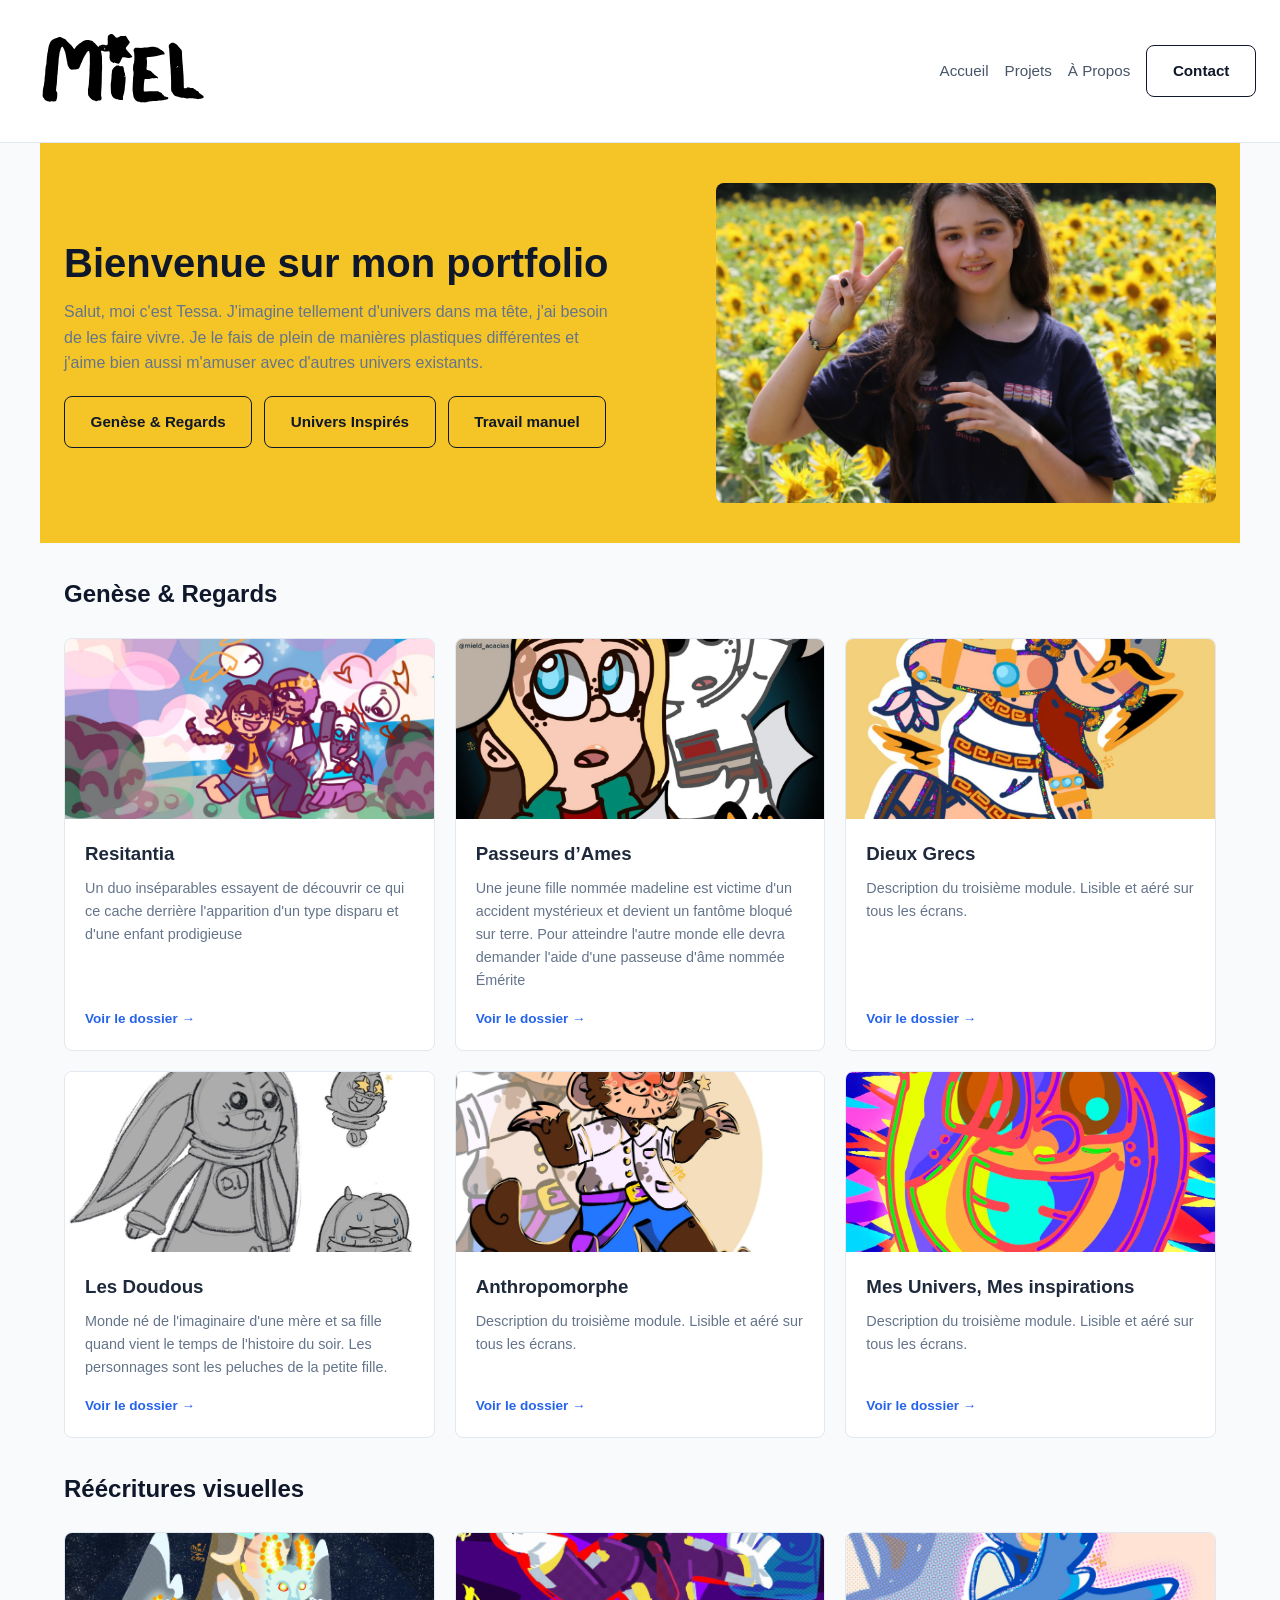
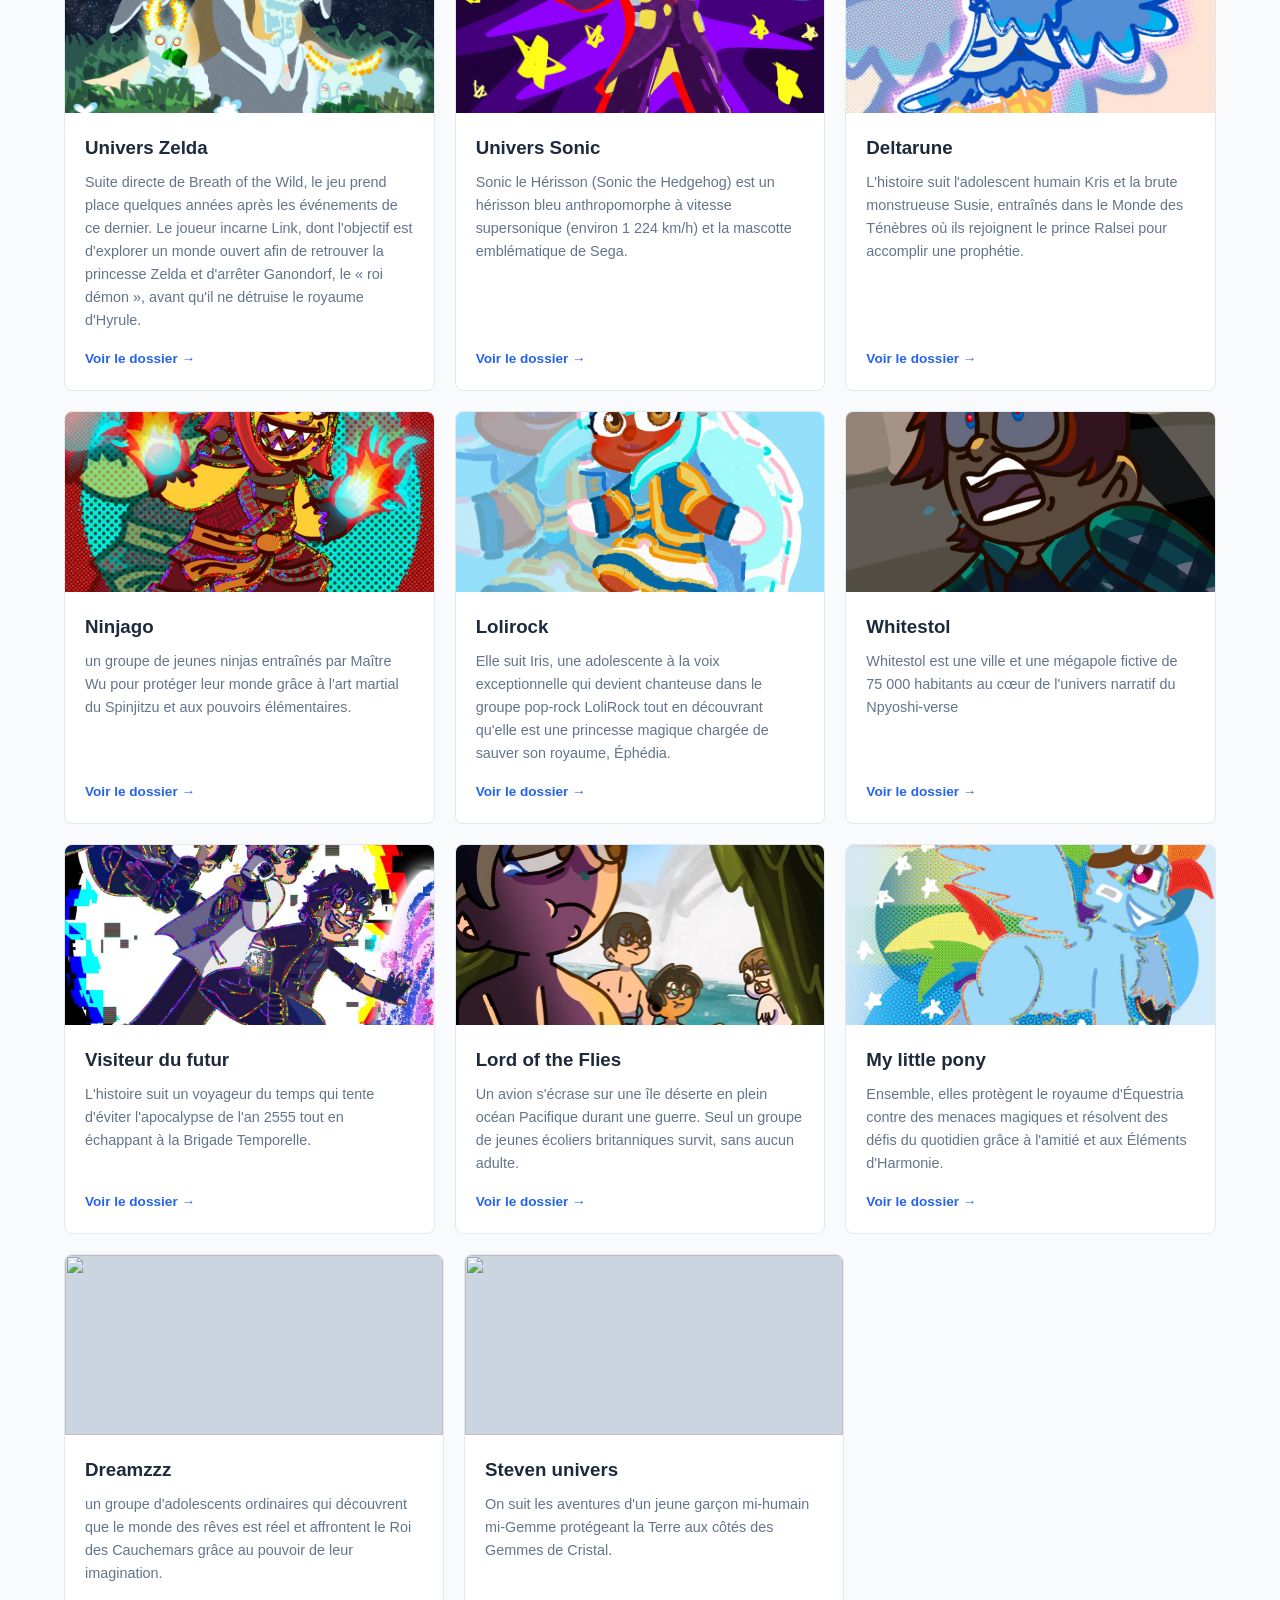
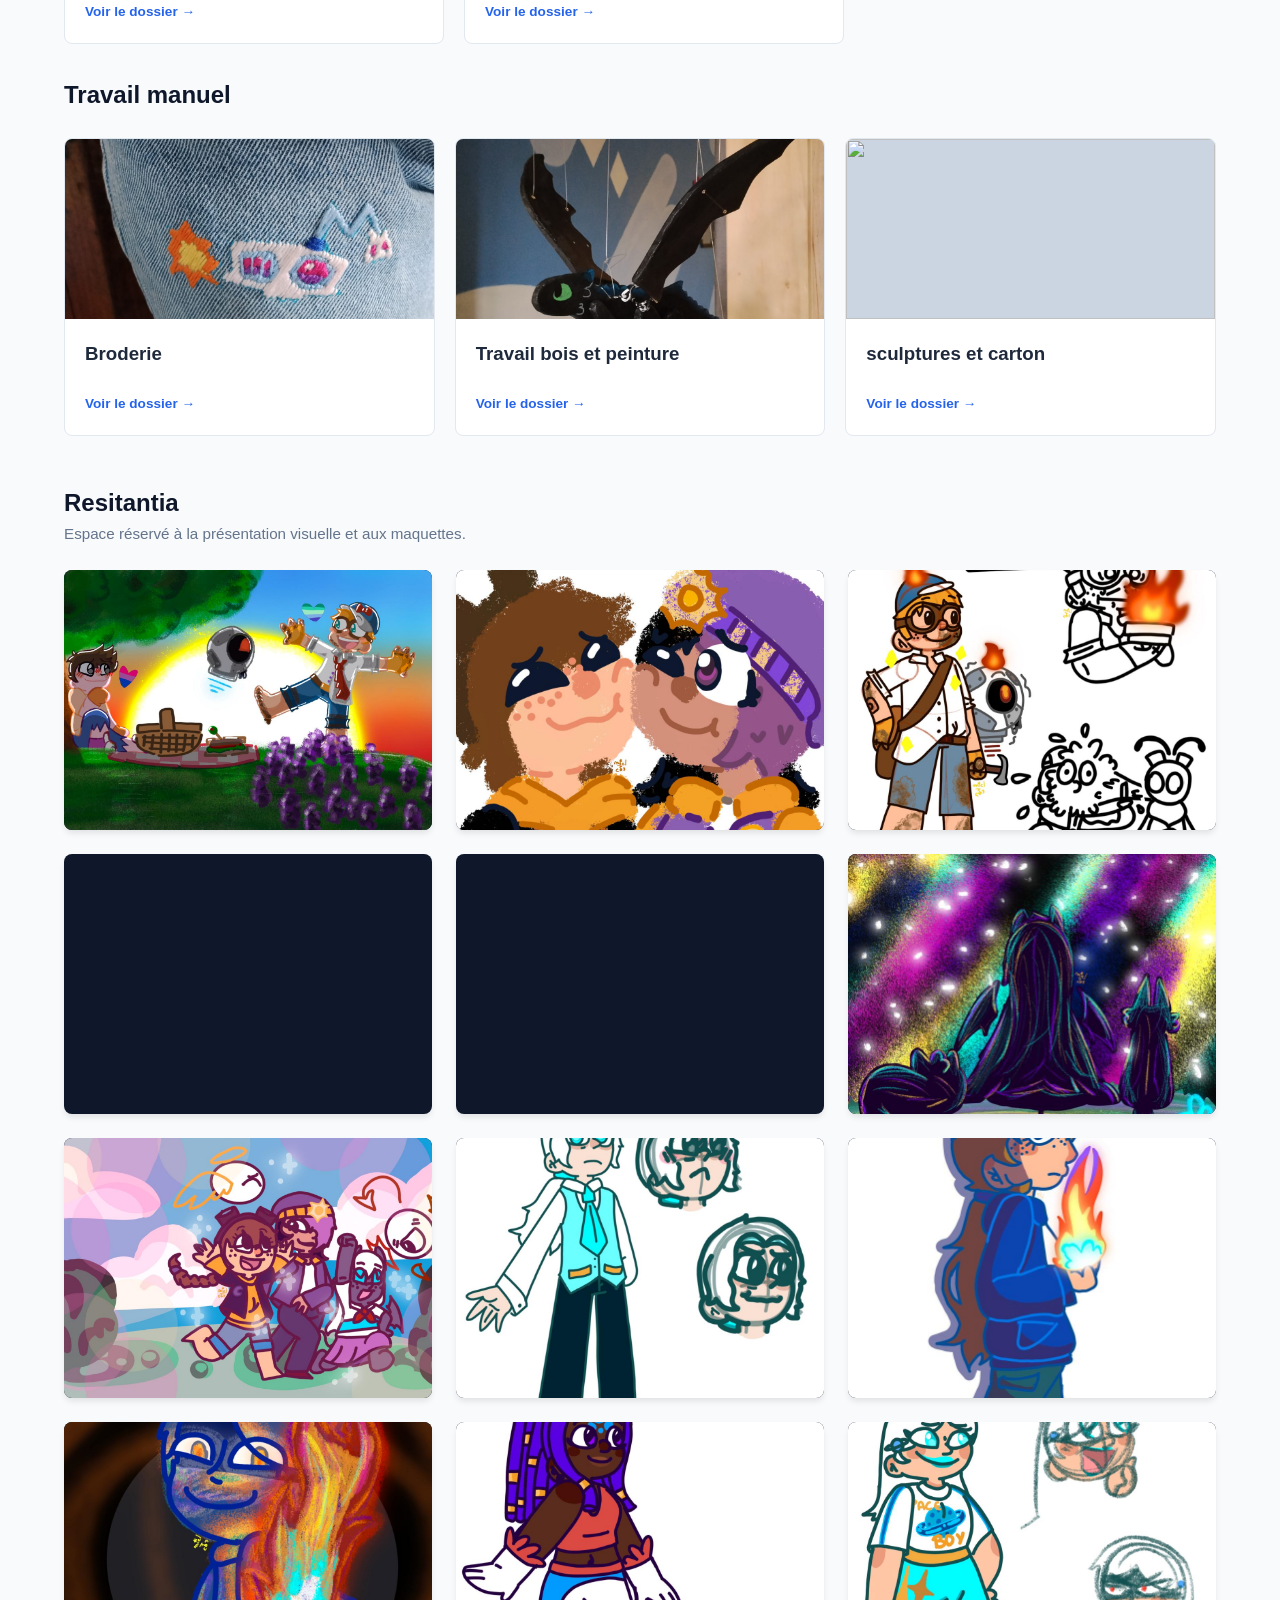
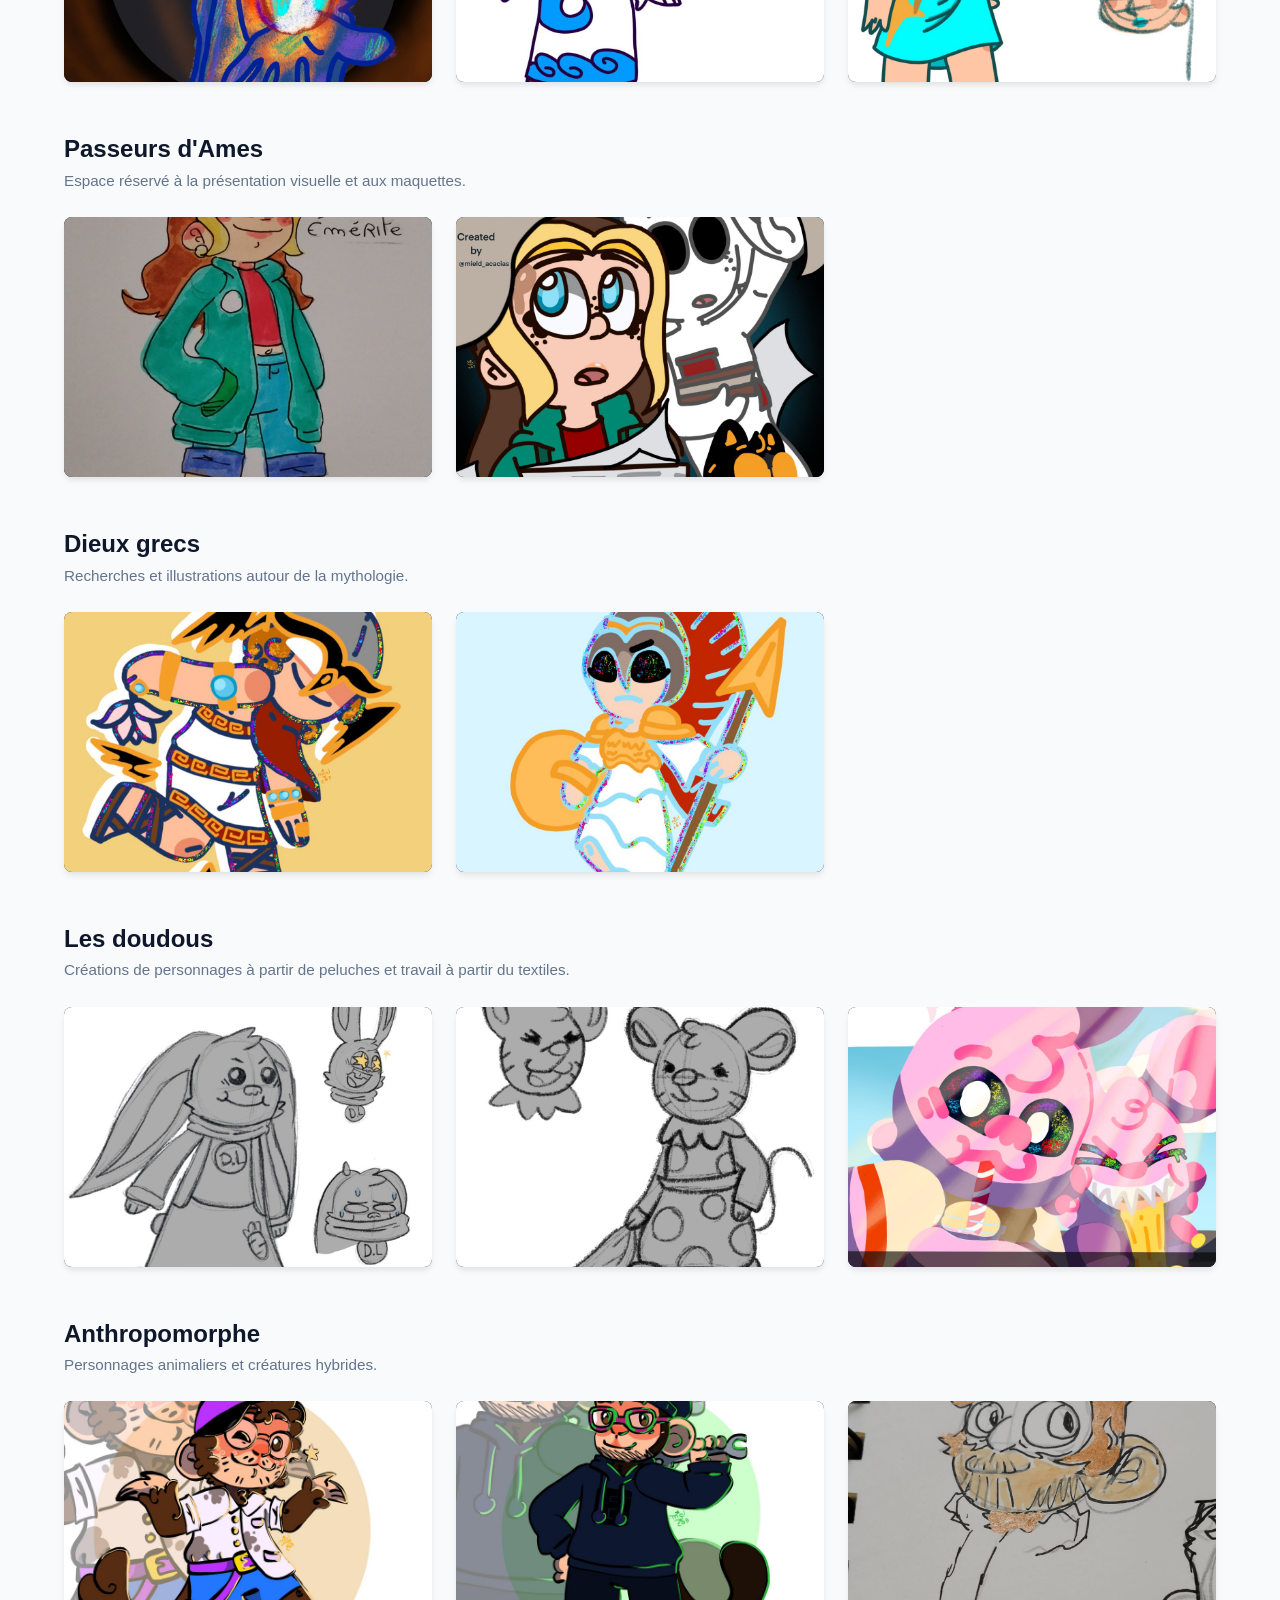
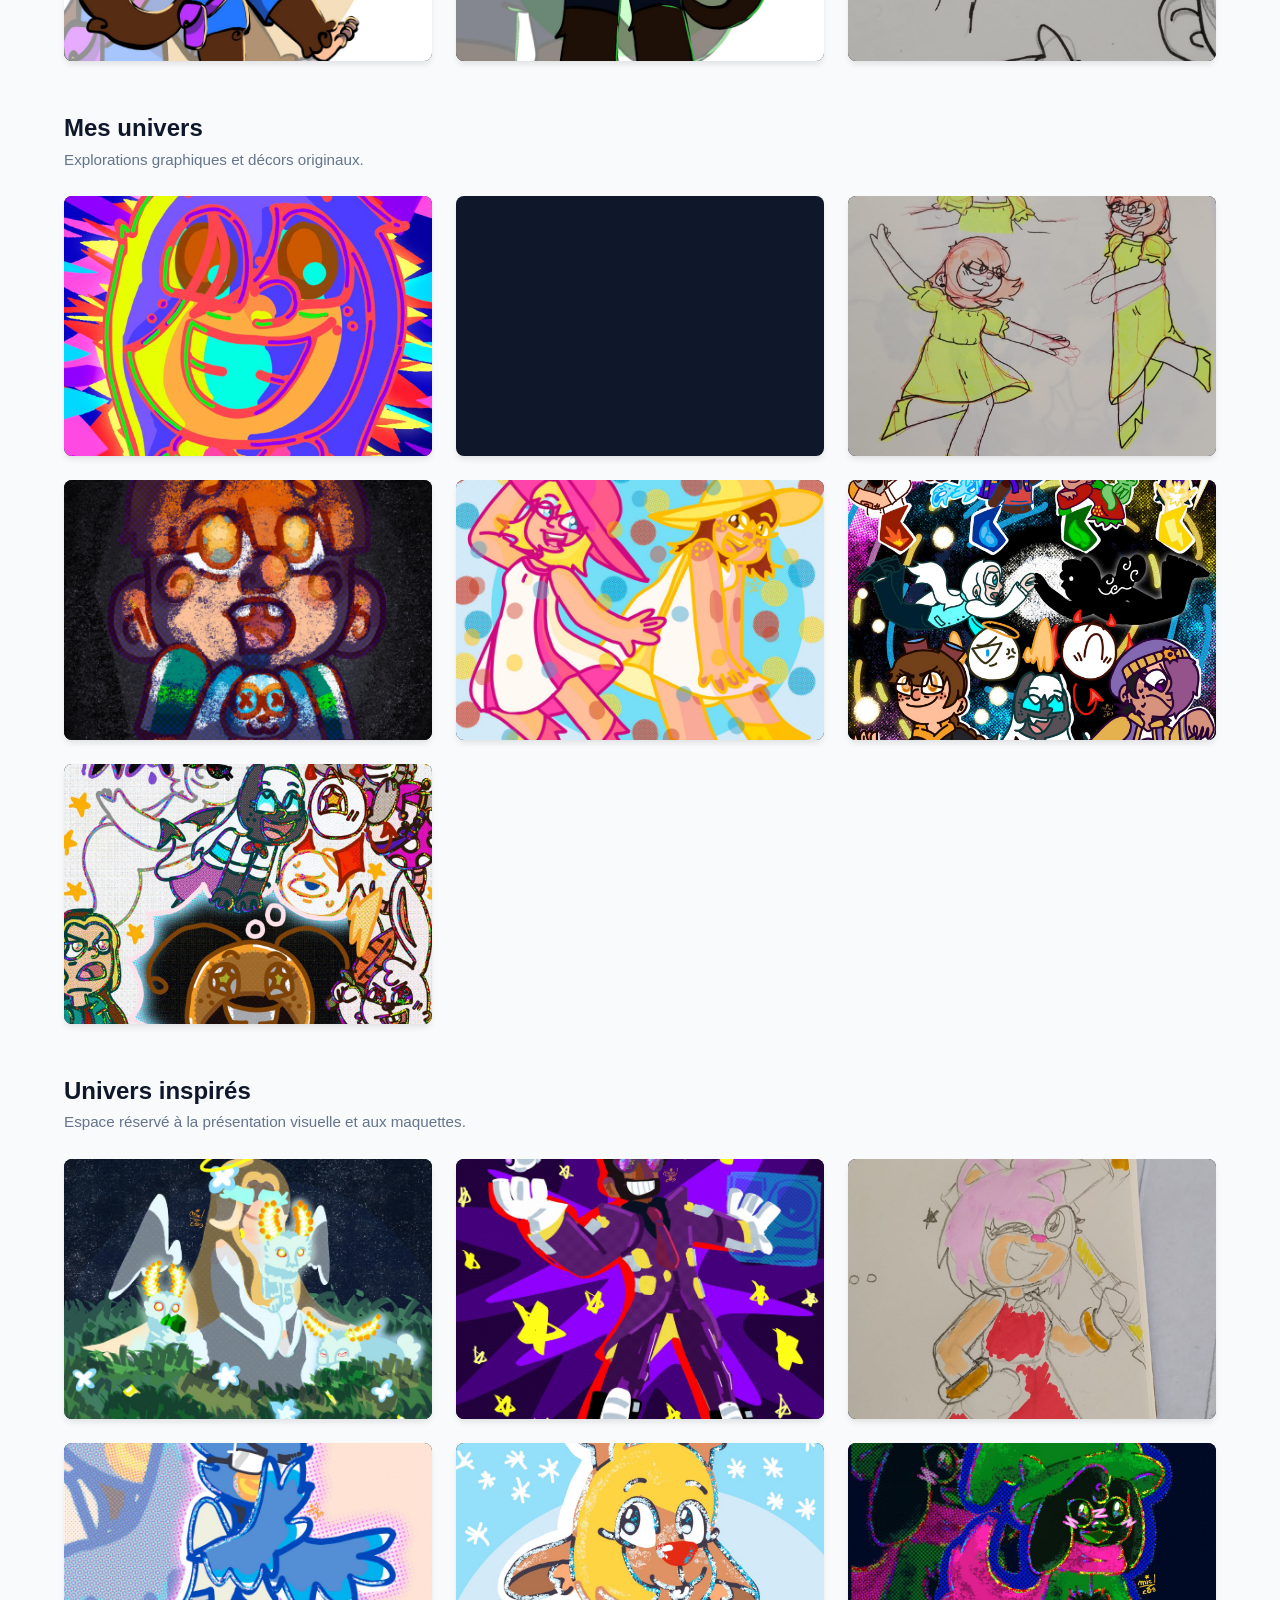
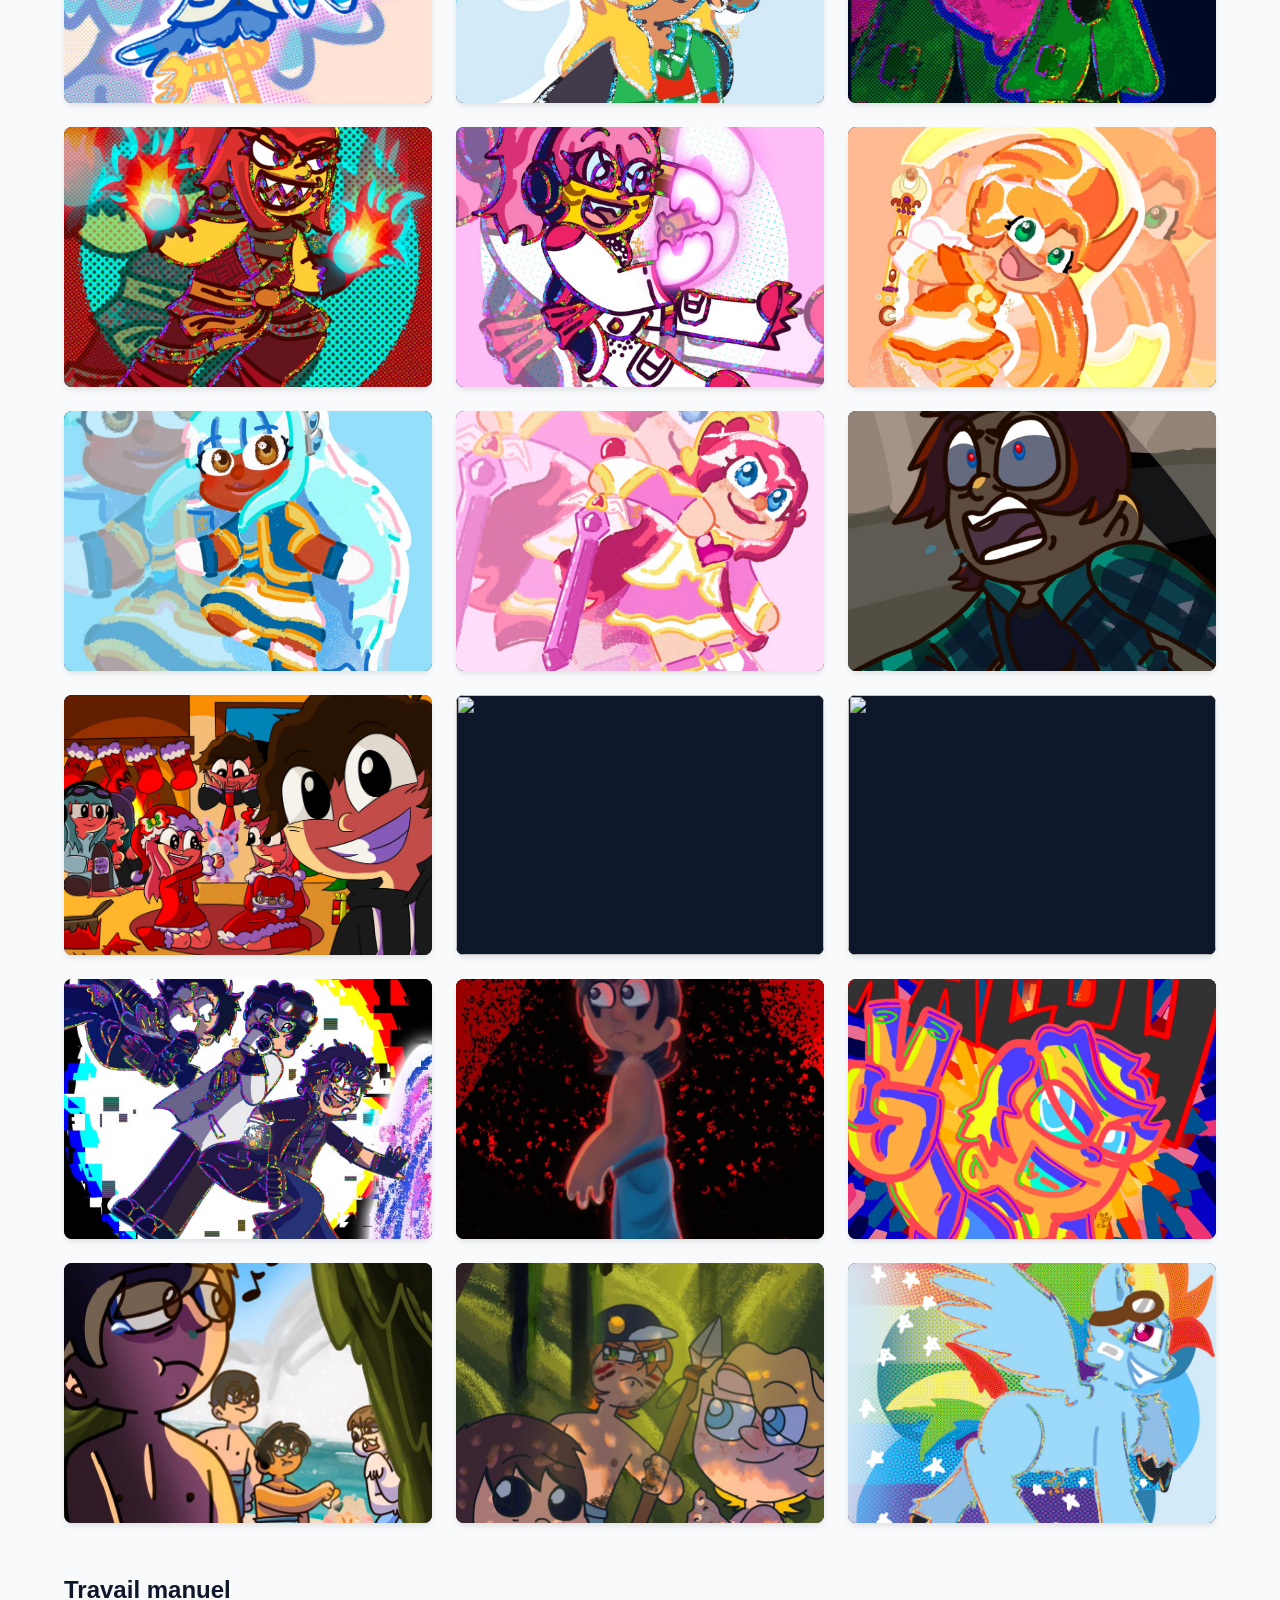
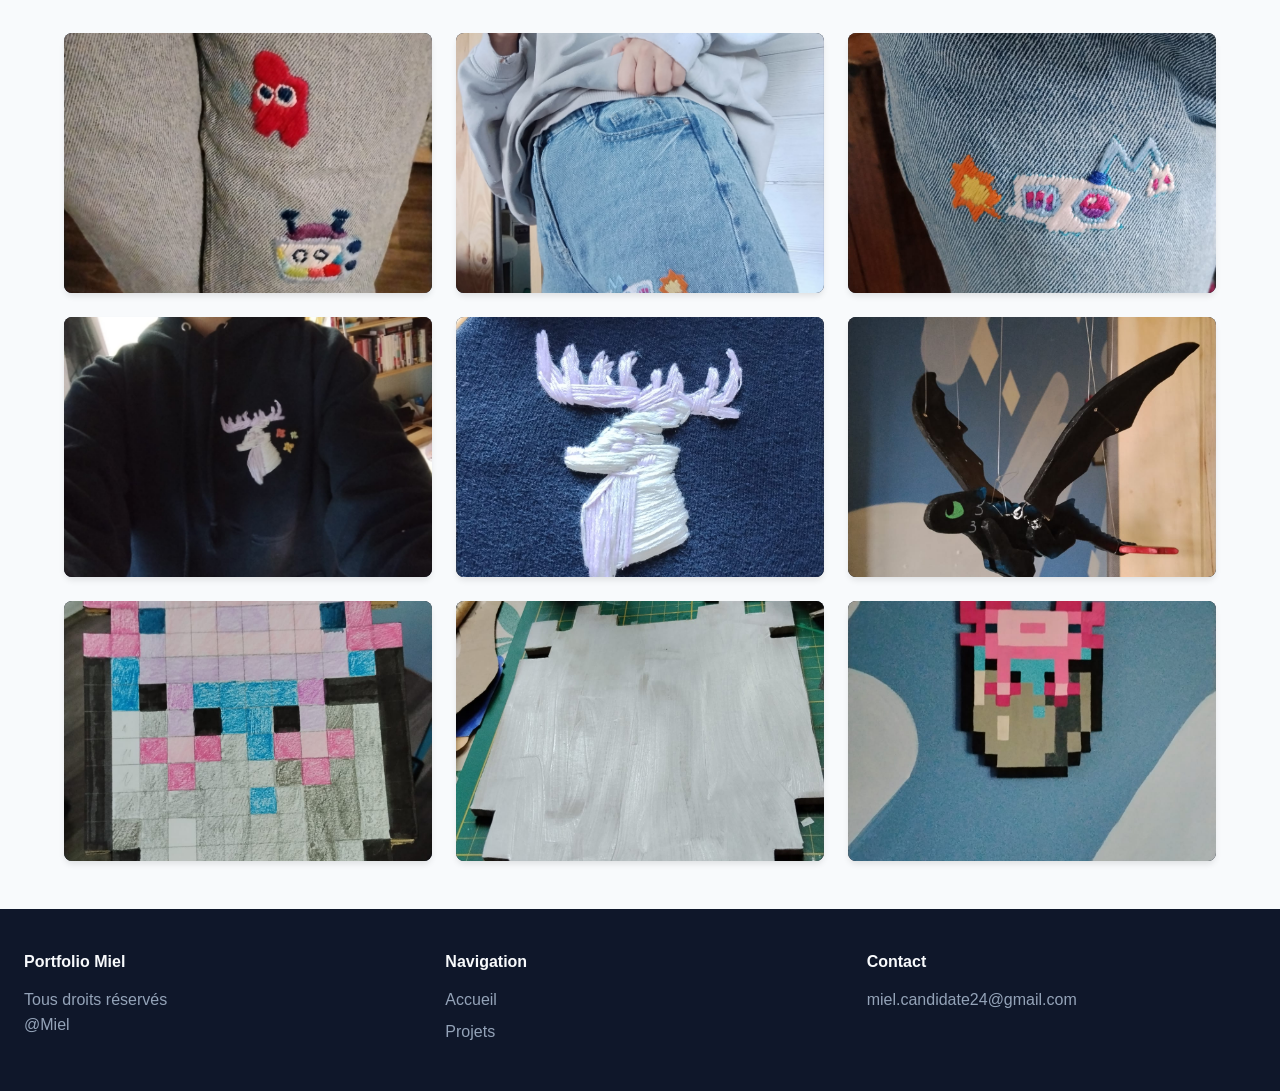
==== commit 42282587: "Update index.html" ====
--- a/index.html
+++ b/index.html
@@ -123,7 +123,7 @@
                 <div class="card-image-box"><img src="img/agent_stone.jpeg"></div>
                 <div class="card-body">
                     <h3>Univers Sonic</h3>
-                    <p>Description du deuxième module. Lisible et aéré sur tous les écrans.</p>
+                    <p>Sonic le Hérisson (Sonic the Hedgehog) est un hérisson bleu anthropomorphe à vitesse supersonique (environ 1 224 km/h) et la mascotte emblématique de Sega.</p>
                     <a href="#Univers Sonic" class="card-link">Voir le dossier &rarr;</a>
                 </div>
             </article>
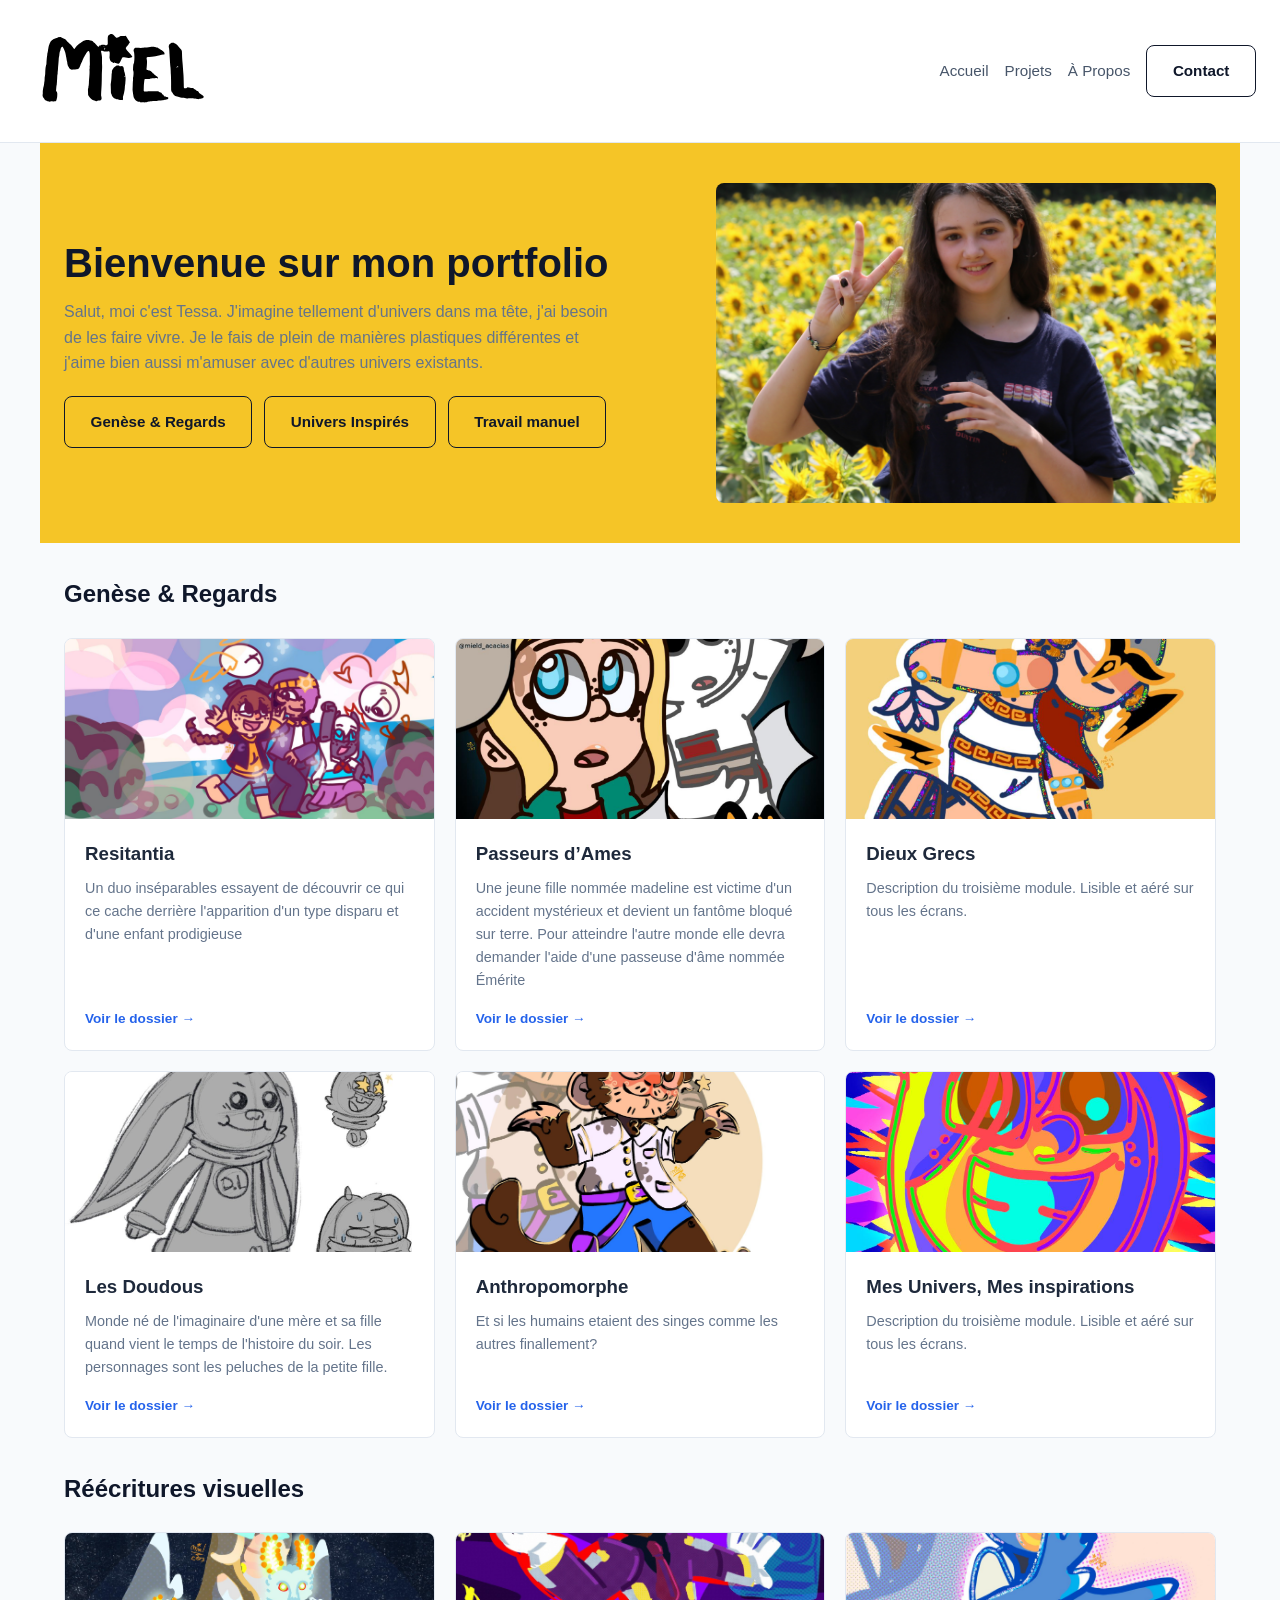
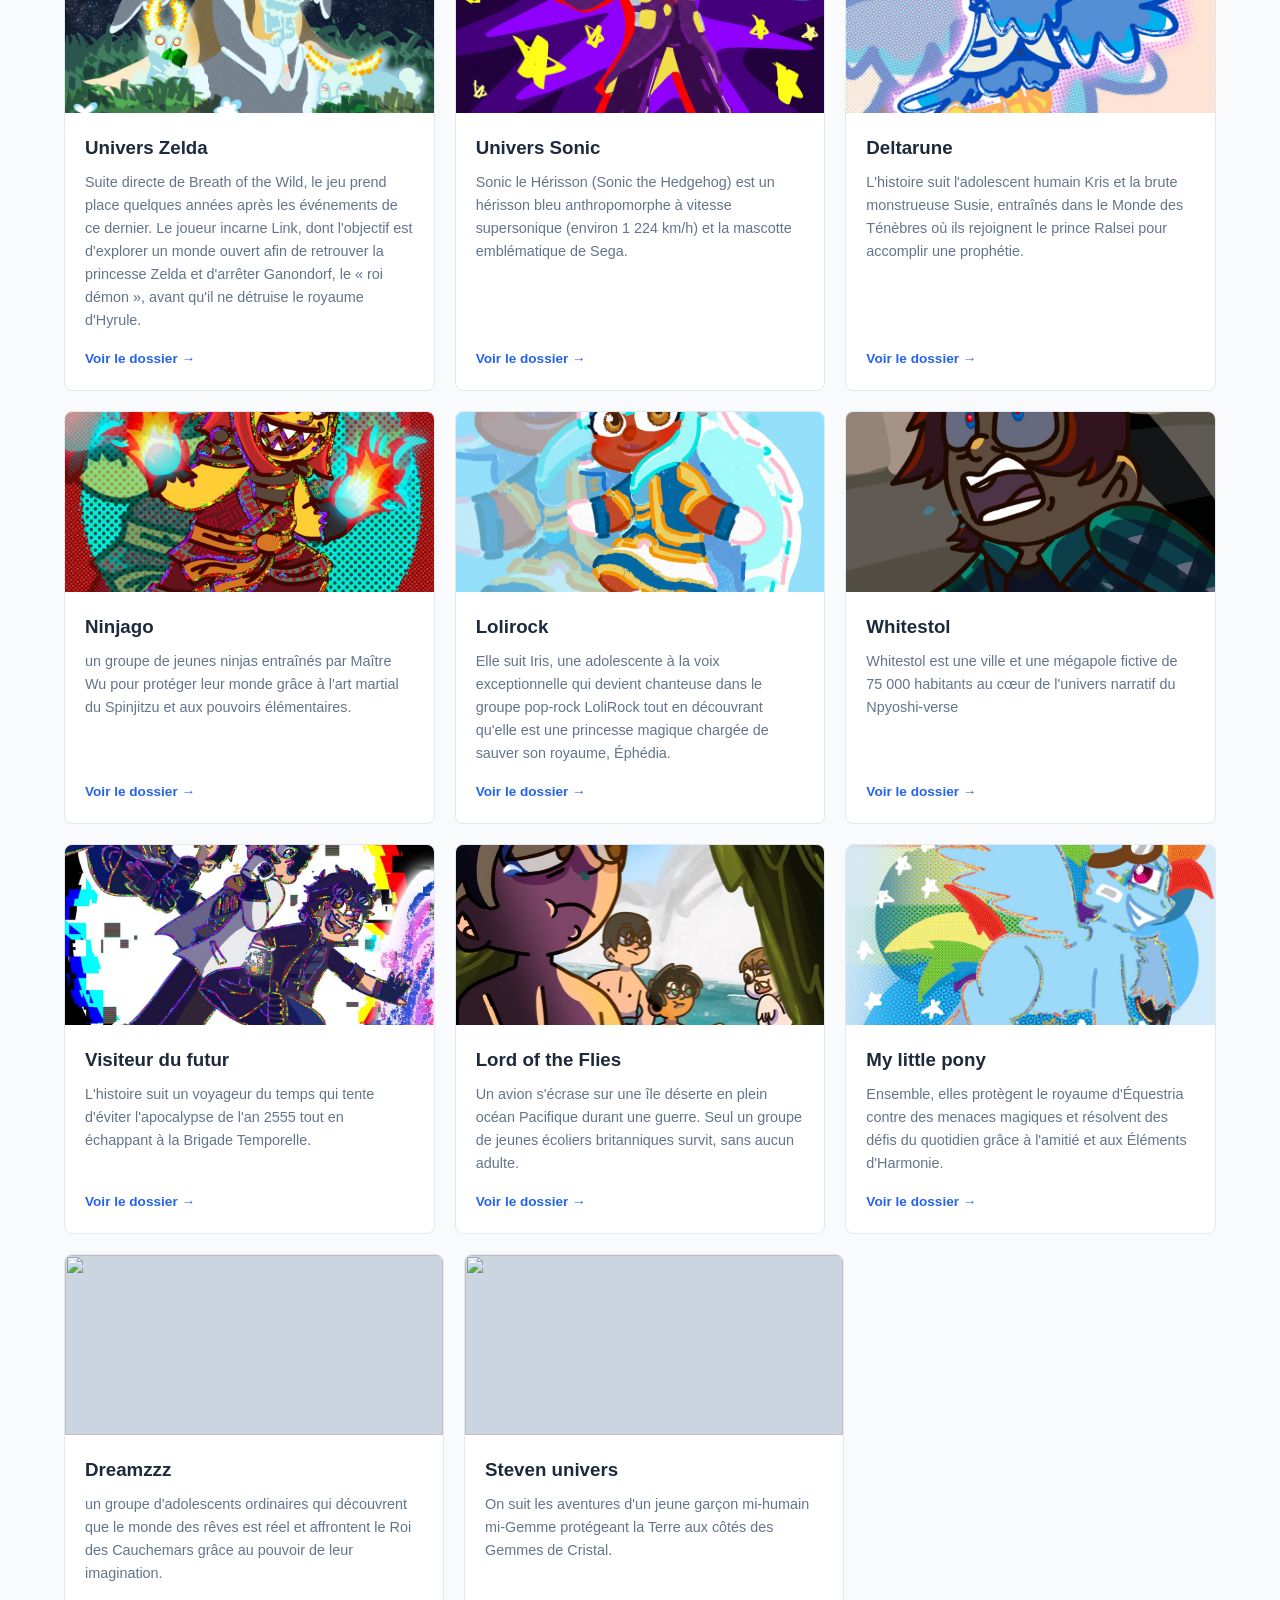
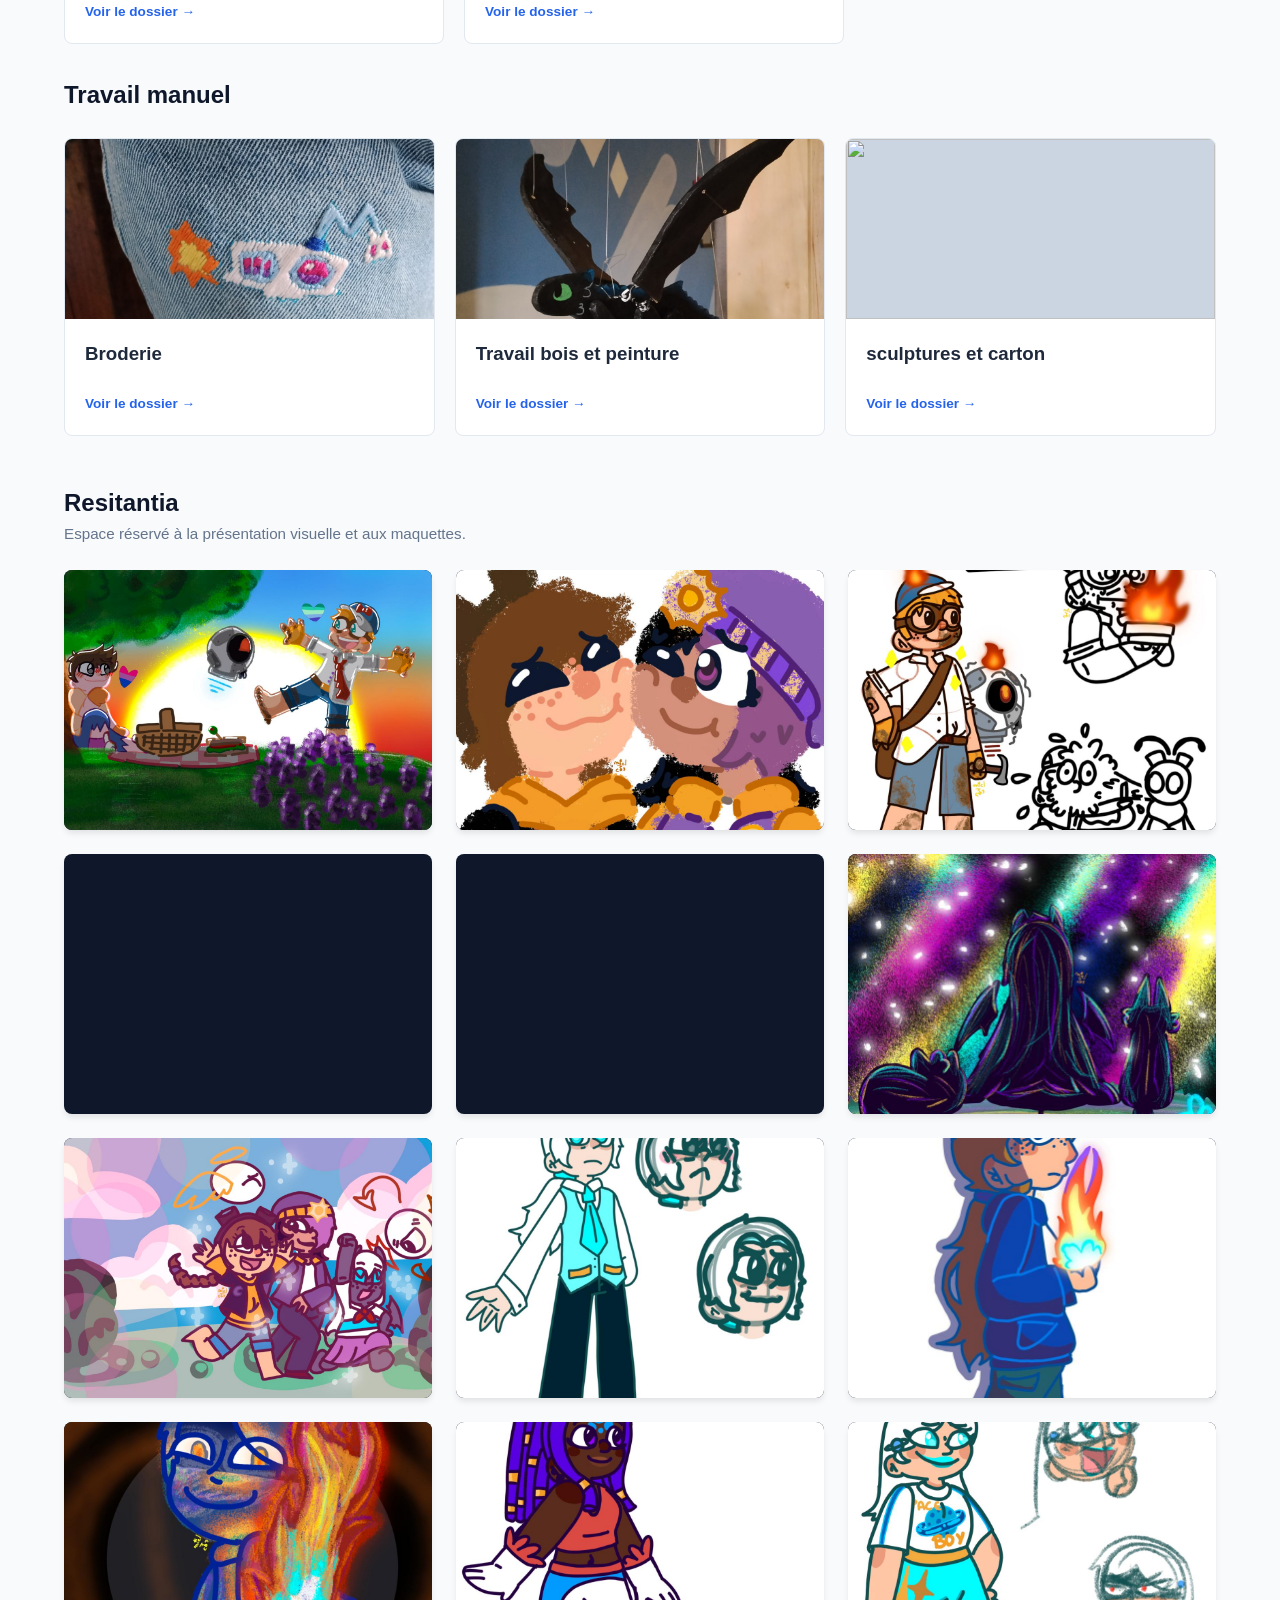
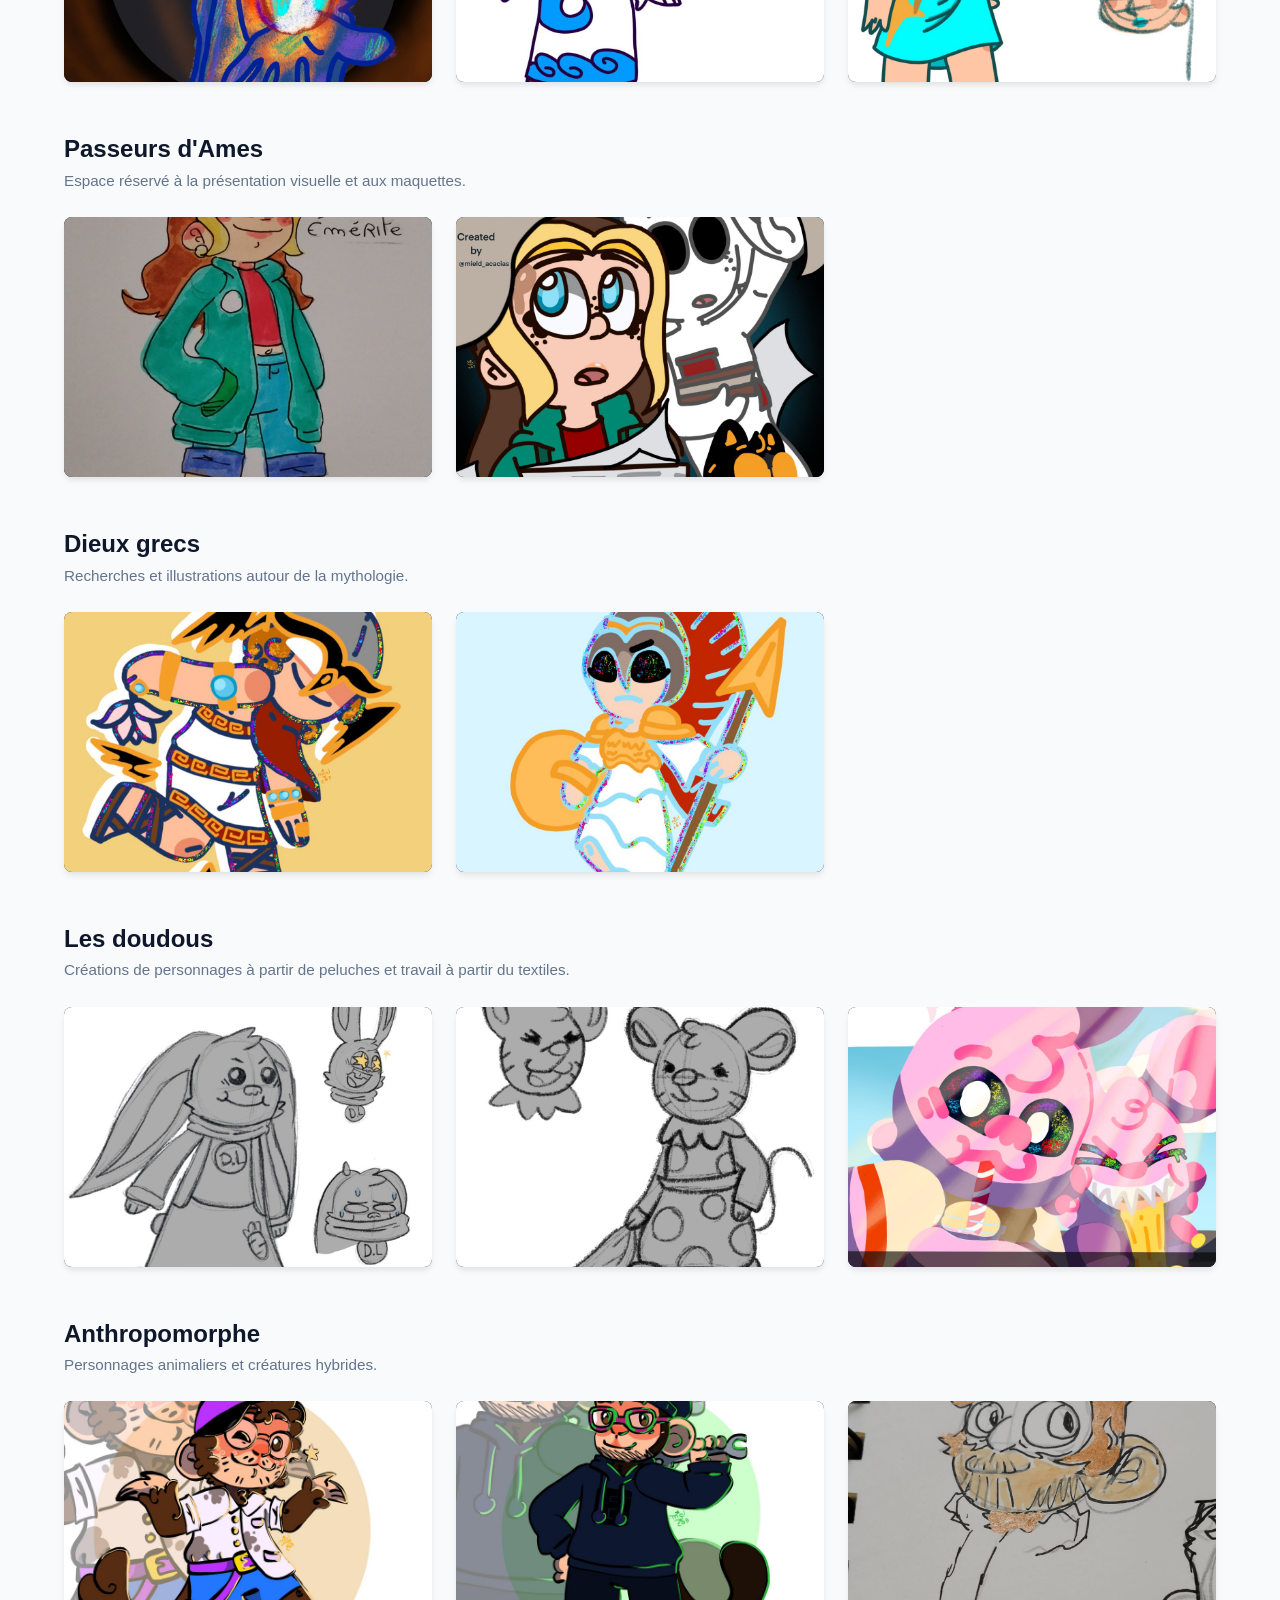
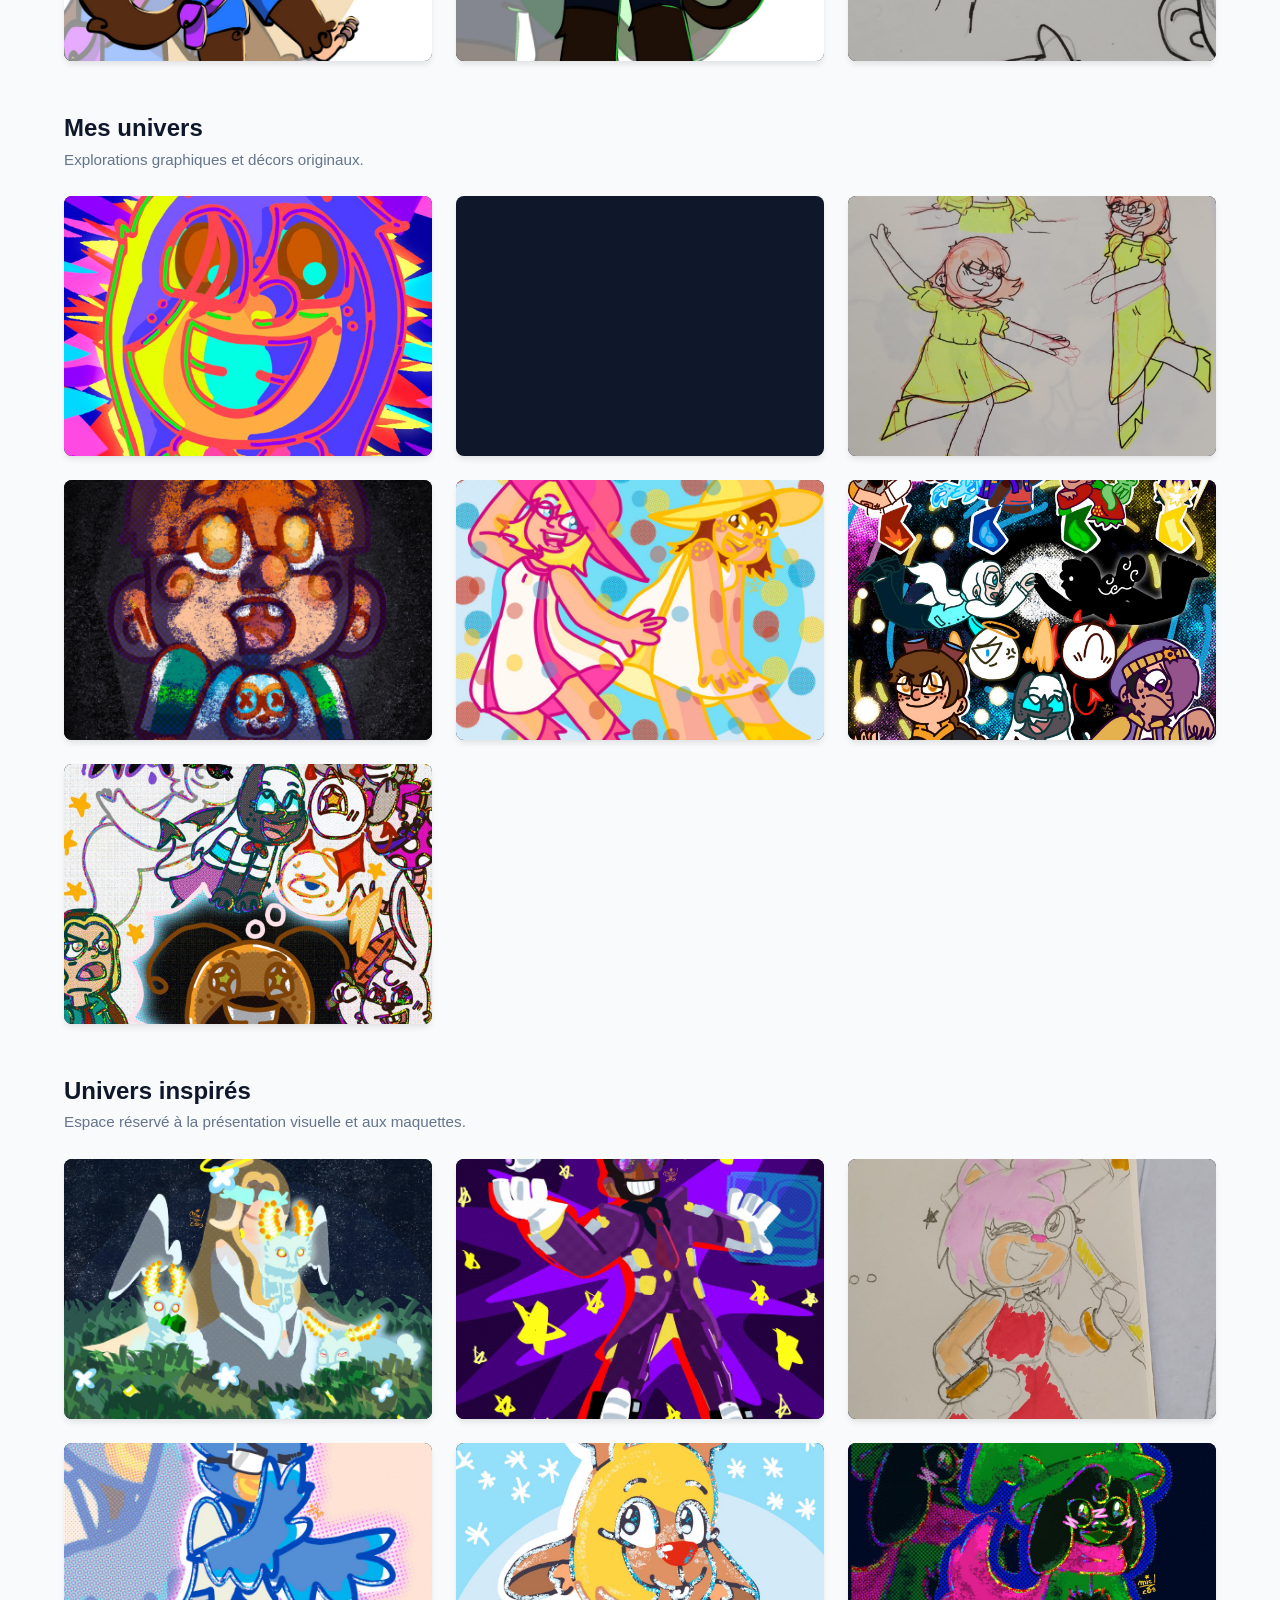
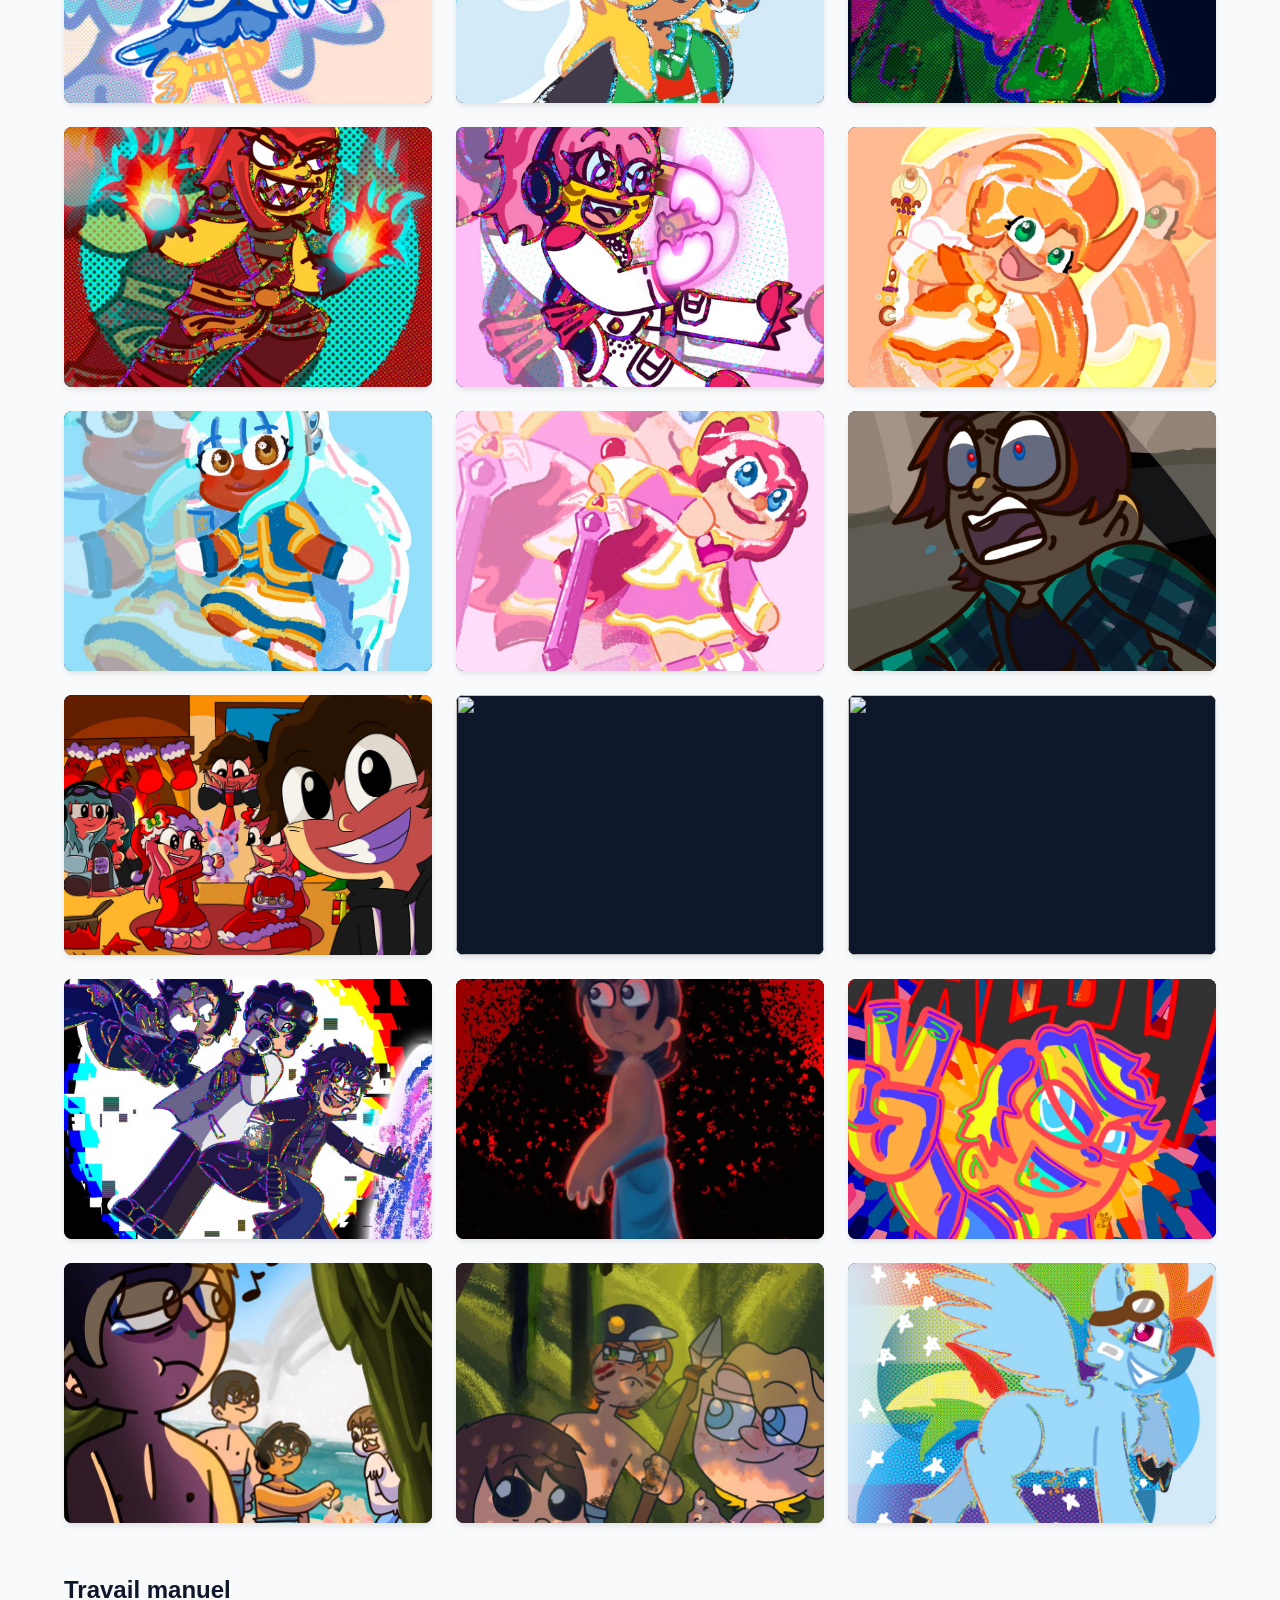
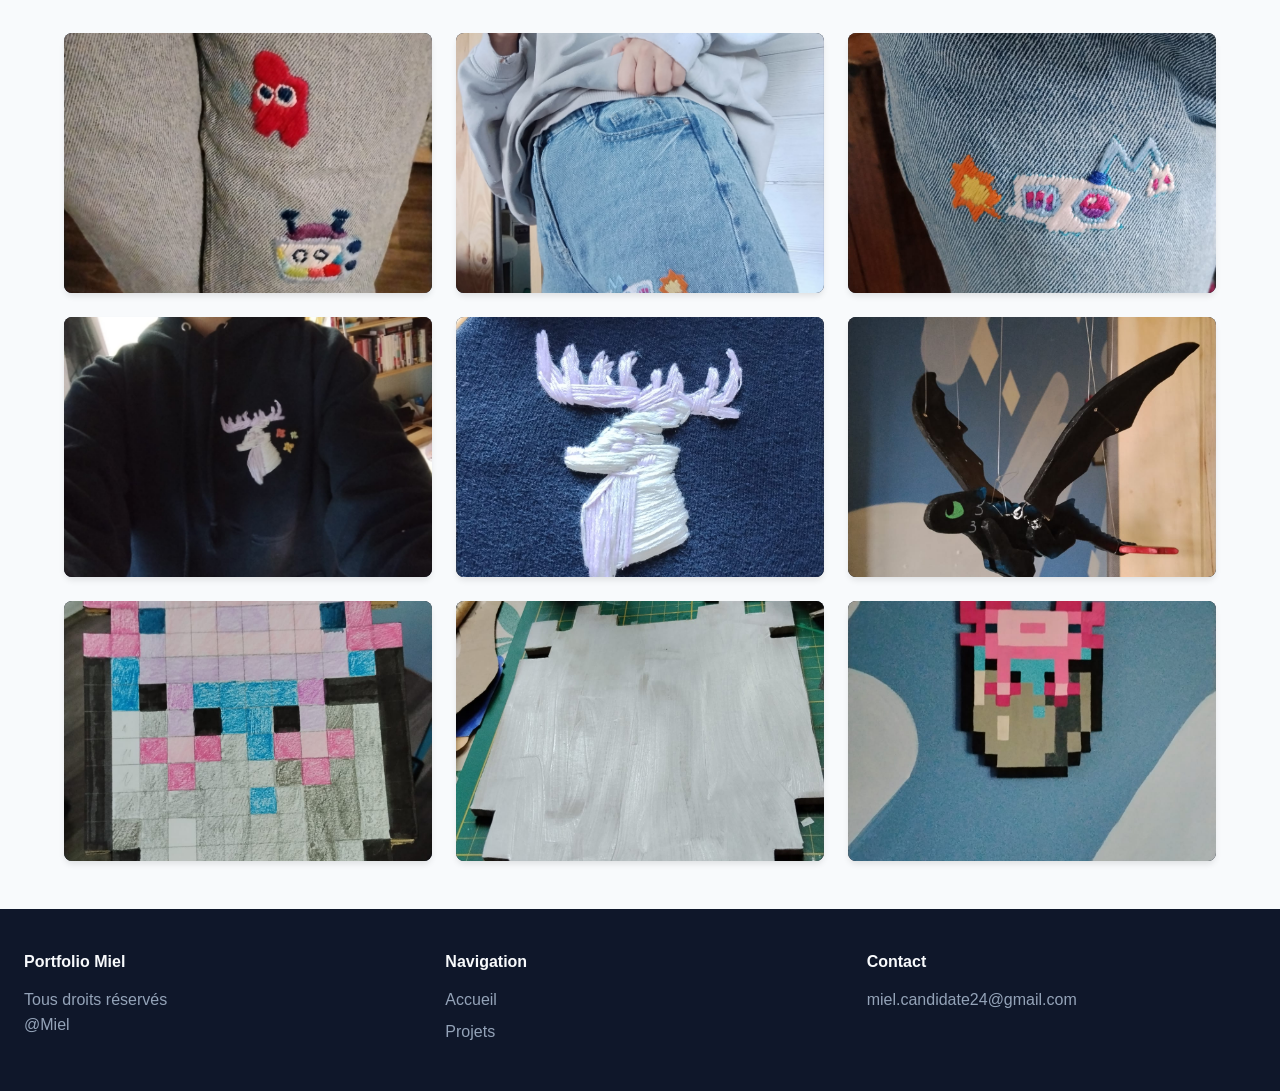
==== commit bef422bf: "Update index.html" ====
--- a/index.html
+++ b/index.html
@@ -90,7 +90,7 @@
                 <div class="card-image-box"><img src="img/anthropomorphe2.jpeg"></div>
                 <div class="card-body">
                     <h3>Anthropomorphe</h3>
-                    <p>Description du troisième module. Lisible et aéré sur tous les écrans.</p>
+                    <p>Et si les humains etaient des singes comme les autres finallement?</p>
                     <a href="#Anthropomorphe" class="card-link">Voir le dossier &rarr;</a>
                 </div>
             </article>
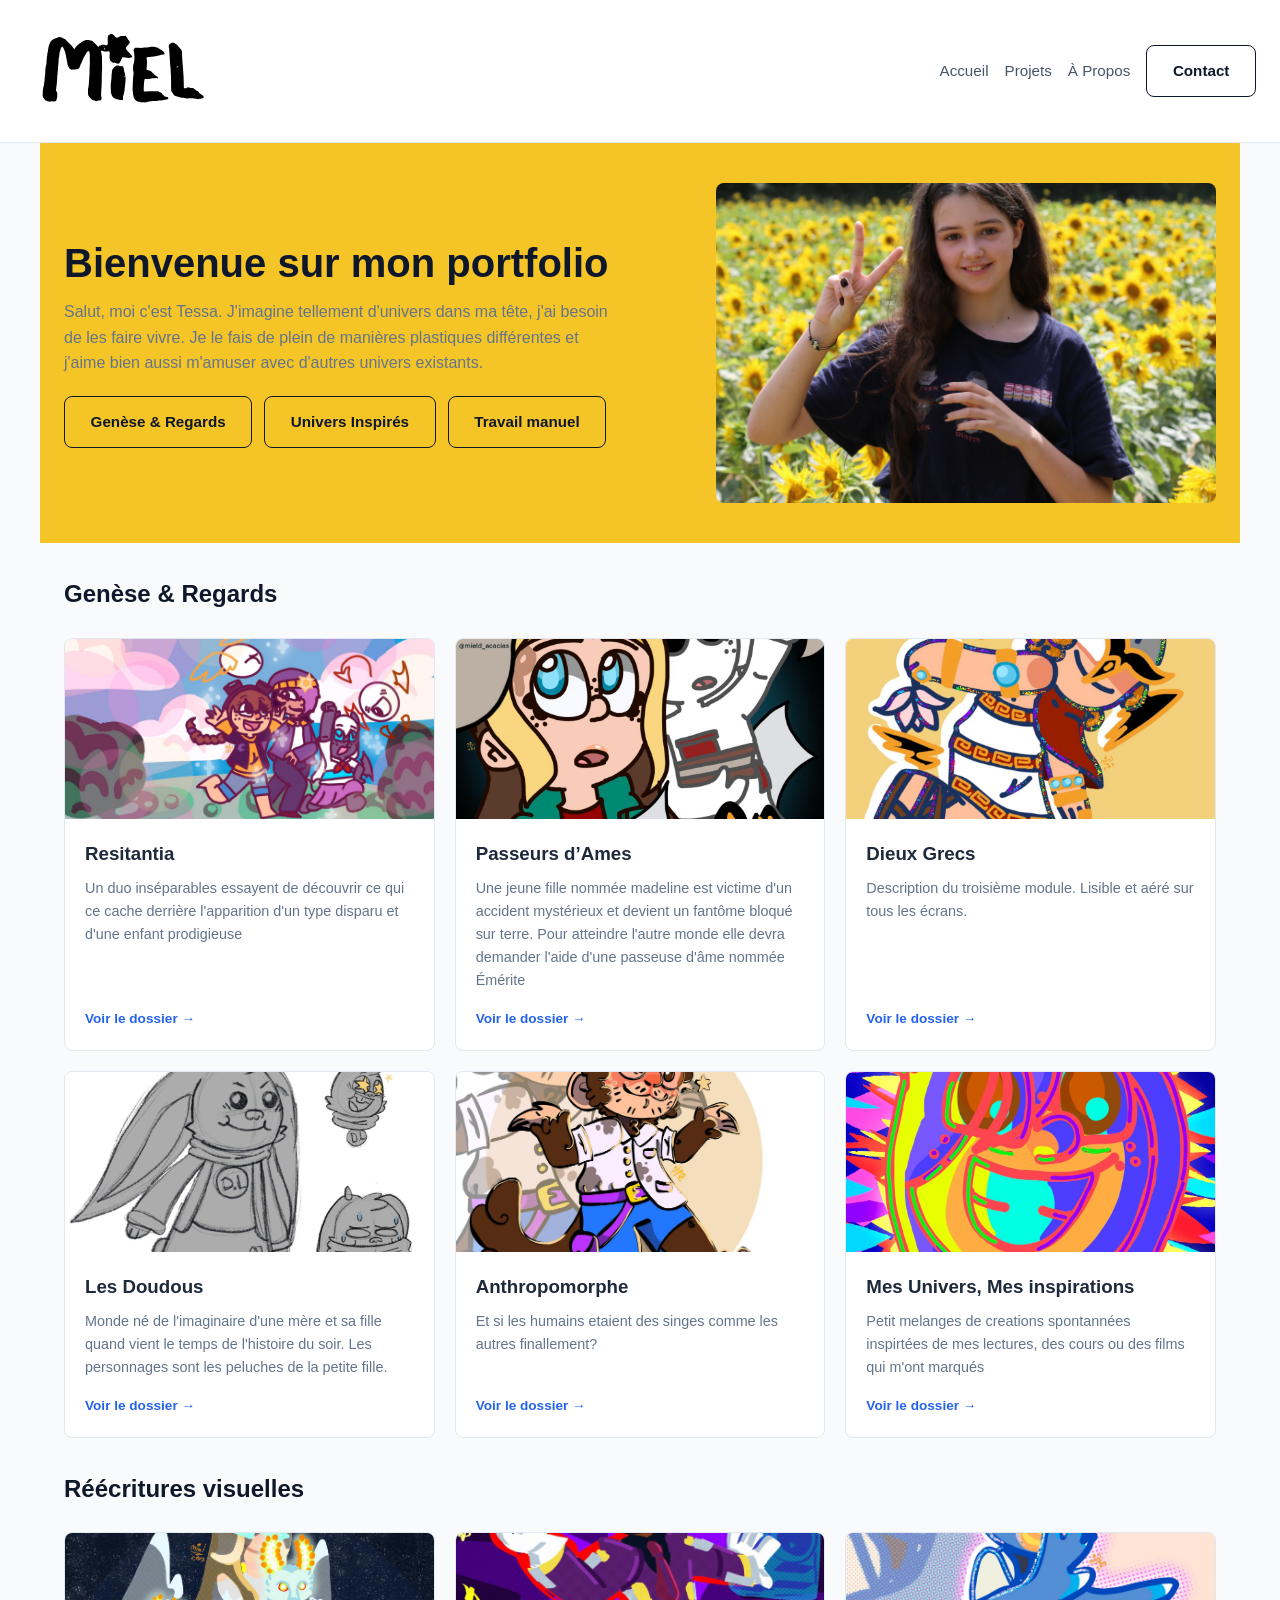
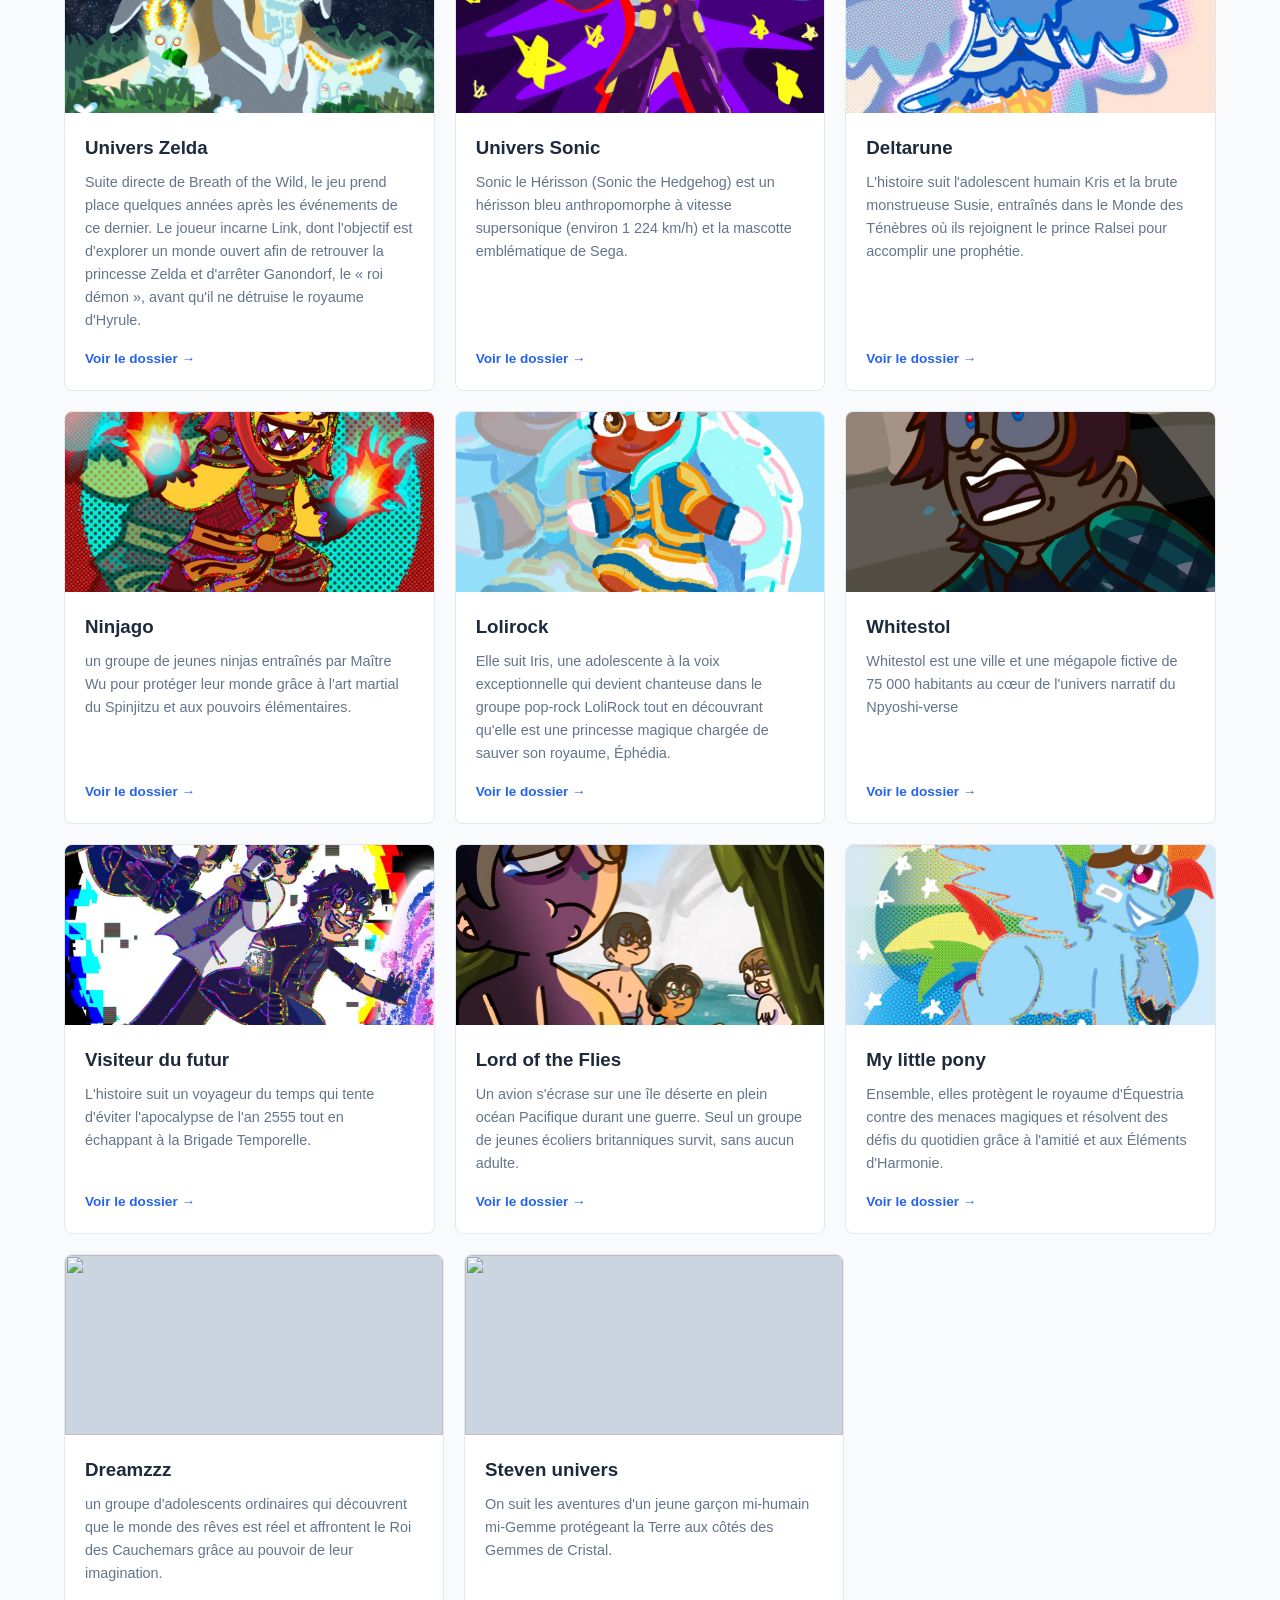
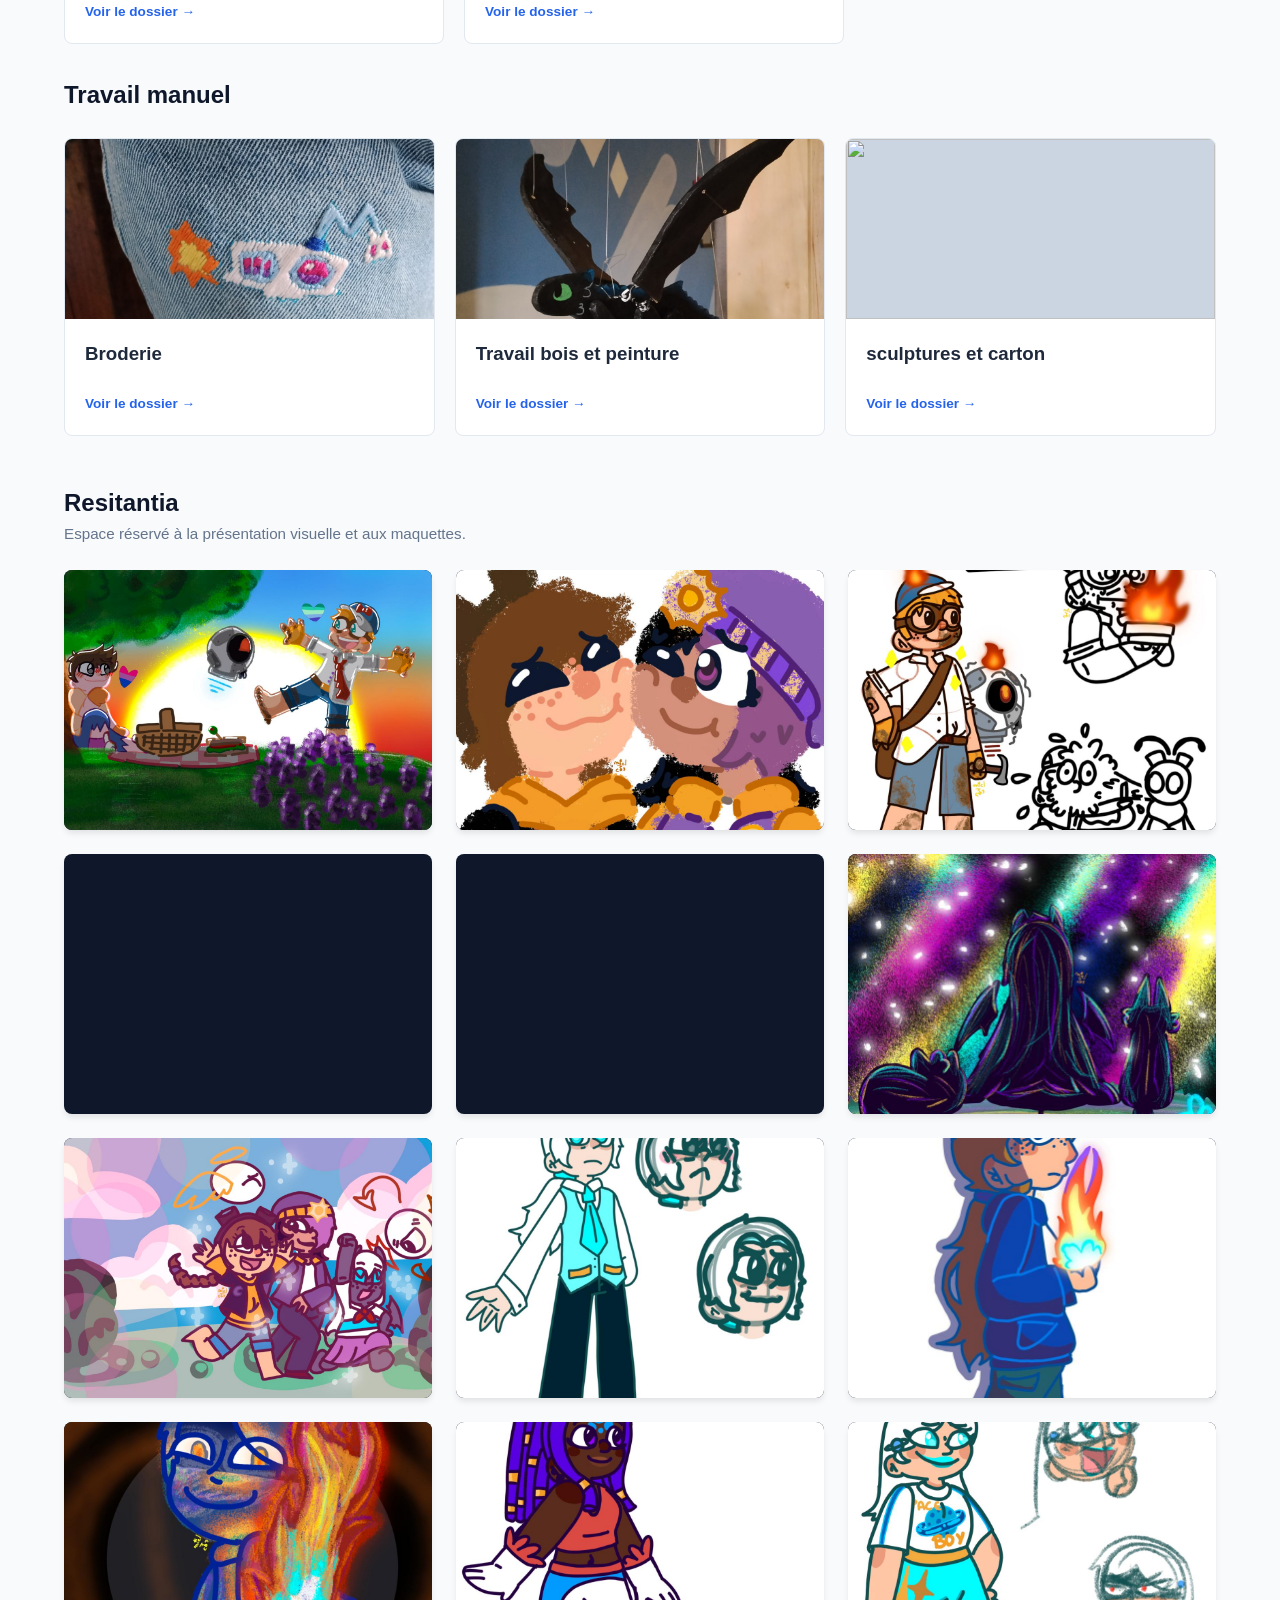
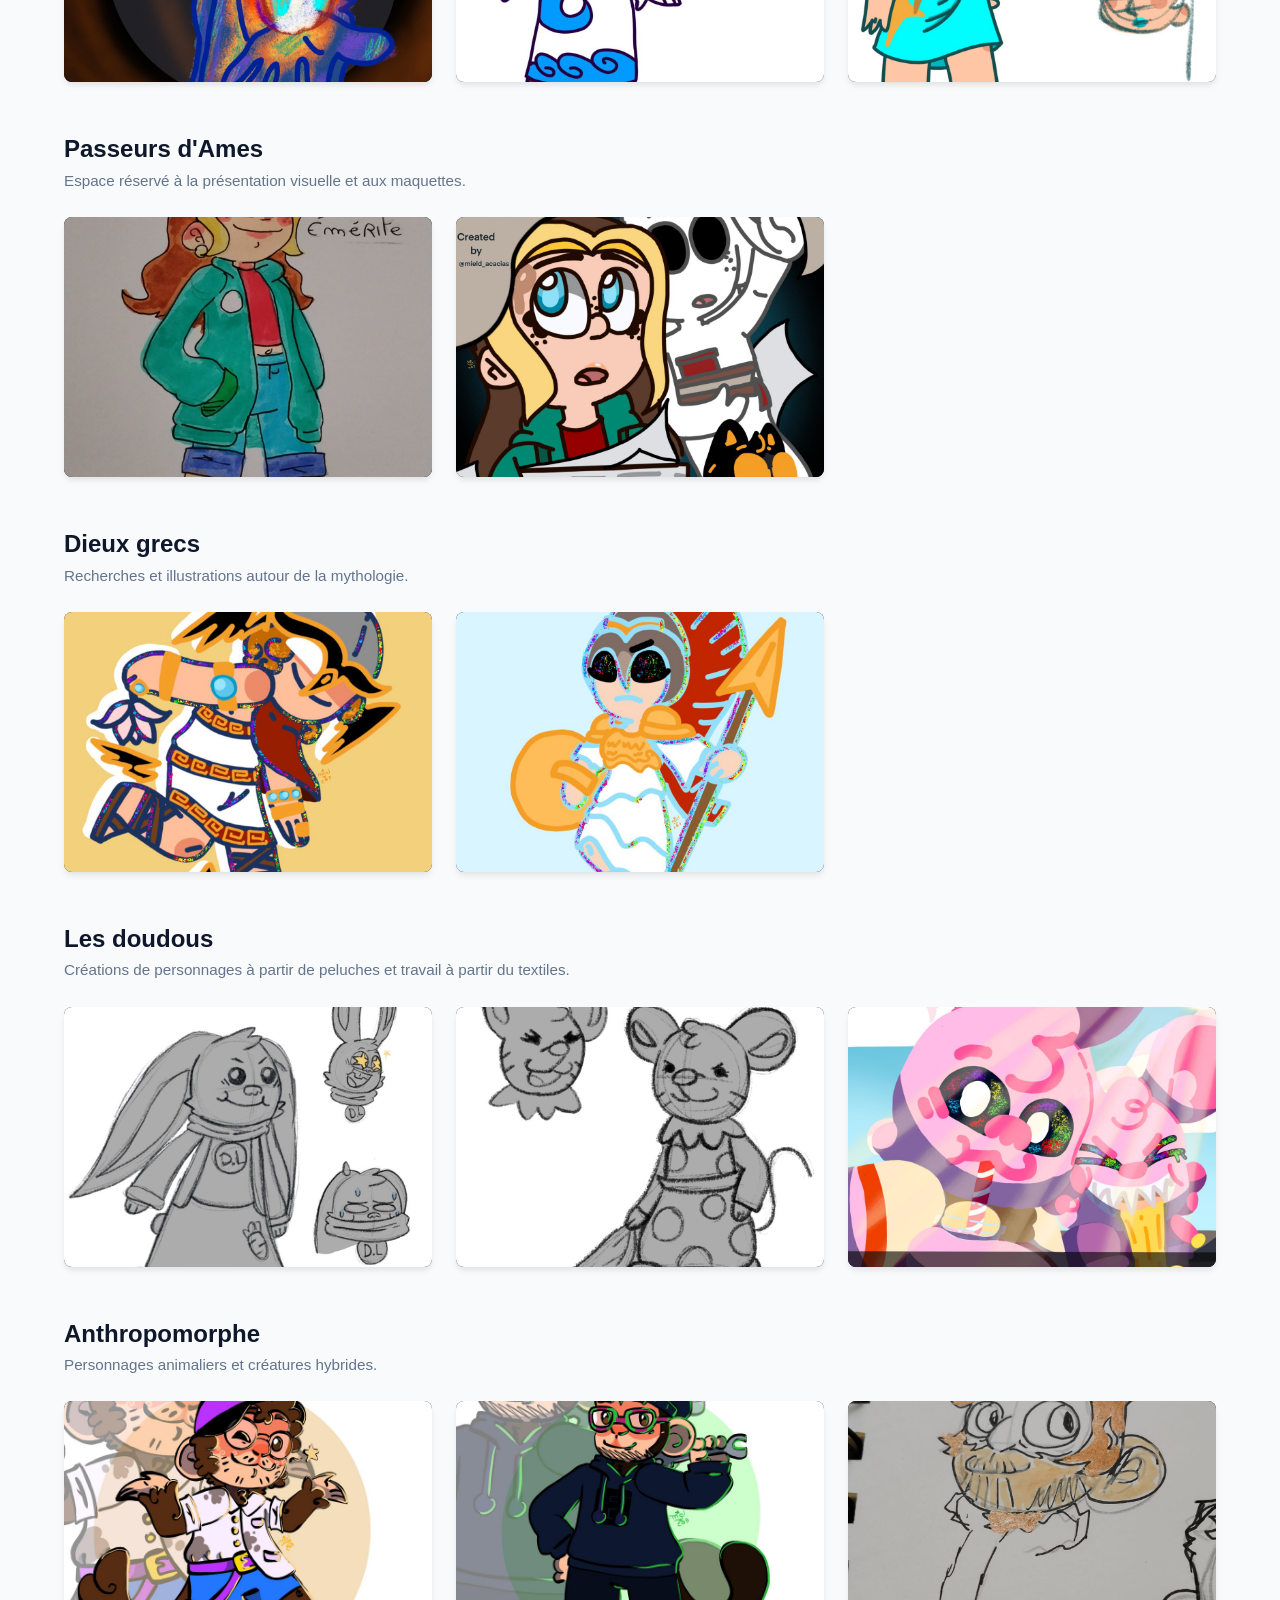
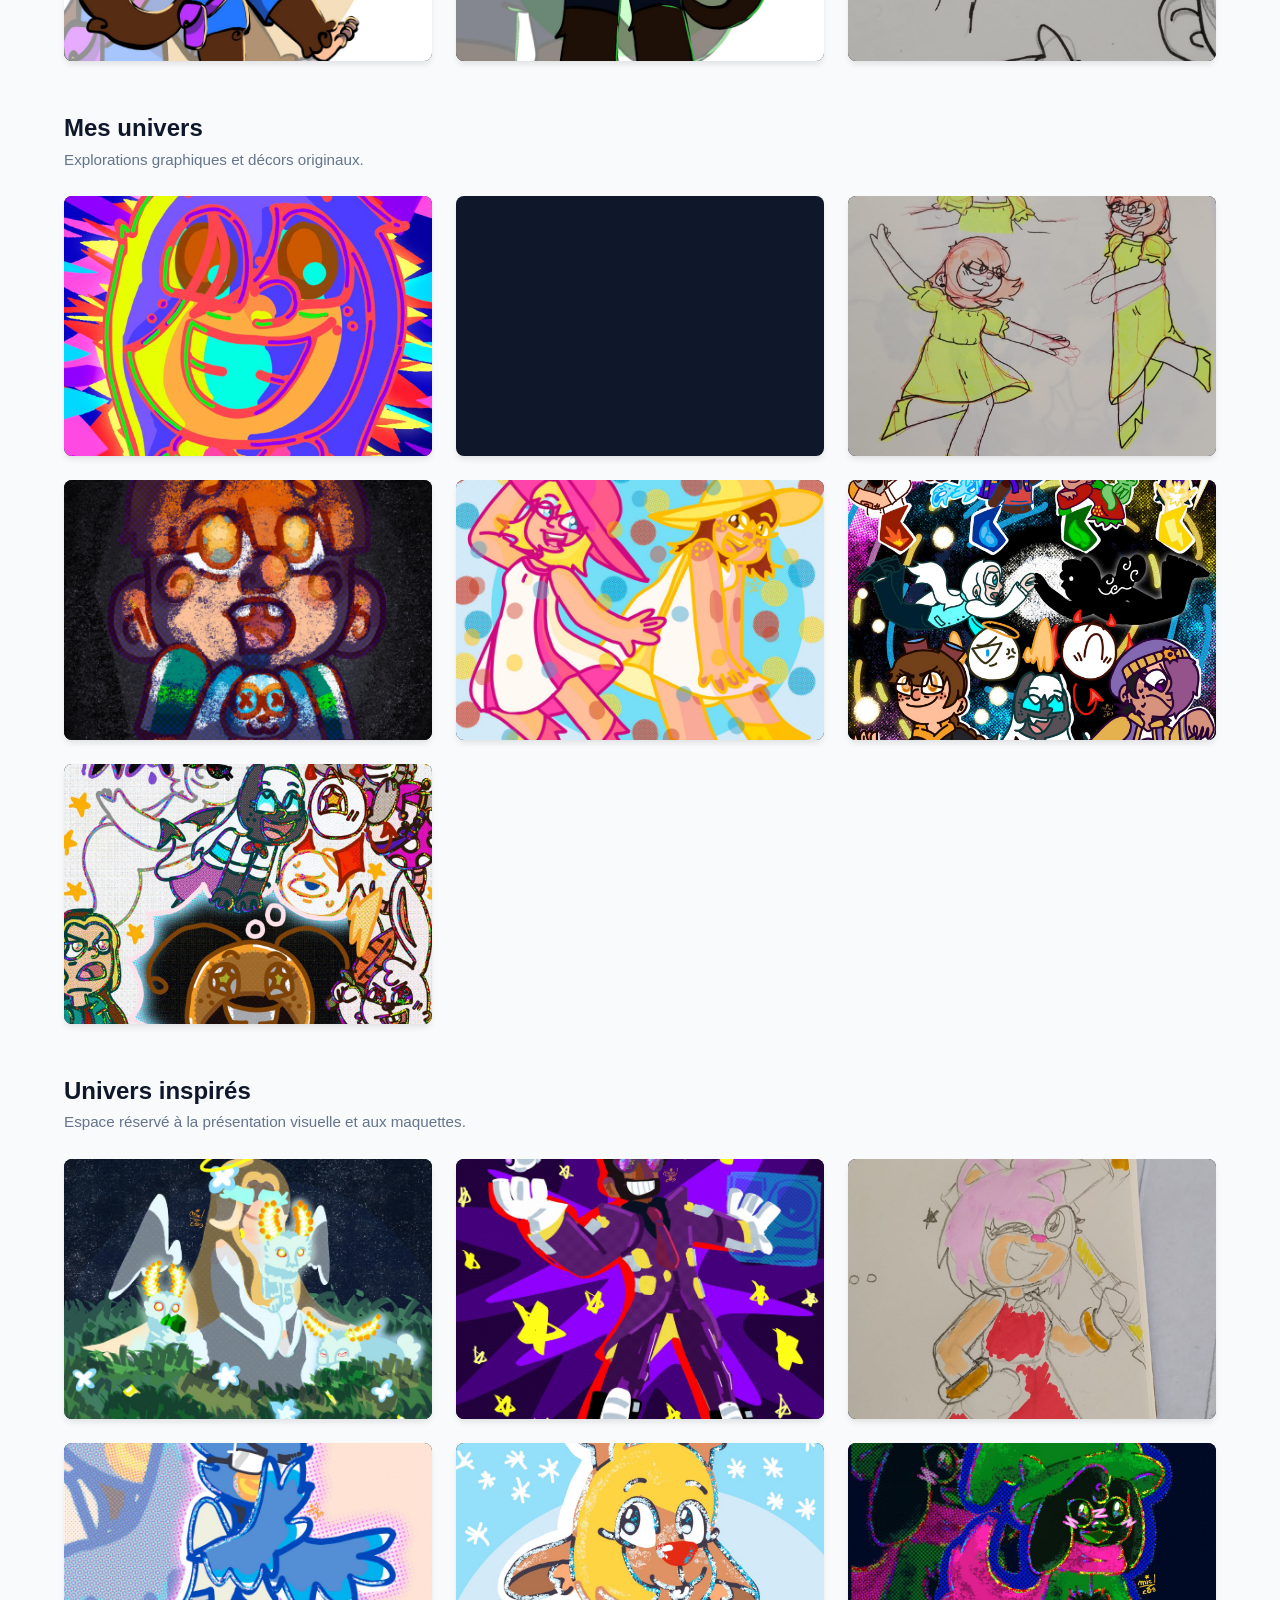
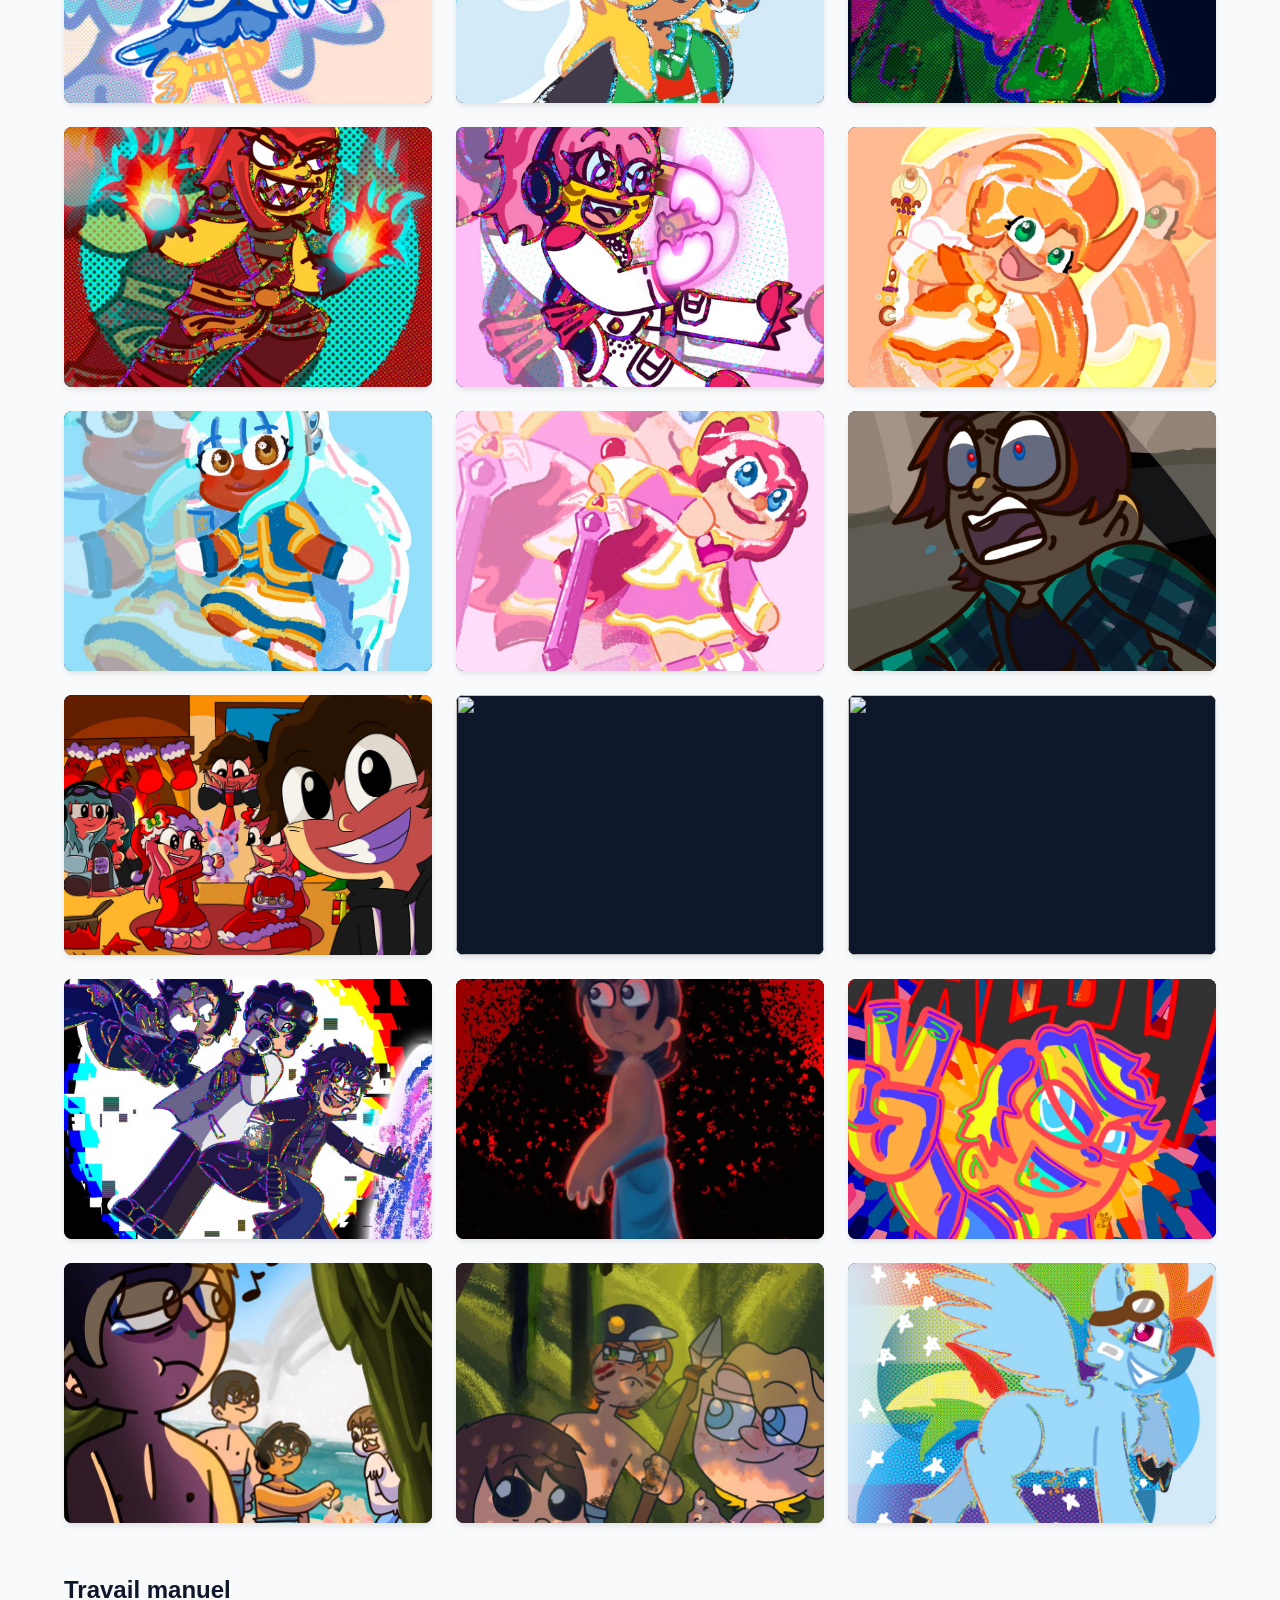
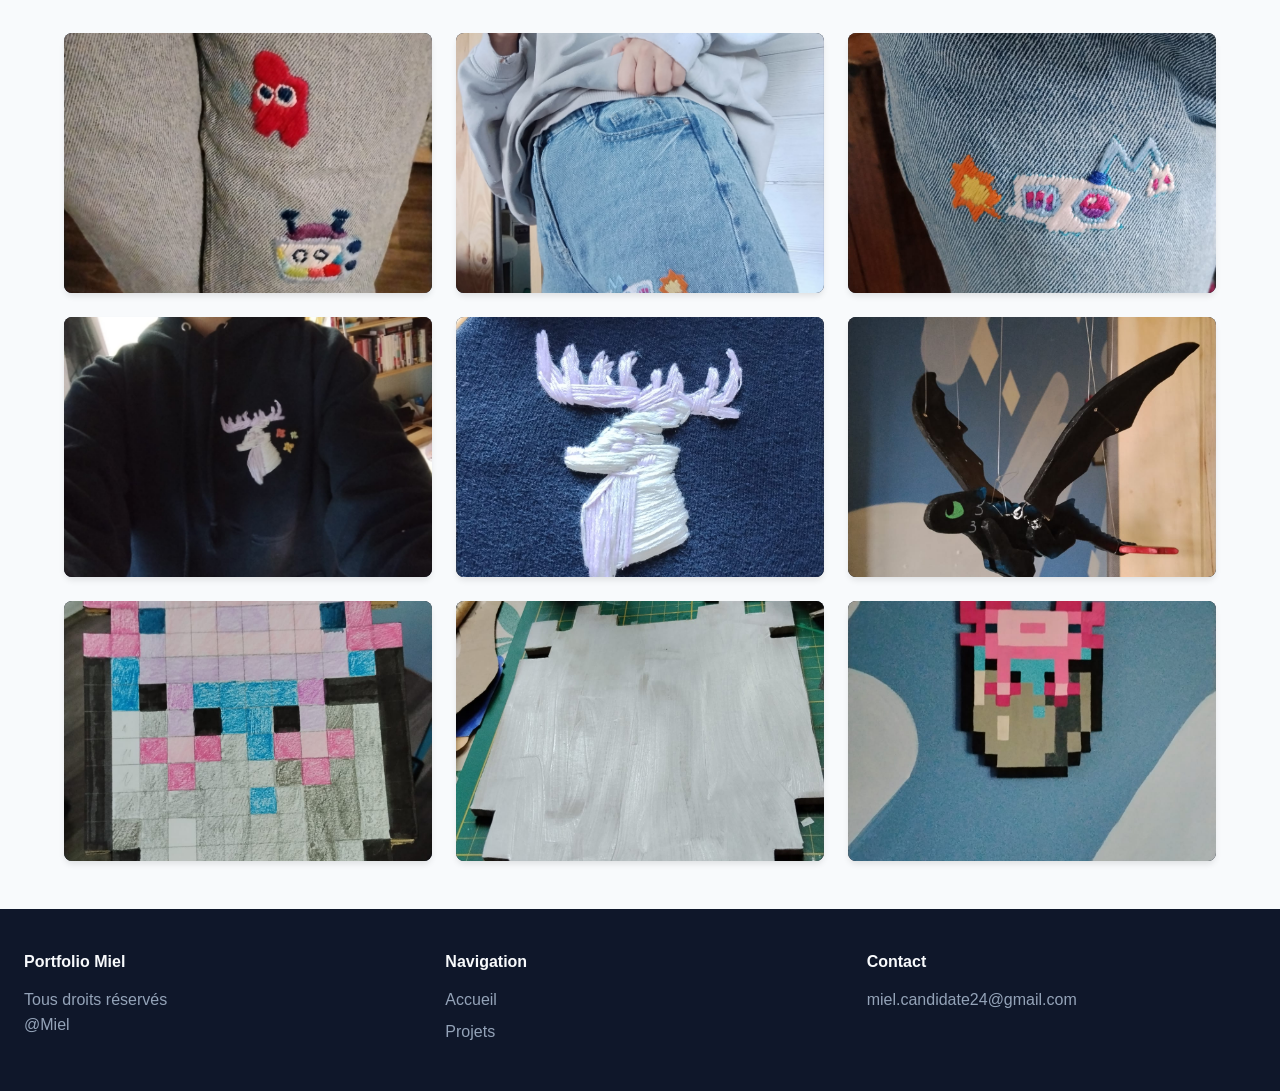
==== commit 302e7c1d: "Update index.html" ====
--- a/index.html
+++ b/index.html
@@ -98,7 +98,7 @@
                 <div class="card-image-box"><img src="img/autoportrait.jpeg"></div>
                 <div class="card-body">
                     <h3>Mes Univers, Mes inspirations</h3>
-                    <p>Description du troisième module. Lisible et aéré sur tous les écrans.</p>
+                    <p>Petit melanges de creations spontannées inspirtées de mes lectures, des cours ou des films qui m'ont marqués</p>
                     <a href="#Mes univers" class="card-link">Voir le dossier &rarr;</a>
                 </div>
             </article>
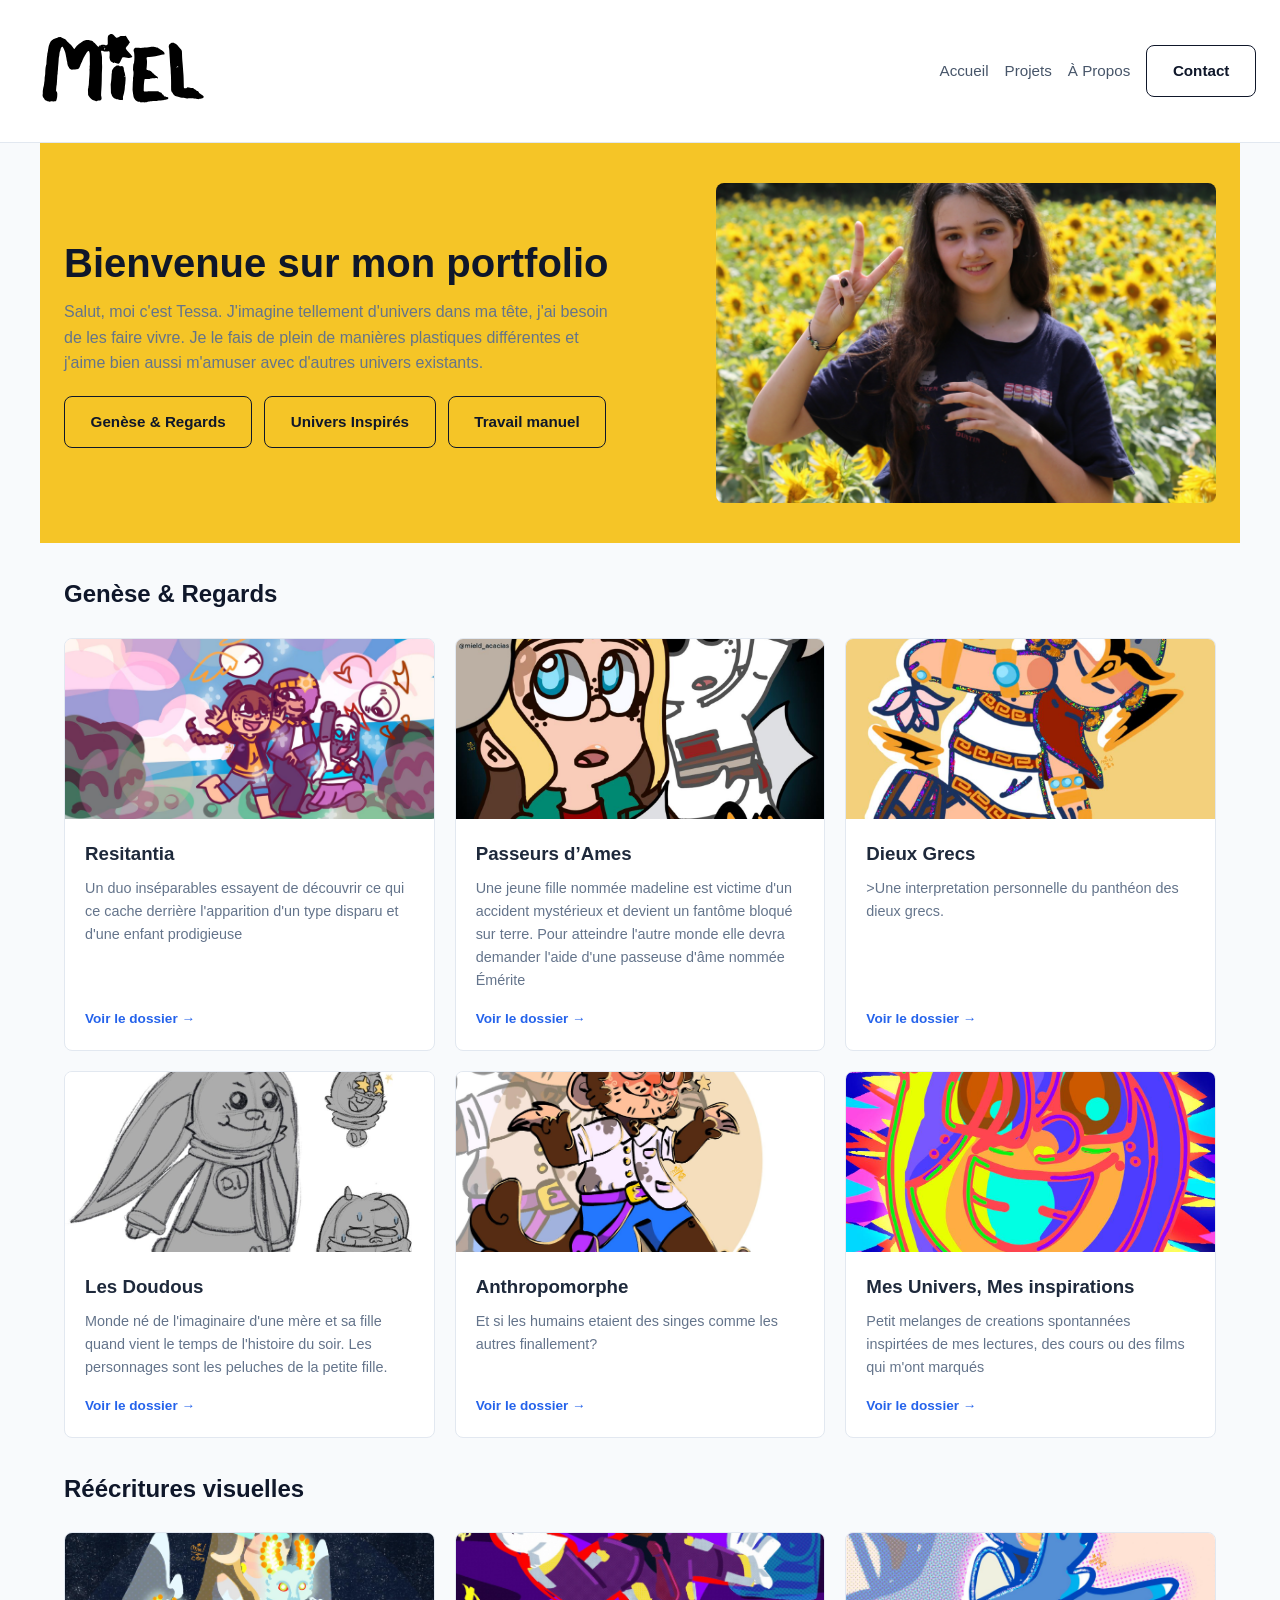
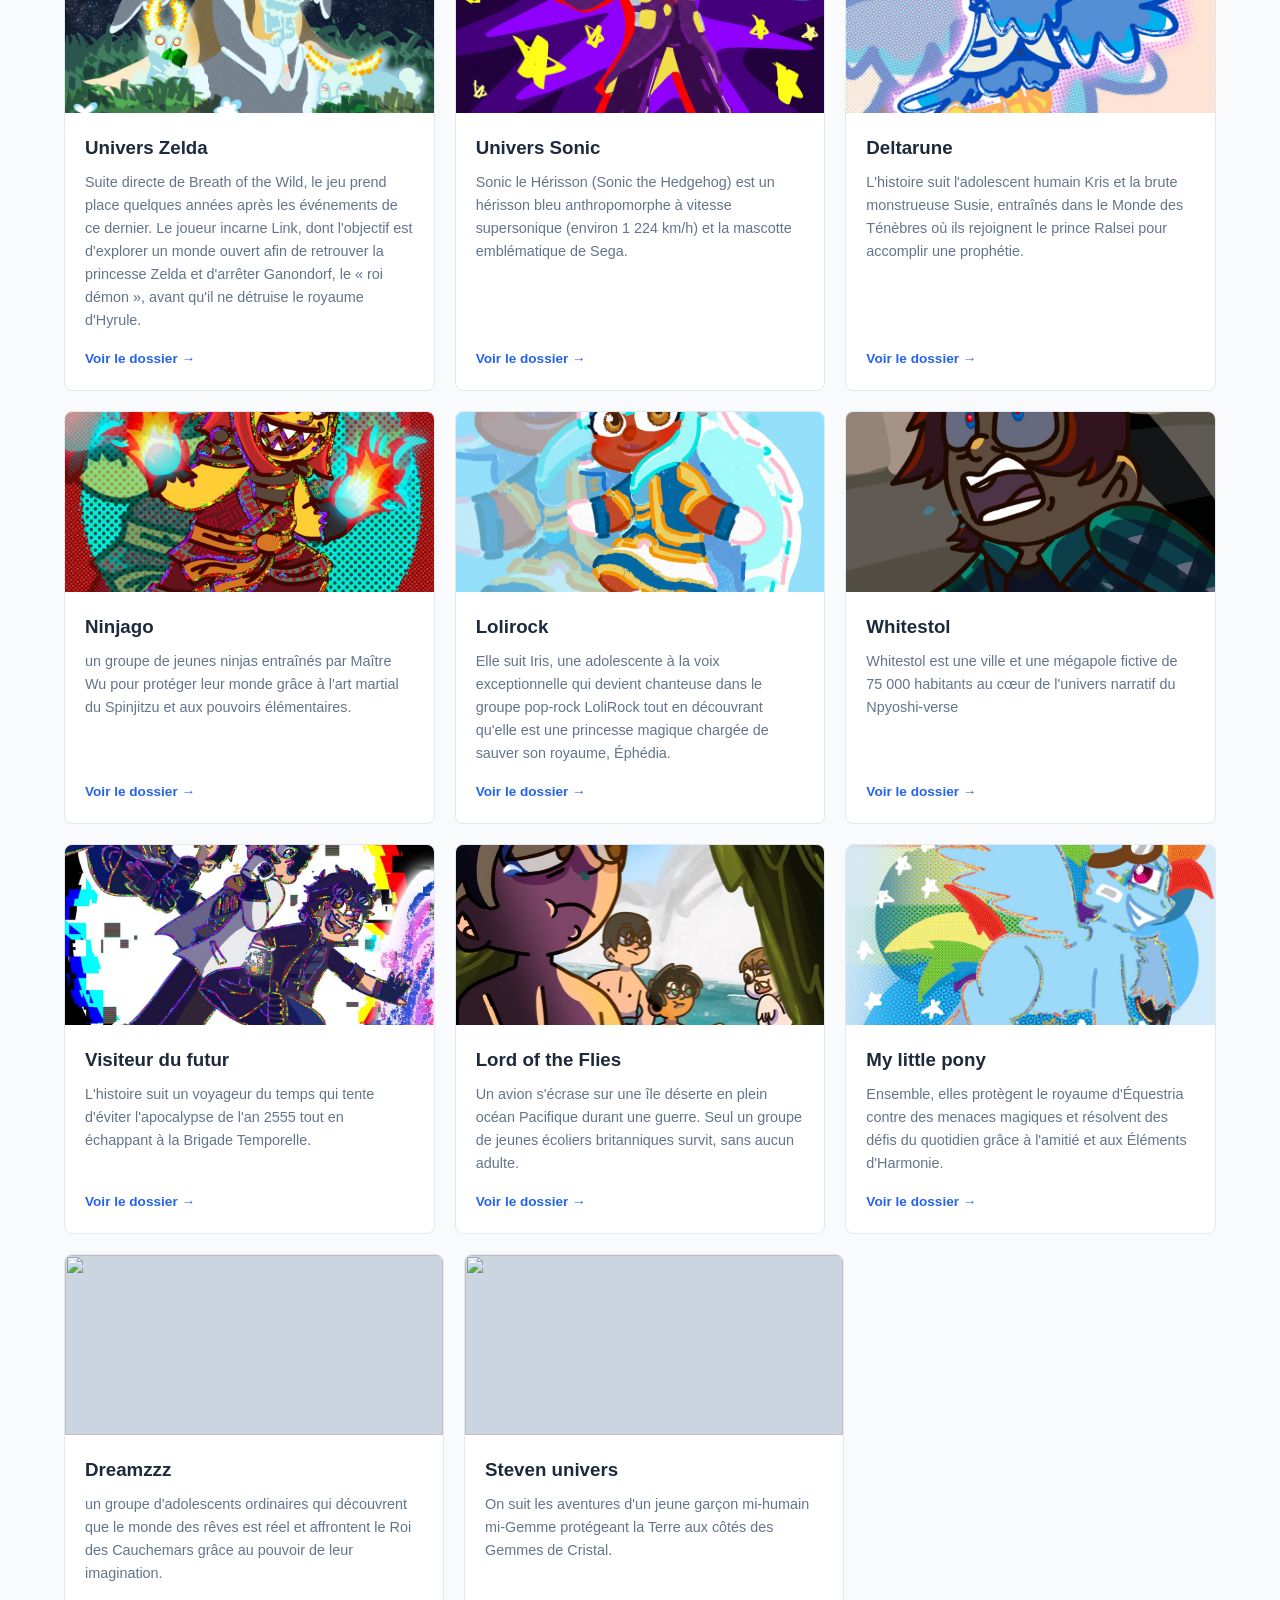
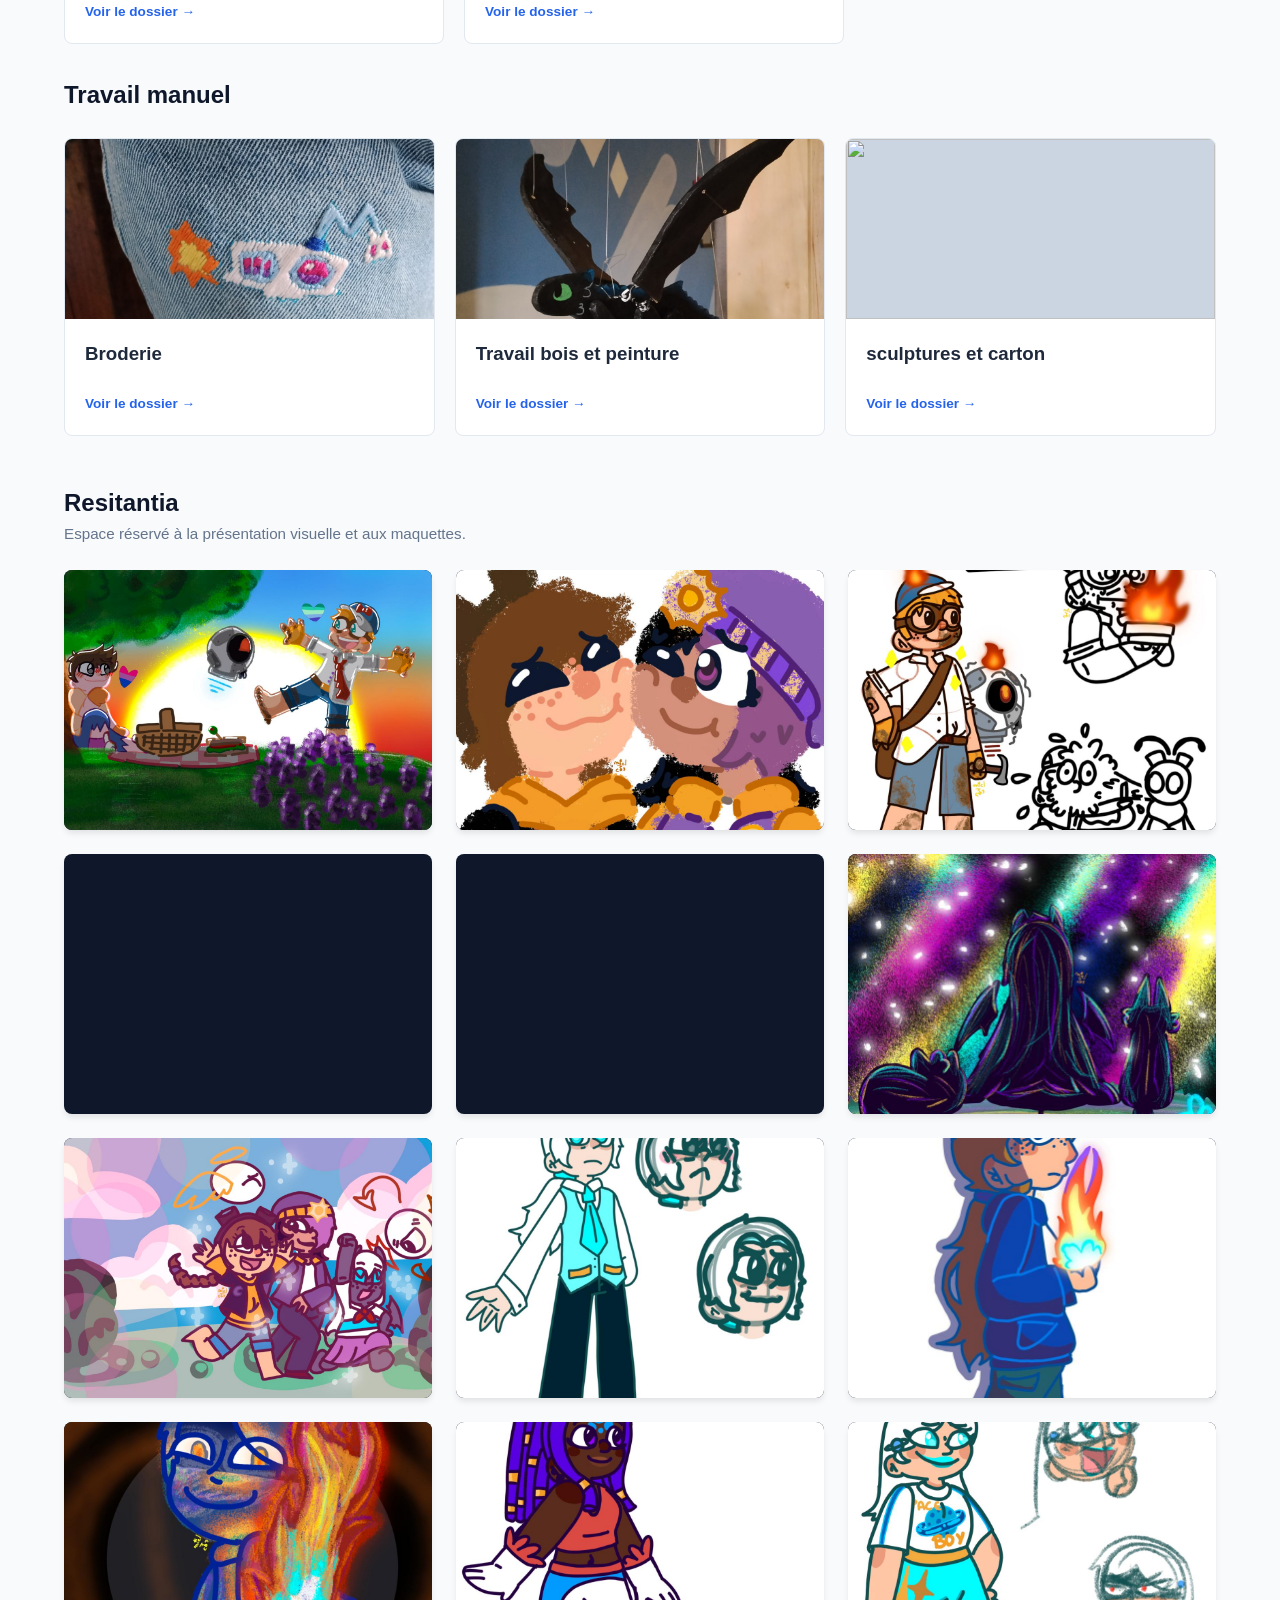
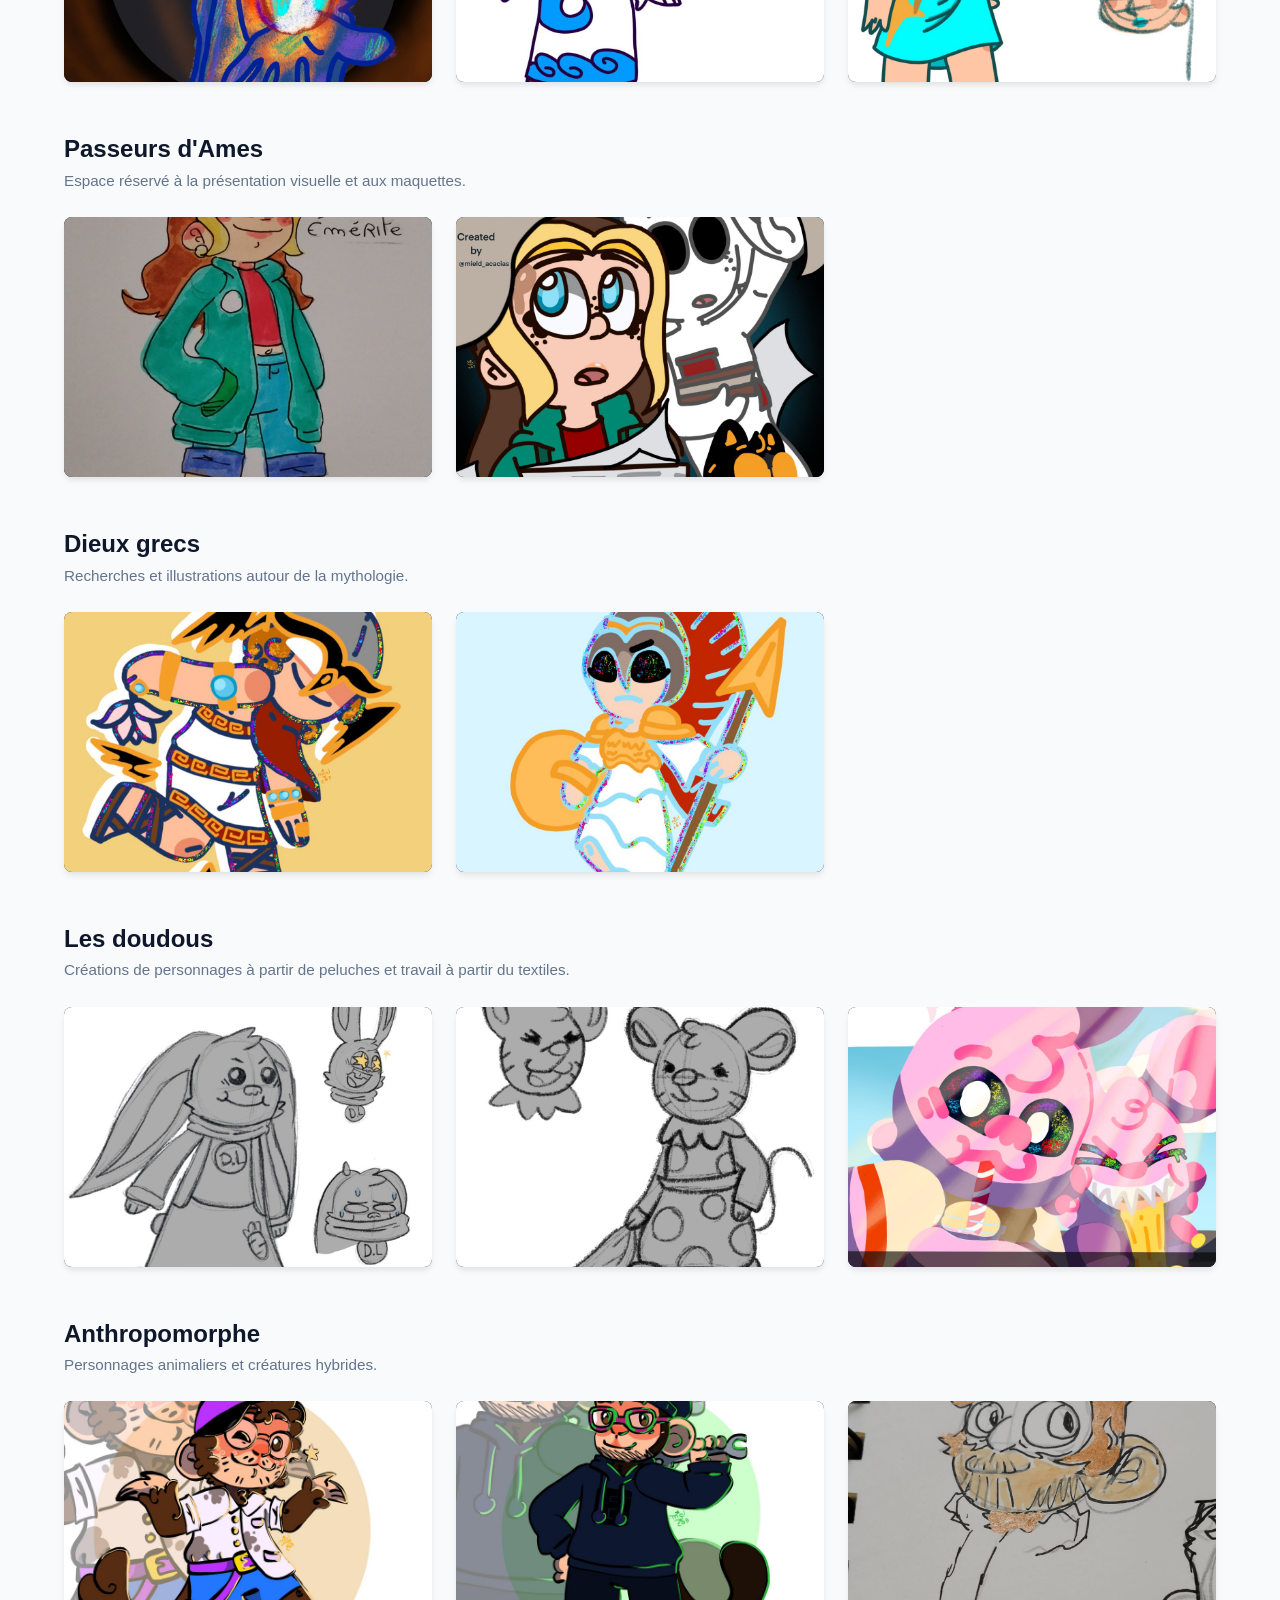
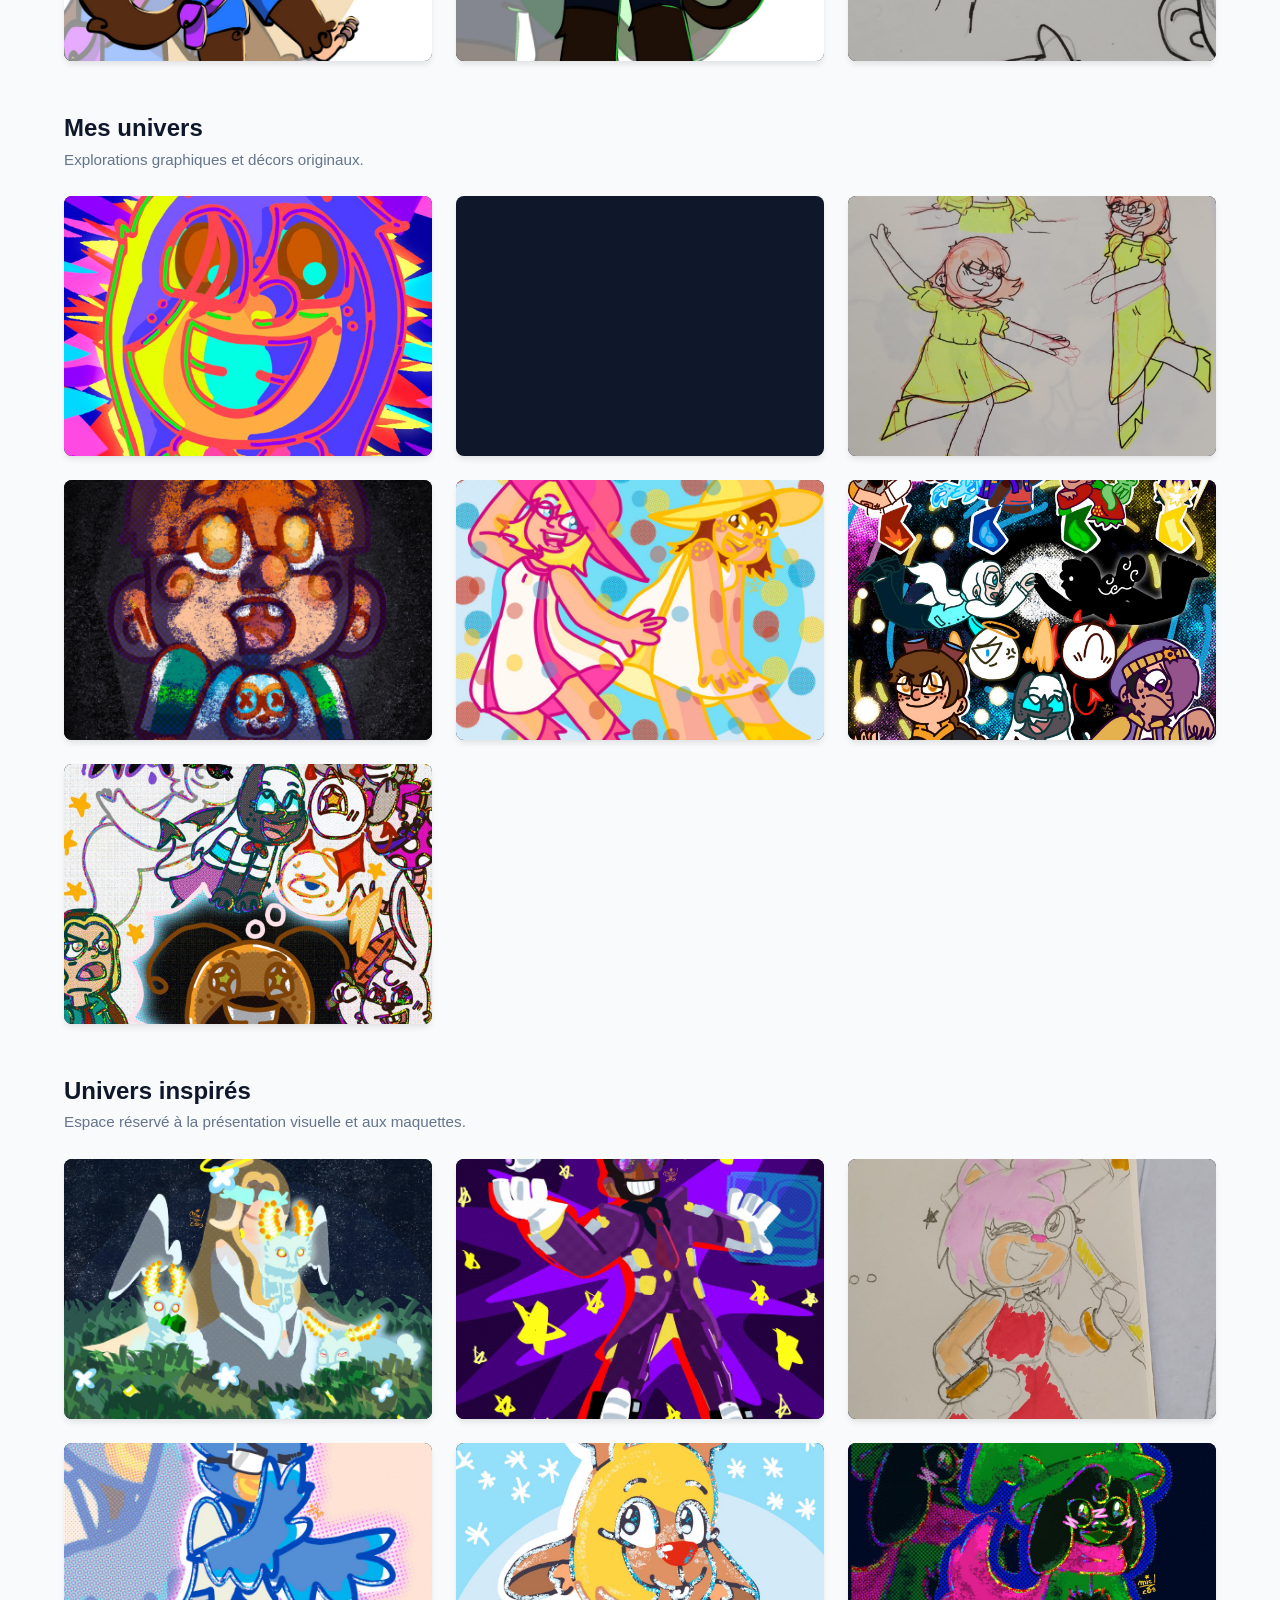
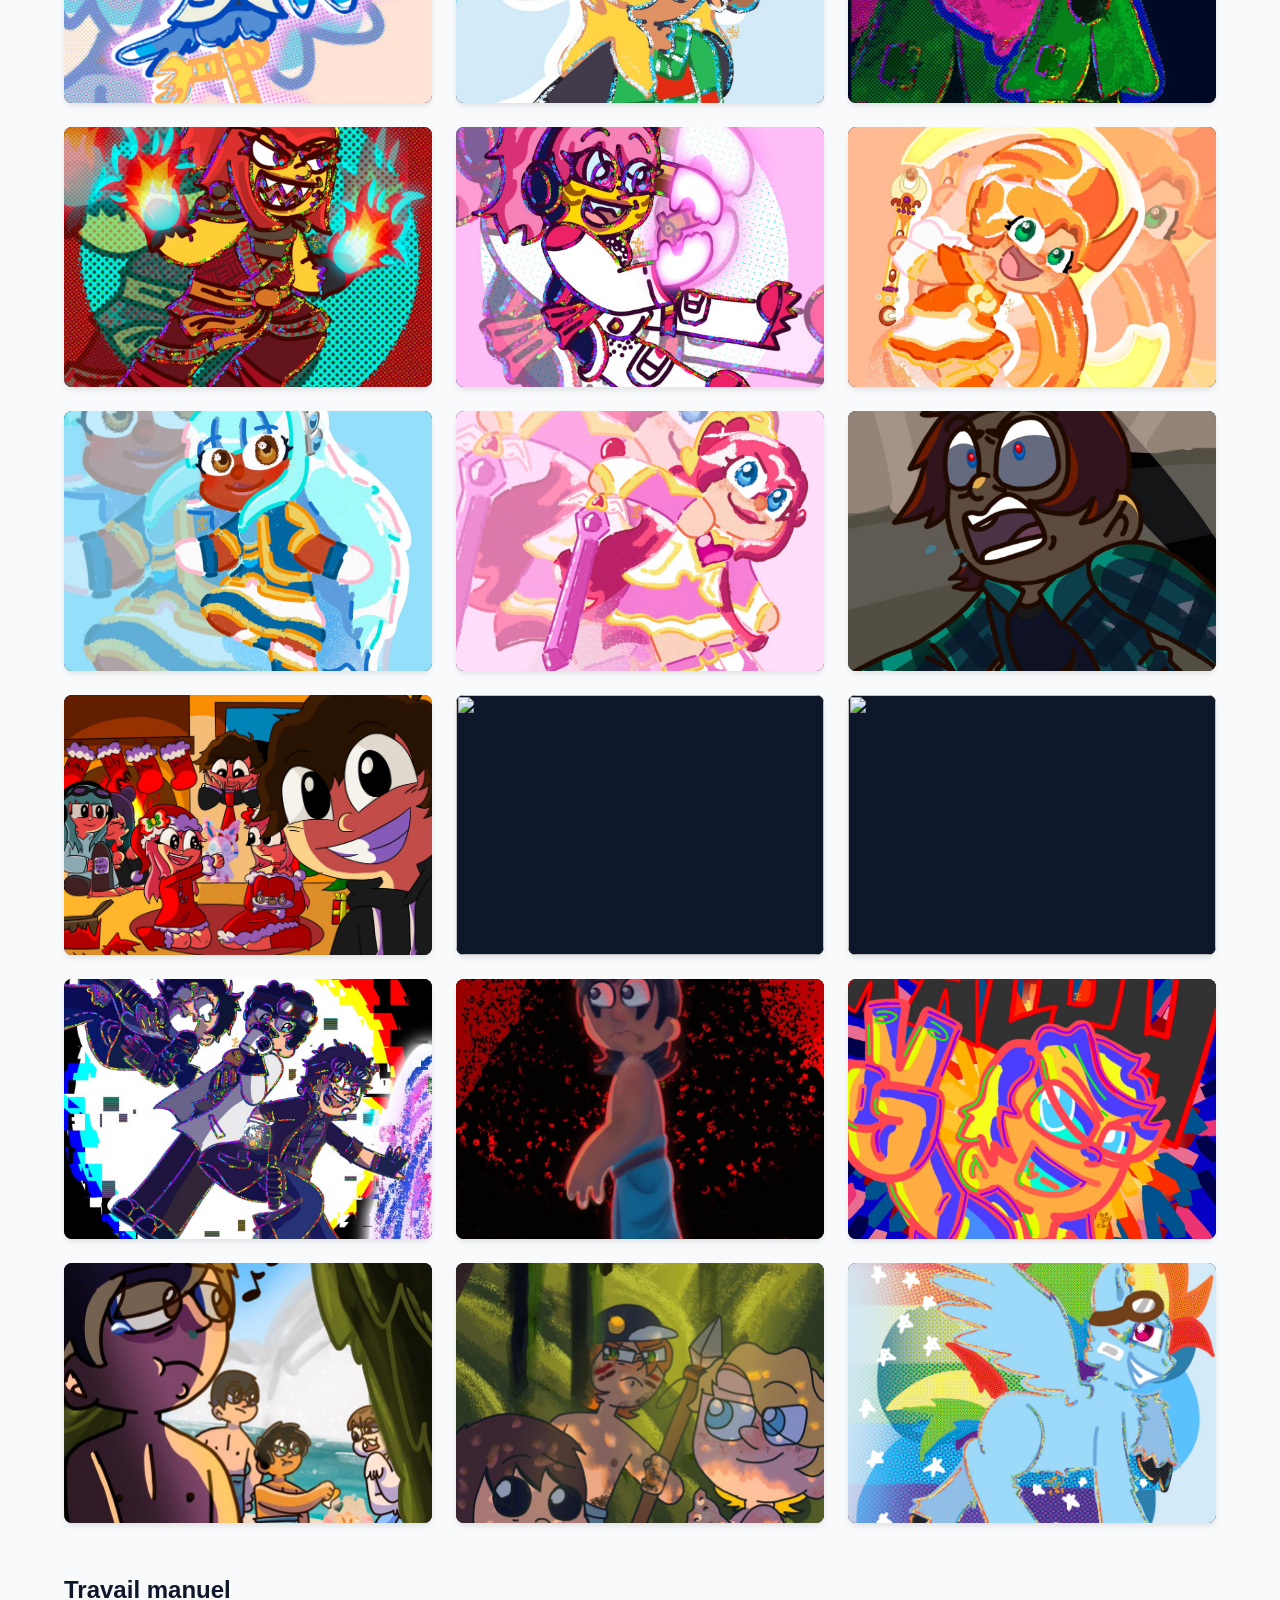
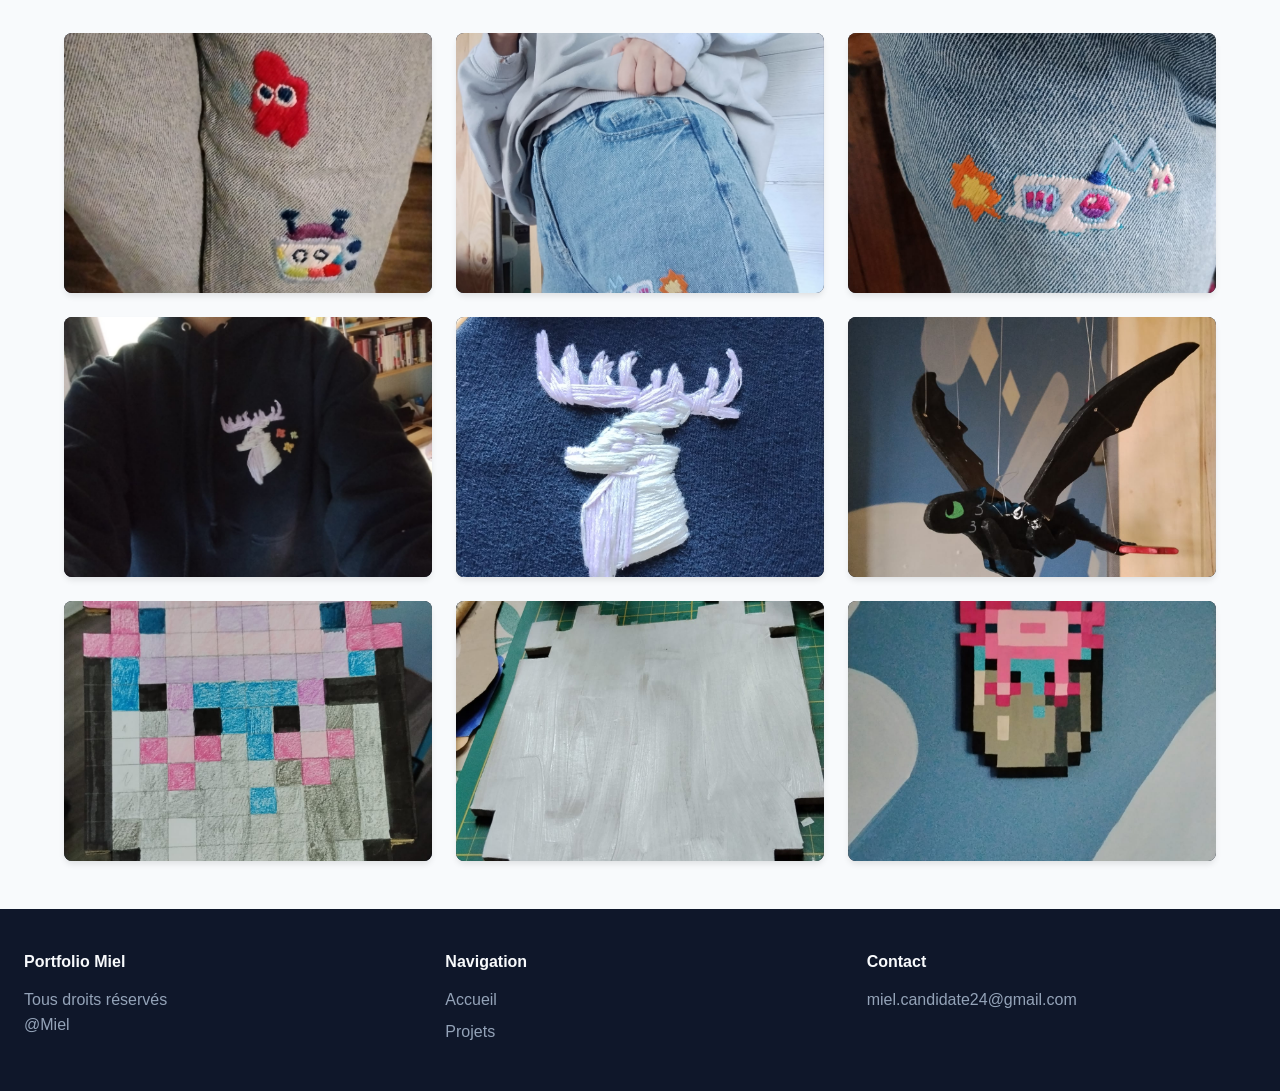
==== commit 30a23195: "Update index.html" ====
--- a/index.html
+++ b/index.html
@@ -74,7 +74,7 @@
                 <div class="card-image-box"><img src="img/hermes.jpeg"></div>
                 <div class="card-body">
                     <h3>Dieux Grecs</h3>
-                    <p>Description du troisième module. Lisible et aéré sur tous les écrans.</p>
+                    <p>>Une interpretation personnelle du panthéon des dieux grecs.</p>
                     <a href="#Dieux" class="card-link">Voir le dossier &rarr;</a>
                 </div>
             </article>
